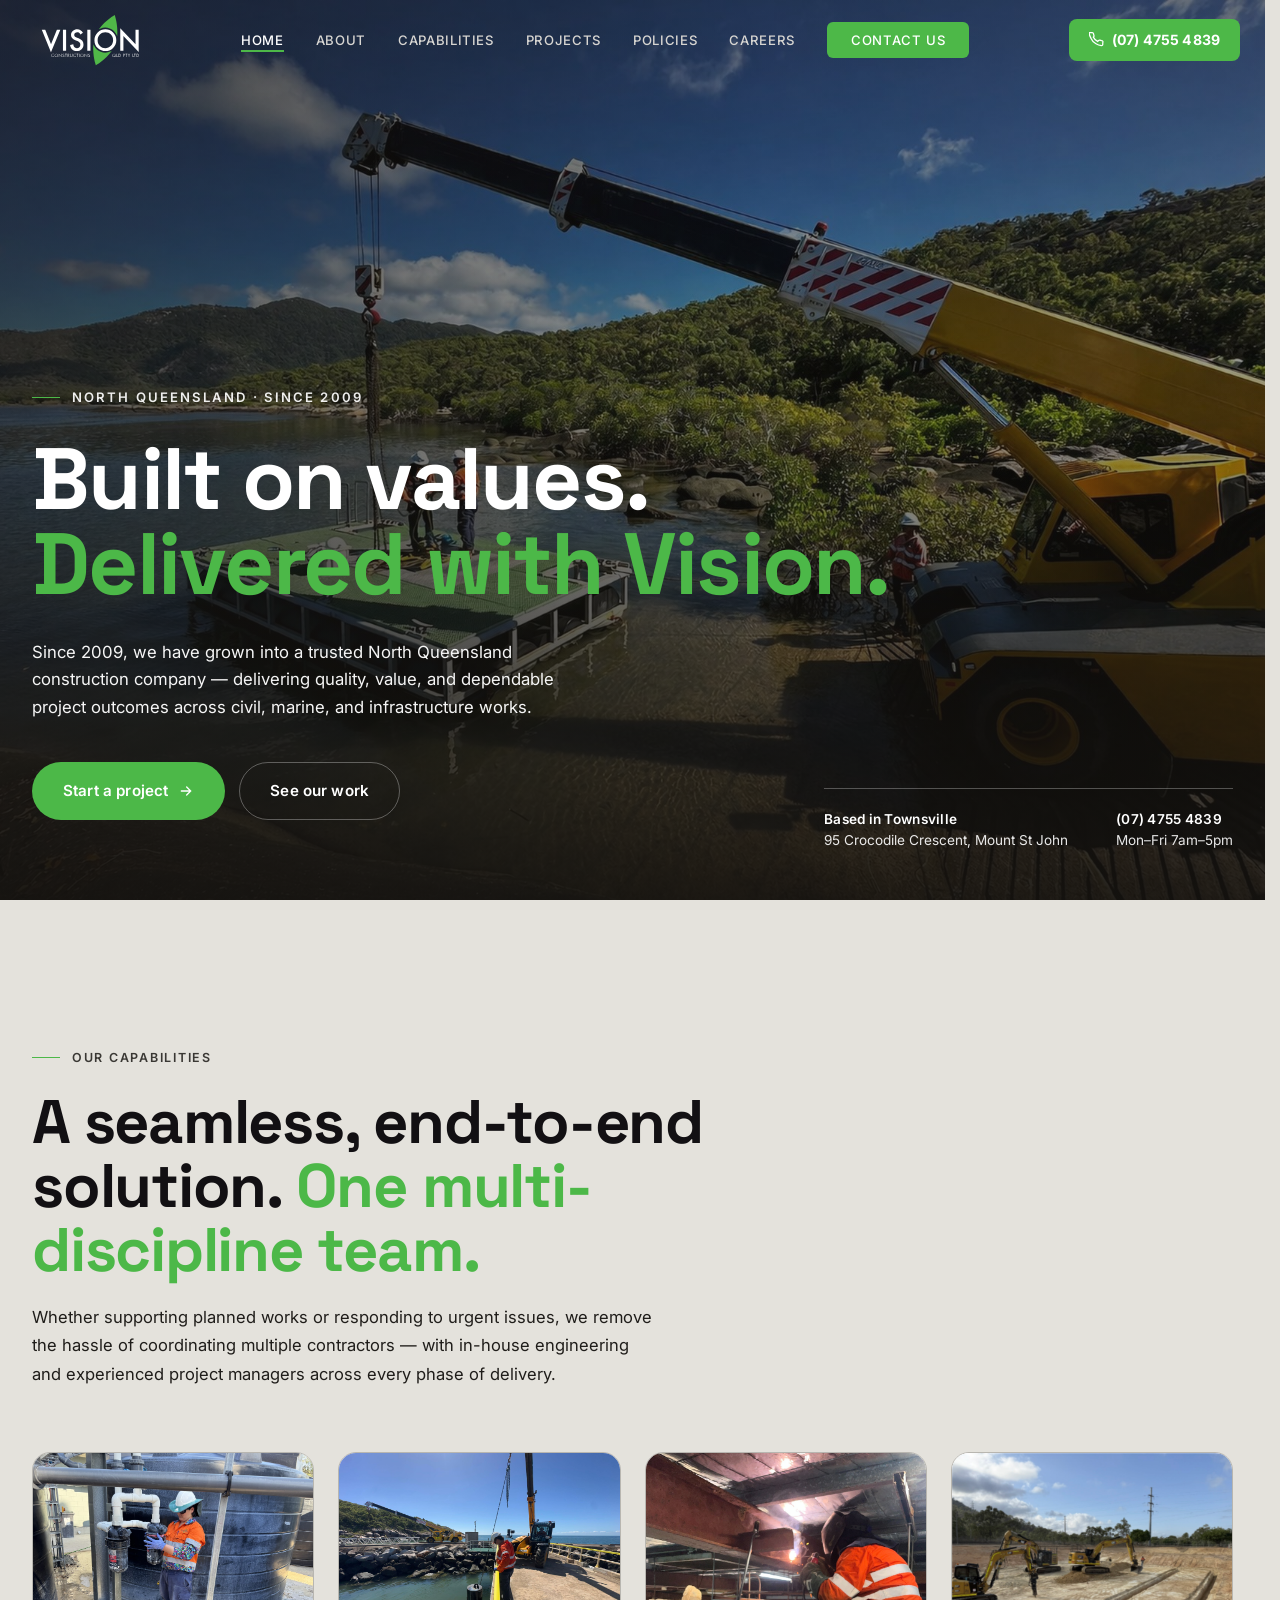
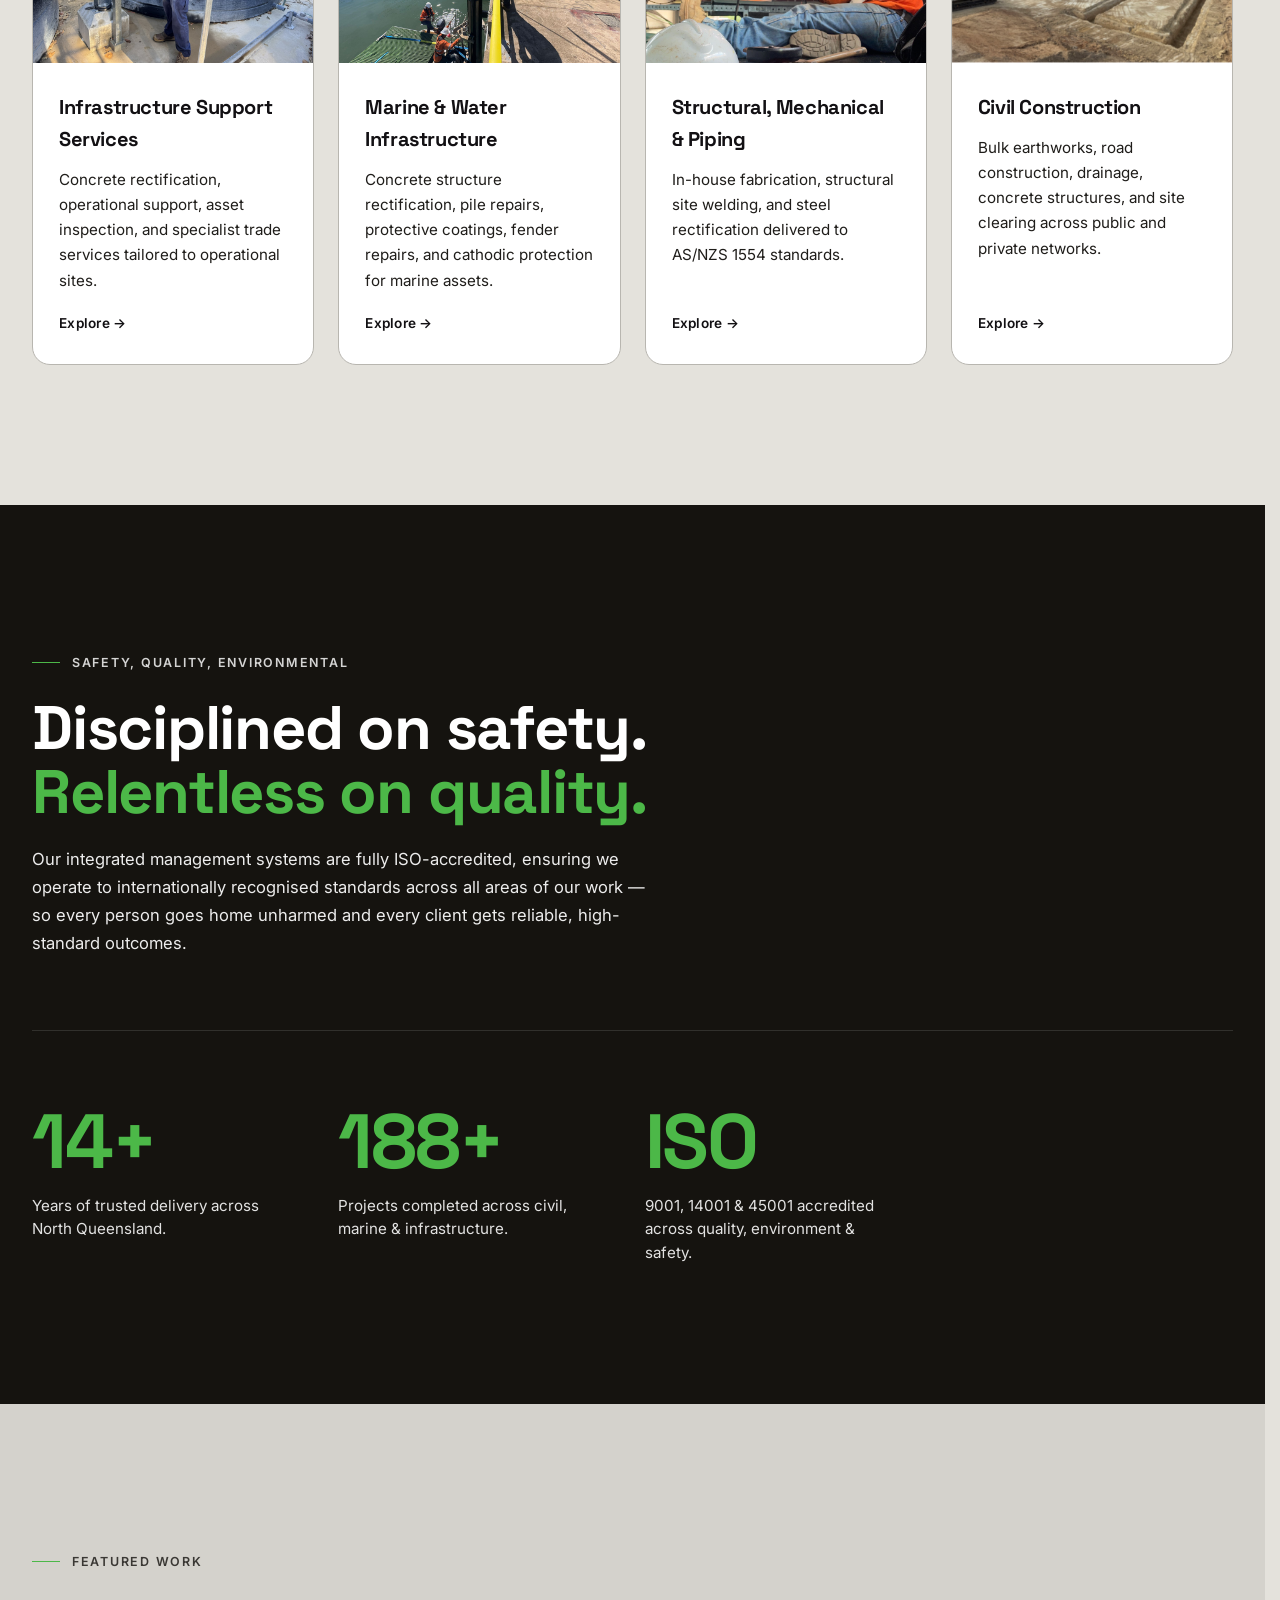
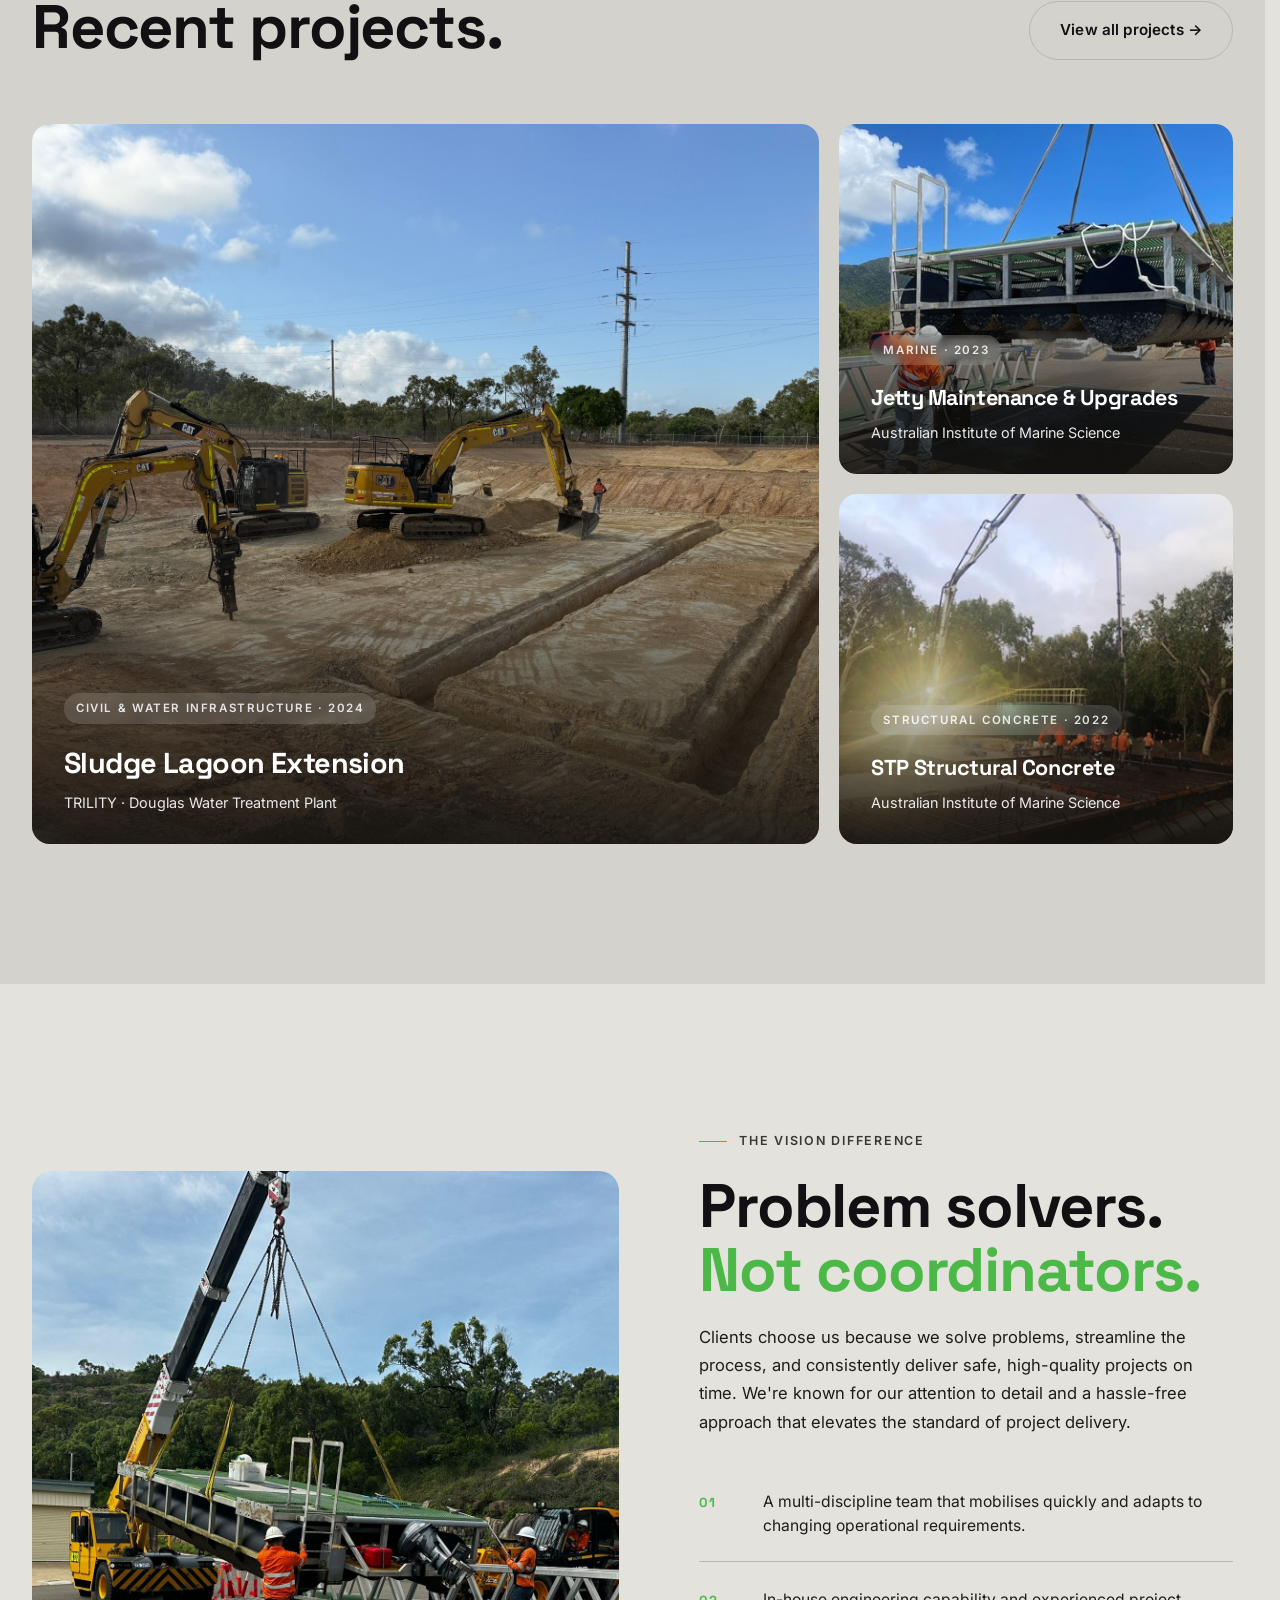
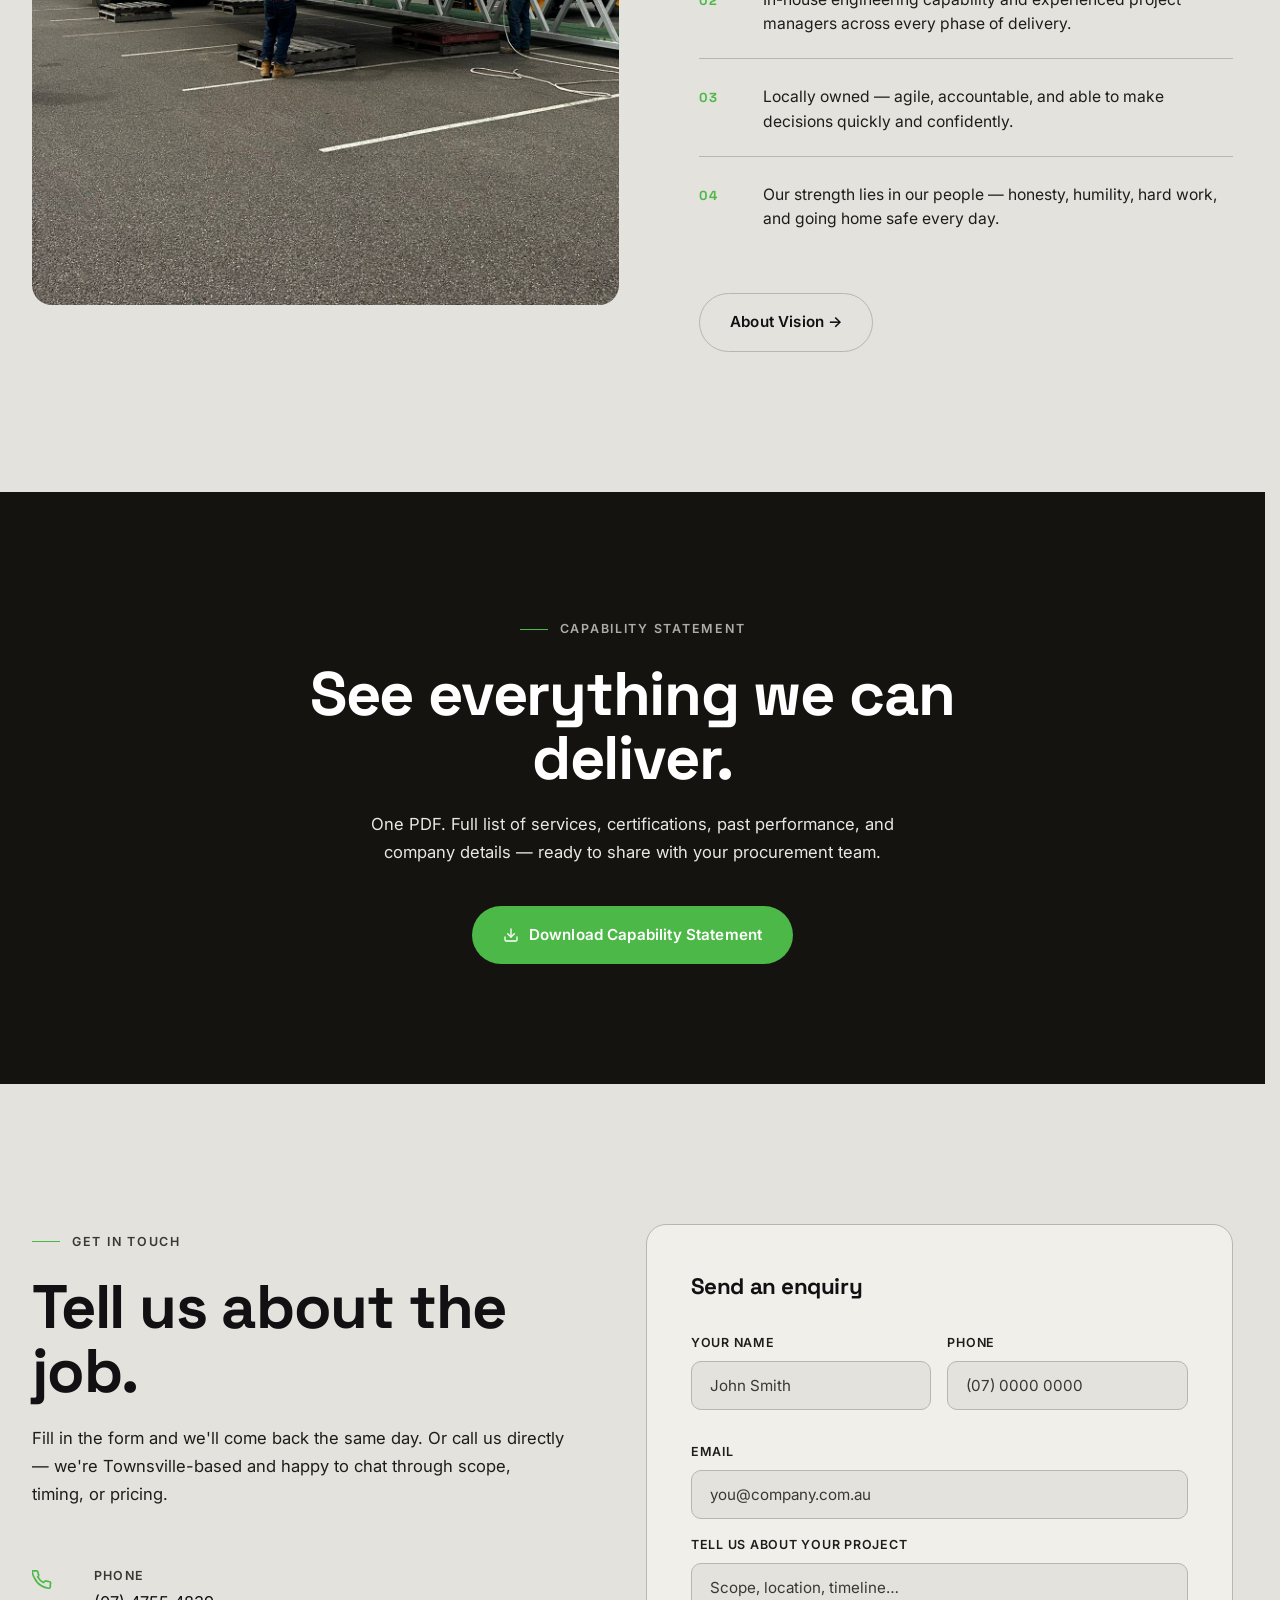
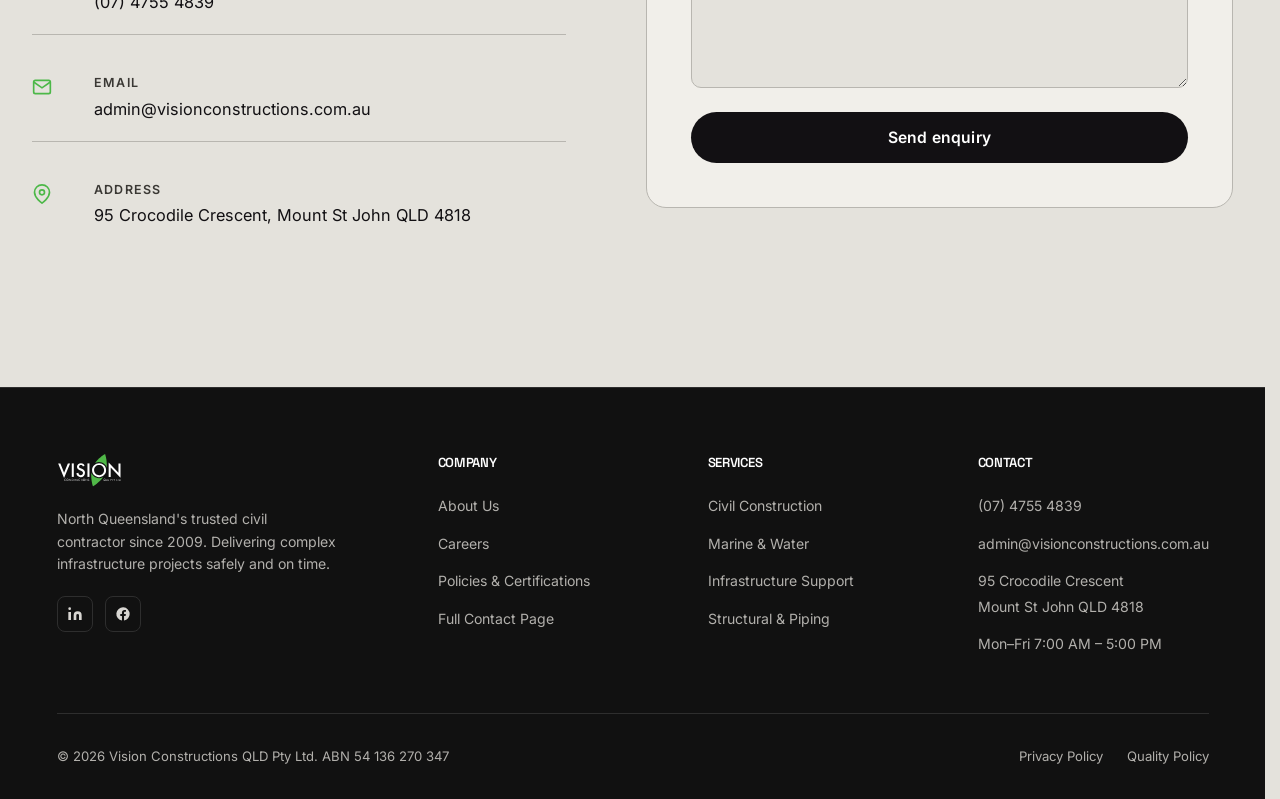
==== index.html @ 95960ba5 "Keep nav dark + white text on v2 pages when scrolled Scrolled v2 nav was turning light stone with da" ====
<!DOCTYPE html>
<html lang="en">
<head>
  <meta charset="UTF-8">
  <meta name="viewport" content="width=device-width, initial-scale=1.0">
  <title>Vision Constructions QLD — Civil, Marine &amp; Infrastructure Contractors, Townsville</title>
  <meta name="description" content="North Queensland's trusted civil contractor since 2009. Civil construction, marine works, and infrastructure support delivered safely and on time. Call (07) 4755 4839.">

  <meta property="og:title" content="Vision Constructions QLD Pty Ltd">
  <meta property="og:description" content="Civil construction, marine works, and infrastructure support delivered safely and on time across North Queensland since 2009.">
  <meta property="og:type" content="website">
  <meta property="og:locale" content="en_AU">

  <script type="application/ld+json">
  {
    "@context": "https://schema.org",
    "@type": "GeneralContractor",
    "name": "Vision Constructions QLD Pty Ltd",
    "telephone": "+61747554839",
    "email": "admin@visionconstructions.com.au",
    "address": {
      "@type": "PostalAddress",
      "streetAddress": "95 Crocodile Crescent",
      "addressLocality": "Mount St John",
      "addressRegion": "QLD",
      "postalCode": "4818",
      "addressCountry": "AU"
    },
    "areaServed": "North Queensland",
    "foundingDate": "2009"
  }
  </script>

  <link rel="preconnect" href="https://fonts.googleapis.com">
  <link href="https://fonts.googleapis.com/css2?family=Inter:wght@400;500;600;700;800;900&family=Space+Grotesk:wght@500;600;700&display=swap" rel="stylesheet">
  <link rel="stylesheet" href="styles.css?v=20260423e">
</head>
<body class="v2">

<!-- ── NAVIGATION ──────────────────────────── -->
<nav class="nav">
  <div class="nav-inner">
    <a href="index.html" class="nav-logo">
      <img src="images/logo.svg" alt="Vision Constructions" class="nav-logo-light" width="140" height="42">
      <img src="images/logo-dark.svg" alt="Vision Constructions" class="nav-logo-dark" width="140" height="42">
    </a>
    <ul class="nav-links">
      <li><a href="index.html">Home</a></li>
      <li><a href="about.html">About</a></li>
      <li><a href="capabilities.html">Capabilities</a></li>
      <li><a href="projects.html">Projects</a></li>
      <li><a href="policies.html">Policies</a></li>
      <li><a href="careers.html">Careers</a></li>
      <li><a href="contact.html" class="nav-cta">Contact Us</a></li>
    </ul>
    <a href="tel:0747554839" class="nav-phone">
      <svg viewBox="0 0 24 24" fill="none" stroke="currentColor" stroke-width="2"><path d="M22 16.92v3a2 2 0 01-2.18 2 19.79 19.79 0 01-8.63-3.07A19.5 19.5 0 013.07 9.81 19.79 19.79 0 01.21 1.17 2 2 0 012.18 1h3a2 2 0 012 1.72c.127.96.361 1.903.7 2.81a2 2 0 01-.45 2.11L6.91 8.16a16 16 0 006.91 6.91l1.52-1.52a2 2 0 012.11-.45c.907.339 1.85.573 2.81.7A2 2 0 0122 16.92z"/></svg>
      <span>(07) 4755 4839</span>
    </a>
    <button class="nav-toggle" aria-label="Menu">
      <span></span><span></span><span></span>
    </button>
  </div>
</nav>

<!-- ── HERO ────────────────────────────────── -->
<section class="v2-hero">
  <div class="v2-hero-media">
    <img src="images/hero-crane-pontoon.jpg" alt="Vision Constructions crane lifting a service pontoon into water at a remote North Queensland coastal site">
  </div>
  <div class="v2-hero-scrim"></div>
  <div class="v2-container">
    <span class="v2-hero-eyebrow">North Queensland · Since 2009</span>
    <h1 class="v2-hero-title">
      Built on values.<br>
      <em>Delivered with Vision.</em>
    </h1>
    <p class="v2-hero-lede">Since 2009, we have grown into a trusted North Queensland construction company — delivering quality, value, and dependable project outcomes across civil, marine, and infrastructure works.</p>
    <div class="v2-hero-cta">
      <a class="btn-pill btn-pill-green" href="#contact">
        Start a project
        <svg viewBox="0 0 24 24" fill="none" stroke="currentColor" stroke-width="2" stroke-linecap="round"><path d="M5 12h14M13 6l6 6-6 6"/></svg>
      </a>
      <a class="btn-pill btn-pill-ghost-light" href="projects.html">See our work</a>
    </div>
  </div>
  <div class="v2-hero-meta">
    <div><strong>Based in Townsville</strong><br>95 Crocodile Crescent, Mount St John</div>
    <div><strong>(07) 4755 4839</strong><br>Mon–Fri 7am–5pm</div>
  </div>
</section>

<!-- ── TRUST STRIP ─────────────────────────── -->
<!-- ── CAPABILITIES ────────────────────────── -->
<section class="v2-caps">
  <div class="v2-container">
    <header class="v2-heading reveal">
      <span class="v2-kicker">Our Capabilities</span>
      <h2 class="v2-h2">A seamless, end-to-end solution. <em>One multi-discipline team.</em></h2>
      <p class="v2-lead">Whether supporting planned works or responding to urgent issues, we remove the hassle of coordinating multiple contractors — with in-house engineering and experienced project managers across every phase of delivery.</p>
    </header>
    <div class="v2-caps-grid">

      <a href="capabilities.html#support" class="v2-cap reveal">
        <div class="v2-cap-media"><img src="images/support-filter-servicing.jpg" alt="Vision crew member servicing water tank filters"></div>
        <div class="v2-cap-body">
          <h3>Infrastructure Support Services</h3>
          <p>Concrete rectification, operational support, asset inspection, and specialist trade services tailored to operational sites.</p>
          <span class="v2-cap-link">Explore →</span>
        </div>
      </a>

      <a href="capabilities.html#marine" class="v2-cap reveal">
        <div class="v2-cap-media"><img src="images/jetty-guide-piles-crew.jpg" alt="Marine &amp; Water Infrastructure"></div>
        <div class="v2-cap-body">
          <h3>Marine &amp; Water Infrastructure</h3>
          <p>Concrete structure rectification, pile repairs, protective coatings, fender repairs, and cathodic protection for marine assets.</p>
          <span class="v2-cap-link">Explore →</span>
        </div>
      </a>

      <a href="capabilities.html#smp" class="v2-cap reveal">
        <div class="v2-cap-media"><img src="images/smp-welder-steel-mods.jpg" alt="Vision welder performing structural steel modifications with Vision-branded hard hat in foreground"></div>
        <div class="v2-cap-body">
          <h3>Structural, Mechanical &amp; Piping</h3>
          <p>In-house fabrication, structural site welding, and steel rectification delivered to AS/NZS 1554 standards.</p>
          <span class="v2-cap-link">Explore →</span>
        </div>
      </a>

      <a href="capabilities.html#civil" class="v2-cap reveal">
        <div class="v2-cap-media"><img src="images/project-excavators.jpg" alt="Civil Construction"></div>
        <div class="v2-cap-body">
          <h3>Civil Construction</h3>
          <p>Bulk earthworks, road construction, drainage, concrete structures, and site clearing across public and private networks.</p>
          <span class="v2-cap-link">Explore →</span>
        </div>
      </a>

    </div>
  </div>
</section>

<!-- ── PROOF ───────────────────────────────── -->
<section class="v2-proof">
  <div class="v2-container">
    <header class="v2-heading reveal">
      <span class="v2-kicker">Safety, Quality, Environmental</span>
      <h2 class="v2-h2">Disciplined on safety. <em>Relentless on quality.</em></h2>
      <p class="v2-lead">Our integrated management systems are fully ISO-accredited, ensuring we operate to internationally recognised standards across all areas of our work — so every person goes home unharmed and every client gets reliable, high-standard outcomes.</p>
    </header>
    <div class="v2-proof-grid reveal">
      <div class="v2-proof-item">
        <strong data-count="15"><span class="v2-count">15</span><span>+</span></strong>
        <p>Years of trusted delivery across North Queensland.</p>
      </div>
      <div class="v2-proof-item">
        <strong data-count="200"><span class="v2-count">200</span><span>+</span></strong>
        <p>Projects completed across civil, marine &amp; infrastructure.</p>
      </div>
      <div class="v2-proof-item">
        <strong>ISO</strong>
        <p>9001, 14001 &amp; 45001 accredited across quality, environment &amp; safety.</p>
      </div>
    </div>
  </div>
</section>

<!-- ── FEATURED PROJECTS ───────────────────── -->
<section class="v2-projects">
  <div class="v2-container">
    <header class="v2-heading v2-heading-row reveal">
      <div>
        <span class="v2-kicker">Featured work</span>
        <h2 class="v2-h2">Recent projects.</h2>
      </div>
      <a class="btn-pill btn-pill-ghost" href="projects.html">View all projects →</a>
    </header>
    <div class="v2-projects-grid">

      <a href="projects.html" class="v2-project v2-project-featured reveal">
        <img src="images/sludge-lagoon-excavation.jpg" alt="Douglas WTP Sludge Lagoon Extension">
        <div class="v2-project-body">
          <span class="v2-project-tag">Civil &amp; Water Infrastructure · 2024</span>
          <h3>Sludge Lagoon Extension</h3>
          <p>TRILITY · Douglas Water Treatment Plant</p>
        </div>
      </a>

      <a href="projects.html" class="v2-project reveal">
        <img src="images/aims-pontoon-service.jpg" alt="AIMS Jetty Maintenance and Upgrades">
        <div class="v2-project-body">
          <span class="v2-project-tag">Marine · 2023</span>
          <h3>Jetty Maintenance &amp; Upgrades</h3>
          <p>Australian Institute of Marine Science</p>
        </div>
      </a>

      <a href="projects.html" class="v2-project reveal">
        <img src="images/stp-concrete-pour.jpg" alt="AIMS STP Structural Concrete Works">
        <div class="v2-project-body">
          <span class="v2-project-tag">Structural Concrete · 2022</span>
          <h3>STP Structural Concrete</h3>
          <p>Australian Institute of Marine Science</p>
        </div>
      </a>

    </div>
  </div>
</section>

<!-- ── WHY VISION ──────────────────────────── -->
<section class="v2-why">
  <div class="v2-container">
    <div class="v2-why-grid">
      <div class="v2-why-media reveal">
        <img src="images/aims-pontoon-install.jpg" alt="Vision Constructions crew on marine install">
      </div>
      <div class="v2-why-body reveal">
        <span class="v2-kicker">The Vision Difference</span>
        <h2 class="v2-h2">Problem solvers. <em>Not coordinators.</em></h2>
        <p class="v2-lead">Clients choose us because we solve problems, streamline the process, and consistently deliver safe, high-quality projects on time. We're known for our attention to detail and a hassle-free approach that elevates the standard of project delivery.</p>
        <ul class="v2-why-list">
          <li><span>01</span> A multi-discipline team that mobilises quickly and adapts to changing operational requirements.</li>
          <li><span>02</span> In-house engineering capability and experienced project managers across every phase of delivery.</li>
          <li><span>03</span> Locally owned — agile, accountable, and able to make decisions quickly and confidently.</li>
          <li><span>04</span> Our strength lies in our people — honesty, humility, hard work, and going home safe every day.</li>
        </ul>
        <a class="btn-pill btn-pill-ghost" href="about.html">About Vision →</a>
      </div>
    </div>
  </div>
</section>

<!-- ── CAPABILITY STATEMENT CTA ────────────── -->
<section class="v2-cta-band">
  <div class="v2-container">
    <div class="v2-cta-inner reveal">
      <span class="v2-kicker v2-kicker-light">Capability statement</span>
      <h2 class="v2-h2">See everything we can deliver.</h2>
      <p>One PDF. Full list of services, certifications, past performance, and company details — ready to share with your procurement team.</p>
      <a class="btn-pill btn-pill-green" href="assets/Vision Capability Statement.pdf" download>
        <svg viewBox="0 0 24 24" fill="none" stroke="currentColor" stroke-width="2" stroke-linecap="round"><path d="M21 15v4a2 2 0 01-2 2H5a2 2 0 01-2-2v-4"/><polyline points="7 10 12 15 17 10"/><line x1="12" y1="15" x2="12" y2="3"/></svg>
        Download Capability Statement
      </a>
    </div>
  </div>
</section>

<!-- ── CONTACT ─────────────────────────────── -->
<section class="v2-contact" id="contact">
  <div class="v2-container">
    <div class="v2-contact-grid">

      <div class="reveal">
        <span class="v2-kicker">Get in touch</span>
        <h2 class="v2-h2">Tell us about the job.</h2>
        <p class="v2-lead">Fill in the form and we'll come back the same day. Or call us directly — we're Townsville-based and happy to chat through scope, timing, or pricing.</p>
        <div class="v2-contact-details">
          <div class="v2-contact-detail">
            <svg viewBox="0 0 24 24" fill="none" stroke="currentColor" stroke-width="2"><path d="M22 16.92v3a2 2 0 01-2.18 2 19.79 19.79 0 01-8.63-3.07A19.5 19.5 0 013.07 9.81 19.79 19.79 0 01.21 1.17 2 2 0 012.18 1h3a2 2 0 012 1.72c.127.96.361 1.903.7 2.81a2 2 0 01-.45 2.11L6.91 8.16a16 16 0 006.91 6.91l1.52-1.52a2 2 0 012.11-.45c.907.339 1.85.573 2.81.7A2 2 0 0122 16.92z"/></svg>
            <div>
              <strong>Phone</strong>
              <a href="tel:0747554839">(07) 4755 4839</a>
            </div>
          </div>
          <div class="v2-contact-detail">
            <svg viewBox="0 0 24 24" fill="none" stroke="currentColor" stroke-width="2"><path d="M4 4h16c1.1 0 2 .9 2 2v12c0 1.1-.9 2-2 2H4c-1.1 0-2-.9-2-2V6c0-1.1.9-2 2-2z"/><polyline points="22,6 12,13 2,6"/></svg>
            <div>
              <strong>Email</strong>
              <a href="mailto:admin@visionconstructions.com.au">admin@visionconstructions.com.au</a>
            </div>
          </div>
          <div class="v2-contact-detail">
            <svg viewBox="0 0 24 24" fill="none" stroke="currentColor" stroke-width="2"><path d="M21 10c0 7-9 13-9 13s-9-6-9-13a9 9 0 0118 0z"/><circle cx="12" cy="10" r="3"/></svg>
            <div>
              <strong>Address</strong>
              <span>95 Crocodile Crescent, Mount St John QLD 4818</span>
            </div>
          </div>
        </div>
      </div>

      <form class="v2-form reveal" id="contactForm" action="https://formspree.io/f/mbdqkanq" method="POST">
        <input type="hidden" name="_subject" value="New homepage enquiry — visionconstructions.com.au">
        <h3>Send an enquiry</h3>
        <div class="v2-form-row">
          <div class="v2-form-group">
            <label for="cName">Your Name</label>
            <input type="text" id="cName" name="name" placeholder="John Smith" required autocomplete="name">
          </div>
          <div class="v2-form-group">
            <label for="cPhone">Phone</label>
            <input type="tel" id="cPhone" name="phone" placeholder="(07) 0000 0000" required autocomplete="tel">
          </div>
        </div>
        <div class="v2-form-group">
          <label for="cEmail">Email</label>
          <input type="email" id="cEmail" name="email" placeholder="you@company.com.au" required autocomplete="email">
        </div>
        <div class="v2-form-group">
          <label for="cMessage">Tell us about your project</label>
          <textarea id="cMessage" name="message" placeholder="Scope, location, timeline…" rows="5" required></textarea>
        </div>
        <button type="submit" class="v2-form-submit">Send enquiry</button>
      </form>

    </div>
  </div>
</section>

<!-- ── FOOTER ──────────────────────────────── -->
<footer class="footer">
  <div class="container">
    <div class="footer-grid">
      <div class="footer-brand">
        <img src="images/logo.svg" alt="Vision Constructions">
        <p>North Queensland's trusted civil contractor since 2009. Delivering complex infrastructure projects safely and on time.</p>
        <div class="footer-social">
          <a href="https://www.linkedin.com/company/vision-constructions-qld-pty-ltd/" target="_blank" rel="noopener" aria-label="LinkedIn">
            <svg viewBox="0 0 24 24" fill="currentColor"><path d="M16 8a6 6 0 016 6v7h-4v-7a2 2 0 00-2-2 2 2 0 00-2 2v7h-4v-7a6 6 0 016-6zM2 9h4v12H2z"/><circle cx="4" cy="4" r="2"/></svg>
          </a>
          <a href="https://www.facebook.com/p/Vision-Constructions-Queensland-Pty-Ltd-100090732505357/" target="_blank" rel="noopener" aria-label="Facebook">
            <svg viewBox="0 0 24 24" fill="currentColor"><path d="M22 12a10 10 0 10-11.56 9.88v-6.99H7.9V12h2.54V9.8c0-2.51 1.49-3.89 3.77-3.89 1.09 0 2.24.19 2.24.19v2.46h-1.26c-1.24 0-1.63.77-1.63 1.56V12h2.77l-.44 2.89h-2.33v6.99A10 10 0 0022 12z"/></svg>
          </a>
        </div>
      </div>
      <div class="footer-col">
        <h5>Company</h5>
        <ul>
          <li><a href="about.html">About Us</a></li>
          <li><a href="careers.html">Careers</a></li>
          <li><a href="policies.html">Policies &amp; Certifications</a></li>
          <li><a href="contact.html">Full Contact Page</a></li>
        </ul>
      </div>
      <div class="footer-col">
        <h5>Services</h5>
        <ul>
          <li><a href="capabilities.html#civil">Civil Construction</a></li>
          <li><a href="capabilities.html#marine">Marine &amp; Water</a></li>
          <li><a href="capabilities.html#support">Infrastructure Support</a></li>
          <li><a href="capabilities.html#smp">Structural &amp; Piping</a></li>
        </ul>
      </div>
      <div class="footer-col">
        <h5>Contact</h5>
        <ul>
          <li><a href="tel:0747554839">(07) 4755 4839</a></li>
          <li><a href="mailto:admin@visionconstructions.com.au">admin@visionconstructions.com.au</a></li>
          <li><span style="color:var(--grey-600); font-size:0.88rem;">95 Crocodile Crescent<br>Mount St John QLD 4818</span></li>
          <li><span style="color:var(--grey-600); font-size:0.88rem;">Mon–Fri 7:00 AM – 5:00 PM</span></li>
        </ul>
      </div>
    </div>
    <div class="footer-bottom">
      <p>&copy; 2026 Vision Constructions QLD Pty Ltd. ABN 54 136 270 347</p>
      <div class="footer-bottom-links">
        <a href="policies.html">Privacy Policy</a>
        <a href="policies.html">Quality Policy</a>
      </div>
    </div>
  </div>
</footer>

<script src="main.js?v=20260423e"></script>
</body>
</html>
---- styles.css ----
/* ========================================
   VISION CONSTRUCTIONS — SHARED STYLES
   ======================================== */

/* RESET & BASE */
*, *::before, *::after { margin: 0; padding: 0; box-sizing: border-box; }

:root {
  --green: #4DB848;
  --green-dark: #3D9A3A;
  --green-light: #5CCB55;
  --charcoal: #1C1C1C;
  --dark: #111111;
  --dark-mid: #212121;
  --dark-card: #242424;
  --dark-border: #2E2E2E;
  --grey-800: #333333;
  --grey-600: #B2B0AC;
  --grey-400: #D8D6D2;
  --grey-200: #ECEAE5;
  --white: #FFFFFF;
  --off-white: #F0F0F0;
  --font: 'Inter', -apple-system, BlinkMacSystemFont, 'Segoe UI', sans-serif;
  --font-display: 'Space Grotesk', 'Inter', -apple-system, BlinkMacSystemFont, sans-serif;
}

h1, h2, h3, h4, h5, .hero h1, .section-title, .stat-number, .footer-col h5 {
  font-family: var(--font-display);
}

html {
  scroll-behavior: smooth;
  scroll-padding-top: 80px;
  scrollbar-gutter: stable;
  overflow-x: hidden;
}

body {
  font-family: var(--font);
  background: var(--dark);
  color: var(--grey-200);
  line-height: 1.6;
  -webkit-font-smoothing: antialiased;
  min-height: 100%;
}

img { max-width: 100%; height: auto; display: block; }
a { text-decoration: none; color: inherit; }
button { border: none; cursor: pointer; font-family: inherit; }

.container { max-width: 1200px; margin: 0 auto; padding: 0 24px; }

/* ========================================
   NAVIGATION
   ======================================== */
.nav {
  position: fixed !important;
  top: 0 !important;
  left: 0;
  right: 0;
  z-index: 1000;
  padding: 0 24px;
  transition: background 0.4s ease, box-shadow 0.4s ease;
}
.nav.scrolled {
  background: rgba(17, 17, 17, 0.98);
  box-shadow: 0 1px 0 rgba(77, 184, 72, 0.1);
}
.nav-inner {
  max-width: 1200px; margin: 0 auto;
  display: flex; align-items: center; justify-content: space-between; height: 80px;
}
.nav-logo { position: relative; display: inline-block; }
.nav-logo img { height: 56px; width: auto; }
.nav-logo img.nav-logo-light { display: block; }
.nav-logo img.nav-logo-dark { display: none; }
body.light-theme .nav.scrolled .nav-logo img.nav-logo-light { display: none; }
body.light-theme .nav.scrolled .nav-logo img.nav-logo-dark { display: block; }
.nav-links { display: flex; align-items: center; gap: 32px; list-style: none; }
.nav-links a {
  font-size: 0.82rem; font-weight: 500; letter-spacing: 0.05em;
  text-transform: uppercase; color: var(--grey-400);
  transition: color 0.3s ease; position: relative;
}
.nav-links a::after {
  content: ''; position: absolute; bottom: -4px; left: 0;
  width: 0; height: 2px; background: var(--green); transition: width 0.3s ease;
}
.nav-links a:hover { color: var(--white); }
.nav-links a:hover::after { width: 100%; }
.nav-links a.active { color: var(--white); }
.nav-links a.active::after { width: 100%; }

/* Dropdown */
.nav-dropdown { position: relative; }
.nav-dropdown > a::after { display: none; }
.nav-dropdown > a { display: flex; align-items: center; gap: 4px; }
.nav-dropdown-arrow { width: 12px; height: 12px; transition: transform 0.3s ease; }
.nav-dropdown:hover .nav-dropdown-arrow { transform: rotate(180deg); }
.nav-dropdown-menu {
  position: absolute; top: calc(100% + 12px); left: -16px;
  background: var(--charcoal); border: 1px solid var(--dark-border);
  border-radius: 12px; padding: 8px 0; min-width: 220px;
  opacity: 0; visibility: hidden; transform: translateY(8px);
  transition: all 0.3s ease; box-shadow: 0 20px 60px rgba(0,0,0,0.4);
}
.nav-dropdown:hover .nav-dropdown-menu { opacity: 1; visibility: visible; transform: translateY(0); }
.nav-dropdown-menu a {
  display: block; padding: 10px 20px; font-size: 0.82rem;
  text-transform: none; letter-spacing: 0; color: var(--grey-400);
}
.nav-dropdown-menu a::after { display: none; }
.nav-dropdown-menu a:hover { color: var(--white); background: rgba(255,255,255,0.03); }

.nav-cta {
  background: var(--green); color: var(--white) !important;
  padding: 10px 24px; border-radius: 6px; font-weight: 600;
  transition: background 0.3s ease, transform 0.2s ease !important;
}
.nav-cta::after { display: none !important; }
.nav-cta:hover { background: var(--green-dark) !important; transform: translateY(-1px); }

/* Mobile menu */
.nav-toggle { display: none; flex-direction: column; gap: 5px; background: none; padding: 8px; }
.nav-toggle span { width: 24px; height: 2px; background: var(--white); transition: all 0.3s ease; display: block; }
.nav-toggle.active span:nth-child(1) { transform: rotate(45deg) translate(5px, 5px); }
.nav-toggle.active span:nth-child(2) { opacity: 0; }
.nav-toggle.active span:nth-child(3) { transform: rotate(-45deg) translate(5px, -5px); }

/* ========================================
   BUTTONS
   ======================================== */
.btn {
  display: inline-flex; align-items: center; gap: 8px;
  padding: 14px 32px; border-radius: 8px; font-size: 0.95rem;
  font-weight: 600; transition: all 0.3s ease;
}
.btn-primary { background: var(--green); color: var(--white); }
.btn-primary:hover { background: var(--green-dark); transform: translateY(-2px); box-shadow: 0 8px 30px rgba(77, 184, 72, 0.3); }
.btn-outline { background: transparent; color: var(--white); border: 1px solid var(--dark-border); }
.btn-outline:hover { border-color: var(--grey-600); background: rgba(255,255,255,0.03); transform: translateY(-2px); }
.btn svg { width: 18px; height: 18px; }

/* ========================================
   HERO (home)
   ======================================== */
.hero { position: relative; min-height: 100vh; display: flex; align-items: center; overflow: hidden; }
.hero-bg { position: absolute; inset: 0; }
.hero-bg img, .hero-bg video { width: 100%; height: 100%; object-fit: cover; object-position: center; filter: brightness(0.7); }
.hero-gradient {
  position: absolute; inset: 0;
  background: linear-gradient(to right, rgba(17,17,17,0.85) 40%, rgba(17,17,17,0.3) 100%),
              linear-gradient(to top, var(--dark) 0%, transparent 35%);
}
.hero-content { position: relative; z-index: 2; max-width: 680px; padding-top: 80px; }
.hero-eyebrow {
  display: inline-flex; align-items: center; gap: 10px;
  font-size: 0.8rem; font-weight: 600; letter-spacing: 0.12em; text-transform: uppercase;
  color: var(--green); margin-bottom: 24px;
  animation: fadeUp 0.8s 0s ease both;
}
.hero-eyebrow::before {
  content: ''; display: block; width: 32px; height: 2px; background: var(--green);
}
@keyframes pulse-dot { 0%, 100% { opacity: 1; } 50% { opacity: 0.3; } }
.hero-logo {
  width: clamp(320px, 55vw, 720px); height: auto; margin-bottom: 36px;
  animation: fadeUp 0.8s 0s ease both;
  filter: drop-shadow(0 6px 32px rgba(0,0,0,0.4));
}
.hero-tagline {
  font-family: var(--font-display);
  font-size: clamp(1.25rem, 2vw, 1.6rem);
  font-weight: 500;
  letter-spacing: 0.02em;
  color: rgba(255,255,255,0.82);
  margin-bottom: 48px;
  animation: fadeUp 0.8s 0.15s ease both;
}
.hero-tagline::after {
  content: ''; display: block; width: 60px; height: 2px;
  background: var(--green); margin-top: 20px;
}
.hero h1 { font-size: clamp(3rem, 6.5vw, 5.5rem); font-weight: 900; line-height: 1.0; color: var(--white); margin-bottom: 28px; letter-spacing: -0.02em; animation: fadeUp 0.8s 0.15s ease both; }
.hero h1 .accent { color: var(--green); }
.hero p { font-size: 1.1rem; line-height: 1.75; color: rgba(255,255,255,0.65); max-width: 500px; margin-bottom: 40px; animation: fadeUp 0.8s 0.2s ease both; }
.hero-actions { display: flex; align-items: center; gap: 24px; flex-wrap: wrap; animation: fadeUp 0.8s 0.3s ease both; margin-bottom: 48px; }
.hero-phone {
  display: flex; align-items: center; gap: 8px;
  color: var(--white); text-decoration: none; font-size: 1rem; font-weight: 600;
  transition: color 0.2s;
}
.hero-phone svg { width: 18px; height: 18px; color: var(--green); }
.hero-phone:hover { color: var(--green); }
.hero-tags {
  display: flex; gap: 12px; flex-wrap: wrap;
  animation: fadeUp 0.8s 0.4s ease both;
}
.hero-tags span {
  font-size: 0.72rem; font-weight: 600; letter-spacing: 0.06em; text-transform: uppercase;
  color: rgba(255,255,255,0.4); padding: 6px 12px;
  border: 1px solid rgba(255,255,255,0.12); border-radius: 4px;
}
.hero-scroll {
  position: absolute; bottom: 40px; left: 50%; transform: translateX(-50%);
  display: flex; flex-direction: column; align-items: center; gap: 8px; z-index: 2;
}
.hero-scroll-line {
  width: 1px; height: 48px;
  background: linear-gradient(to bottom, rgba(255,255,255,0.4), transparent);
  animation: scrollLine 2s ease-in-out infinite;
}
@keyframes scrollLine { 0% { transform: scaleY(0); transform-origin: top; } 50% { transform: scaleY(1); transform-origin: top; } 51% { transform-origin: bottom; } 100% { transform: scaleY(0); transform-origin: bottom; } }
@keyframes fadeUp { from { opacity: 0; transform: translateY(24px); } to { opacity: 1; transform: translateY(0); } }


/* ========================================
   PAGE HERO (inner pages)
   ======================================== */
.page-hero {
  padding: 160px 0 80px;
  background: var(--dark-mid);
  position: relative; overflow: hidden;
}
.page-hero::before {
  content: ''; position: absolute; top: -100px; right: -100px;
  width: 400px; height: 400px; border-radius: 50%;
  background: radial-gradient(circle, rgba(77, 184, 72, 0.05) 0%, transparent 70%);
  pointer-events: none;
}
.page-hero .section-label { animation: fadeUp 0.6s ease both; }
.page-hero .section-title { animation: fadeUp 0.6s 0.1s ease both; }
.page-hero .section-desc { animation: fadeUp 0.6s 0.2s ease both; max-width: 640px; }
.page-hero .breadcrumb { font-size: 0.82rem; color: var(--grey-600); margin-bottom: 24px; animation: fadeUp 0.6s ease both; }
.page-hero .breadcrumb a { color: var(--grey-400); transition: color 0.2s; }
.page-hero .breadcrumb a:hover { color: var(--green); }
.page-hero .breadcrumb span { margin: 0 8px; }

/* ========================================
   SECTION STYLES
   ======================================== */
section { padding: 120px 0; }
.section-label {
  display: inline-flex; align-items: center; gap: 12px;
  font-size: 0.78rem; font-weight: 600; letter-spacing: 0.12em;
  text-transform: uppercase; color: var(--grey-400); margin-bottom: 20px;
}
.section-label::before { content: ''; width: 32px; height: 1px; background: var(--green); }
.section-title { font-size: clamp(2rem, 4vw, 3rem); font-weight: 800; color: var(--white); line-height: 1.15; margin-bottom: 20px; }
.section-desc { font-size: 1.05rem; color: var(--grey-400); max-width: 560px; line-height: 1.7; }

/* ========================================
   ABOUT SECTION
   ======================================== */
.about { background: var(--dark); }
.about-grid { display: grid; grid-template-columns: 1fr 1fr; gap: 80px; align-items: center; }
.about-image { position: relative; border-radius: 16px; overflow: hidden; aspect-ratio: 4/3; }
.about-image img { width: 100%; height: 100%; object-fit: cover; }
.about-text .section-desc { margin-bottom: 32px; }
.about-features { display: grid; grid-template-columns: 1fr 1fr; gap: 20px; margin-top: 36px; }
.about-feature { display: flex; align-items: flex-start; gap: 14px; }
.about-feature-icon {
  flex-shrink: 0; width: 40px; height: 40px; border-radius: 10px;
  background: rgba(77, 184, 72, 0.1); display: flex; align-items: center; justify-content: center;
}
.about-feature-icon svg { width: 20px; height: 20px; color: var(--green); }
.about-feature h4 { font-size: 0.9rem; font-weight: 600; color: var(--white); margin-bottom: 4px; }
.about-feature p { font-size: 0.82rem; color: var(--grey-600); line-height: 1.5; }

/* ========================================
   SERVICE CARDS
   ======================================== */
.services { background: var(--charcoal); }
.services-header { text-align: center; margin-bottom: 64px; }
.services-header .section-label { justify-content: center; }
.services-header .section-desc { margin: 0 auto; }
.services-grid { display: grid; grid-template-columns: repeat(2, 1fr); gap: 24px; }
.service-card {
  background: var(--dark); border: 1px solid var(--dark-border); border-radius: 16px;
  padding: 40px 32px; transition: all 0.4s ease; position: relative; overflow: hidden;
  display: flex; flex-direction: column;
}
.service-card::before {
  content: ''; position: absolute; top: 0; left: 0; right: 0; height: 3px;
  background: var(--green); transform: scaleX(0); transition: transform 0.4s ease;
}
.service-card:hover { border-color: rgba(77, 184, 72, 0.2); transform: translateY(-4px); box-shadow: 0 20px 60px rgba(0, 0, 0, 0.3); }
.service-card:hover::before { transform: scaleX(1); }
.service-icon {
  width: 56px; height: 56px; border-radius: 14px;
  background: rgba(77, 184, 72, 0.1); display: flex; align-items: center;
  justify-content: center; margin-bottom: 28px; transition: background 0.3s ease;
}
.service-card:hover .service-icon { background: rgba(77, 184, 72, 0.18); }
.service-icon svg { width: 28px; height: 28px; color: var(--green); }
.service-card h3 { font-size: 1.25rem; font-weight: 700; color: var(--white); margin-bottom: 14px; }
.service-card p { font-size: 0.92rem; color: var(--grey-400); line-height: 1.7; margin-bottom: 24px; }
.service-list { list-style: none; display: flex; flex-direction: column; gap: 10px; }
.service-list li { display: flex; align-items: center; gap: 10px; font-size: 0.85rem; color: var(--grey-400); }
.service-list li::before { content: ''; width: 5px; height: 5px; border-radius: 50%; background: var(--grey-600); flex-shrink: 0; }

/* ========================================
   PROJECT CARDS
   ======================================== */
.projects { background: var(--dark); }
.projects-header { display: flex; justify-content: space-between; align-items: flex-end; margin-bottom: 56px; }
.projects-grid { display: grid; grid-template-columns: repeat(3, 1fr); gap: 20px; }
.project-card { position: relative; border-radius: 14px; overflow: hidden; aspect-ratio: 4/3; cursor: pointer; }
.project-card img { width: 100%; height: 100%; object-fit: cover; transition: transform 0.6s ease; }
.project-card:hover img { transform: scale(1.08); }
.project-overlay {
  position: absolute; inset: 0;
  background: linear-gradient(to top, rgba(17,17,17,0.95) 0%, rgba(17,17,17,0.2) 50%, transparent 100%);
  display: flex; flex-direction: column; justify-content: flex-end; padding: 28px;
  opacity: 0; transition: opacity 0.4s ease;
}
.project-card:hover .project-overlay { opacity: 1; }
.project-overlay span { font-size: 0.72rem; font-weight: 600; letter-spacing: 0.08em; text-transform: uppercase; color: var(--grey-200); margin-bottom: 6px; }
.project-overlay h4 { font-size: 1.1rem; font-weight: 700; color: var(--white); }
.project-card.featured { grid-column: span 2; grid-row: span 2; aspect-ratio: auto; }

/* ========================================
   VALUES / WHY US
   ======================================== */
.why-us { background: var(--charcoal); position: relative; overflow: hidden; }
.why-us::before {
  content: ''; position: absolute; top: -200px; right: -200px;
  width: 500px; height: 500px; border-radius: 50%;
  background: radial-gradient(circle, rgba(77, 184, 72, 0.04) 0%, transparent 70%);
  pointer-events: none;
}
.why-us-header { text-align: center; margin-bottom: 64px; }
.why-us-header .section-label { justify-content: center; }
.why-us-header .section-desc { margin: 0 auto; }
.values-grid { display: grid; grid-template-columns: repeat(4, 1fr); gap: 24px; }
.value-card {
  text-align: center; padding: 40px 24px; border-radius: 14px;
  border: 1px solid var(--dark-border); background: var(--dark); transition: all 0.3s ease;
}
.value-card:hover { border-color: rgba(77, 184, 72, 0.15); transform: translateY(-4px); }
.value-number { font-size: 3rem; font-weight: 800; color: var(--green); line-height: 1; margin-bottom: 20px; }
.value-card h4 { font-size: 1.05rem; font-weight: 700; color: var(--white); margin-bottom: 12px; }
.value-card p { font-size: 0.88rem; color: var(--grey-600); line-height: 1.6; }

/* ========================================
   CTA SECTION
   ======================================== */
.cta-section { background: var(--dark); padding: 100px 0; }
.cta-box {
  background: linear-gradient(135deg, rgba(77, 184, 72, 0.1) 0%, rgba(77, 184, 72, 0.03) 100%);
  border: 1px solid rgba(77, 184, 72, 0.15); border-radius: 24px;
  padding: 80px; text-align: center; position: relative; overflow: hidden;
}
.cta-box::before {
  content: ''; position: absolute; top: -50%; left: -50%; width: 200%; height: 200%;
  background: radial-gradient(circle at 30% 40%, rgba(77, 184, 72, 0.06) 0%, transparent 60%);
  pointer-events: none;
}
.cta-box .section-title { position: relative; margin-bottom: 16px; }
.cta-box p { position: relative; font-size: 1.1rem; color: var(--grey-400); max-width: 500px; margin: 0 auto 40px; line-height: 1.7; }
.cta-box .hero-actions { justify-content: center; position: relative; }

/* ========================================
   CONTACT
   ======================================== */
.contact { background: var(--dark-mid); }
.contact-grid { display: grid; grid-template-columns: 1fr 1.1fr; gap: 80px; }
.contact-info h3 { font-size: 1.4rem; font-weight: 700; color: var(--white); margin-bottom: 24px; margin-top: 40px; }
.contact-info h3:first-of-type { margin-top: 0; }
.contact-details { display: flex; flex-direction: column; gap: 20px; margin-top: 32px; }
.contact-item { display: flex; align-items: flex-start; gap: 16px; }
.contact-item-icon {
  width: 44px; height: 44px; border-radius: 12px;
  background: rgba(77, 184, 72, 0.1); display: flex; align-items: center;
  justify-content: center; flex-shrink: 0;
}
.contact-item-icon svg { width: 20px; height: 20px; color: var(--green); }
.contact-item-text strong { display: block; font-size: 0.85rem; font-weight: 600; color: var(--white); margin-bottom: 2px; }
.contact-item-text span, .contact-item-text a { font-size: 0.92rem; color: var(--grey-400); transition: color 0.2s; }
.contact-item-text a:hover { color: var(--green); }

/* Contact form */
.contact-form {
  background: var(--charcoal); border: 1px solid var(--dark-border);
  border-radius: 20px; padding: 48px;
}
.contact-form h3 { font-size: 1.3rem; font-weight: 700; color: var(--white); margin-bottom: 32px; }
.form-row { display: grid; grid-template-columns: 1fr 1fr; gap: 16px; margin-bottom: 16px; }
.form-group { margin-bottom: 16px; }
.form-group label {
  display: block; font-size: 0.82rem; font-weight: 500; color: var(--grey-400);
  margin-bottom: 8px; text-transform: uppercase; letter-spacing: 0.05em;
}
.form-group input, .form-group textarea, .form-group select {
  width: 100%; padding: 14px 18px; background: var(--charcoal);
  border: 1px solid var(--dark-border); border-radius: 10px;
  color: var(--white); font-family: var(--font); font-size: 0.95rem;
  transition: border-color 0.3s ease; outline: none;
}
.form-group input::placeholder, .form-group textarea::placeholder { color: var(--grey-600); }
.form-group input:focus, .form-group textarea:focus, .form-group select:focus { border-color: var(--green); }
.form-group textarea { resize: vertical; min-height: 120px; }
.form-group select {
  appearance: none; cursor: pointer;
  background-image: url("data:image/svg+xml,%3Csvg xmlns='http://www.w3.org/2000/svg' width='16' height='16' fill='%23999' viewBox='0 0 16 16'%3E%3Cpath d='M4 6l4 4 4-4'/%3E%3C/svg%3E");
  background-repeat: no-repeat; background-position: right 16px center;
}
.form-group select option { background: var(--charcoal); color: var(--white); }
.form-submit {
  width: 100%; padding: 16px; background: var(--green); color: var(--white);
  border: none; border-radius: 10px; font-size: 1rem; font-weight: 600;
  cursor: pointer; transition: all 0.3s ease; margin-top: 8px;
}
.form-submit:hover { background: var(--green-dark); transform: translateY(-1px); box-shadow: 0 8px 30px rgba(77, 184, 72, 0.25); }

/* ========================================
   FOOTER
   ======================================== */
.footer { background: var(--dark); border-top: 1px solid var(--dark-border); padding: 64px 0 32px; }
.footer-grid { display: grid; grid-template-columns: 1.5fr 1fr 1fr 1fr; gap: 48px; margin-bottom: 56px; }
.footer-brand img { height: 36px; width: auto; margin-bottom: 20px; }
.footer-brand p { font-size: 0.88rem; color: var(--grey-600); line-height: 1.6; max-width: 280px; }
.footer-social { display: flex; gap: 12px; margin-top: 20px; }
.footer-social a {
  width: 36px; height: 36px; border-radius: 8px; border: 1px solid var(--dark-border);
  display: flex; align-items: center; justify-content: center; transition: all 0.3s ease;
}
.footer-social a:hover { border-color: var(--green); background: rgba(77, 184, 72, 0.1); }
.footer-social svg { width: 16px; height: 16px; color: var(--grey-400); }
.footer-social a:hover svg { color: var(--green); }
.footer-col h5 { font-size: 0.82rem; font-weight: 600; text-transform: uppercase; letter-spacing: 0.08em; color: var(--white); margin-bottom: 20px; }
.footer-col ul { list-style: none; display: flex; flex-direction: column; gap: 12px; }
.footer-col a { font-size: 0.88rem; color: var(--grey-600); transition: color 0.2s; }
.footer-col a:hover { color: var(--green); }
.footer-bottom { padding-top: 32px; border-top: 1px solid var(--dark-border); display: flex; justify-content: space-between; align-items: center; }
.footer-bottom p { font-size: 0.82rem; color: var(--grey-600); }
.footer-bottom-links { display: flex; gap: 24px; }
.footer-bottom-links a { font-size: 0.82rem; color: var(--grey-600); transition: color 0.2s; }
.footer-bottom-links a:hover { color: var(--grey-400); }

/* ========================================
   CONTENT BLOCKS (inner pages)
   ======================================== */
.content-section { background: var(--dark); }
.content-section.alt { background: var(--dark-mid); }

/* Timeline */
.timeline { position: relative; padding-left: 32px; }
.timeline::before { content: ''; position: absolute; left: 0; top: 0; bottom: 0; width: 2px; background: var(--dark-border); }
.timeline-item { position: relative; padding-bottom: 48px; }
.timeline-item:last-child { padding-bottom: 0; }
.timeline-item::before {
  content: ''; position: absolute; left: -37px; top: 4px;
  width: 12px; height: 12px; border-radius: 50%; background: var(--green);
  border: 3px solid var(--dark);
}
.timeline-item h4 { font-size: 1rem; font-weight: 700; color: var(--white); margin-bottom: 4px; }
.timeline-item .timeline-year { font-size: 0.82rem; color: var(--green); font-weight: 600; margin-bottom: 8px; }
.timeline-item p { font-size: 0.92rem; color: var(--grey-400); line-height: 1.6; }

/* Info cards grid */
.info-grid { display: grid; grid-template-columns: repeat(2, 1fr); gap: 24px; }
.info-card {
  background: var(--dark); border: 1px solid var(--dark-border); border-radius: 16px;
  padding: 36px; transition: all 0.3s ease;
}
.info-card:hover { border-color: rgba(77, 184, 72, 0.15); }
.info-card h4 { font-size: 1.1rem; font-weight: 700; color: var(--white); margin-bottom: 12px; display: flex; align-items: center; gap: 12px; }
.info-card h4 svg { width: 24px; height: 24px; color: var(--green); flex-shrink: 0; }
.info-card p { font-size: 0.92rem; color: var(--grey-400); line-height: 1.7; }
.info-card ul { list-style: none; margin-top: 12px; display: flex; flex-direction: column; gap: 8px; }
.info-card ul li { font-size: 0.88rem; color: var(--grey-400); display: flex; align-items: flex-start; gap: 10px; }
.info-card ul li::before { content: ''; width: 5px; height: 5px; border-radius: 50%; background: var(--grey-600); flex-shrink: 0; margin-top: 8px; }
.info-card-icon { width: 48px; height: 48px; border-radius: 12px; background: rgba(77,184,72,0.1); display: flex; align-items: center; justify-content: center; margin-bottom: 16px; }
.info-card-icon svg { width: 24px; height: 24px; color: var(--green); }
.info-card h3 { font-size: 1.1rem; font-weight: 700; color: var(--white); margin-bottom: 12px; }

/* About grid (inner page) */
.about-grid { display: grid; grid-template-columns: 1fr 1fr; gap: 80px; align-items: center; }
.about-image img { width: 100%; height: 100%; object-fit: cover; border-radius: 16px; }
.about-text p { margin-bottom: 0; }

/* Project detail cards */
.project-detail-grid { display: grid; grid-template-columns: repeat(2, 1fr); gap: 24px; }
.project-detail-card {
  background: var(--dark); border: 1px solid var(--dark-border); border-radius: 16px;
  overflow: hidden; transition: all 0.3s ease;
}
.project-detail-card:hover { border-color: rgba(77, 184, 72, 0.2); transform: translateY(-2px); }
.project-detail-card .card-image { aspect-ratio: 16/9; overflow: hidden; }
.project-detail-card .card-image img { width: 100%; height: 100%; object-fit: cover; transition: transform 0.4s ease; }
.project-detail-card:hover .card-image img { transform: scale(1.05); }
.project-detail-card .card-body { padding: 28px; }
.project-detail-card .card-tag {
  display: inline-block; font-size: 0.72rem; font-weight: 600;
  letter-spacing: 0.08em; text-transform: uppercase; color: var(--green);
  background: rgba(77, 184, 72, 0.1); padding: 4px 12px; border-radius: 100px; margin-bottom: 12px;
}
.project-detail-card h3 { font-size: 1.15rem; font-weight: 700; color: var(--white); margin-bottom: 10px; }
.project-detail-card p { font-size: 0.88rem; color: var(--grey-400); line-height: 1.6; }
.project-detail-card .card-meta { margin-top: 16px; display: flex; gap: 24px; flex-wrap: wrap; }
.project-detail-card .card-meta span { font-size: 0.78rem; color: var(--grey-600); }
.project-detail-card .card-meta strong { color: var(--grey-400); }

.job-tags { display: flex; gap: 8px; flex-wrap: wrap; }
.job-tag {
  font-size: 0.72rem; font-weight: 600; padding: 4px 12px; border-radius: 100px;
  background: rgba(77, 184, 72, 0.1); color: var(--green); letter-spacing: 0.03em;
}
.job-tag.location { background: rgba(255,255,255,0.05); color: var(--grey-400); }

/* Vacancies grid */
.vacancies-grid {
  display: grid; grid-template-columns: 1fr 1fr; gap: 24px;
}
.job-card {
  background: var(--dark); border: 1px solid var(--dark-border); border-radius: 16px;
  padding: 32px; transition: all 0.3s ease;
  display: flex; flex-direction: column; gap: 16px;
  position: relative; overflow: hidden;
}
.job-card::before {
  content: ''; position: absolute; top: 0; left: 0; right: 0; height: 3px;
  background: var(--green); transform: scaleX(0); transition: transform 0.3s ease;
}
.job-card:hover { border-color: rgba(77,184,72,0.25); transform: translateY(-3px); box-shadow: 0 16px 40px rgba(0,0,0,0.2); }
.job-card:hover::before { transform: scaleX(1); }
.job-card-top { display: flex; flex-direction: column; gap: 12px; }
.job-card h3 { font-size: 1.15rem; font-weight: 700; color: var(--white); margin-top: 8px; }
.job-card p { font-size: 0.9rem; color: var(--grey-400); line-height: 1.65; }
.job-requirements {
  list-style: none; display: flex; flex-direction: column; gap: 8px;
  padding: 16px; background: rgba(77,184,72,0.04); border: 1px solid rgba(77,184,72,0.1); border-radius: 10px;
}
.job-requirements li {
  font-size: 0.85rem; color: var(--grey-400); display: flex; align-items: flex-start; gap: 10px;
}
.job-requirements li::before {
  content: ''; width: 5px; height: 5px; border-radius: 50%;
  background: var(--grey-600); flex-shrink: 0; margin-top: 7px;
}
@media (max-width: 768px) { .vacancies-grid { grid-template-columns: 1fr; } }

/* Careers roles list */
.roles-list {
  list-style: none; display: flex; flex-direction: column; gap: 0; margin-top: 8px;
}
.roles-list li {
  font-size: 0.95rem; color: var(--grey-400); padding: 14px 0;
  border-bottom: 1px solid var(--dark-border);
  display: flex; align-items: center; gap: 12px;
}
.roles-list li:first-child { border-top: 1px solid var(--dark-border); }
.roles-list li::before {
  content: ''; width: 6px; height: 6px; border-radius: 50%;
  background: var(--grey-600); flex-shrink: 0;
}
@media (max-width: 768px) { .careers-intro-grid { grid-template-columns: 1fr !important; gap: 48px !important; } }

/* Why us (careers page) */
.why-us { background: var(--charcoal); }
.why-us-header { text-align: center; margin-bottom: 64px; }
.why-us-header .section-label { justify-content: center; }
.why-us-header .section-desc { margin: 0 auto; }

/* Capabilities page extras */
.cap-nav { display: flex; gap: 12px; flex-wrap: wrap; margin-top: 32px; }
.cap-nav a {
  padding: 10px 20px; border-radius: 8px; font-size: 0.85rem; font-weight: 600;
  border: 1px solid var(--dark-border); color: var(--grey-400); transition: all 0.3s ease;
}
.cap-nav a:hover { border-color: var(--green); color: var(--white); background: rgba(77,184,72,0.08); }

/* ── Capability sections ──────────────────── */
.cap-section { padding: 100px 0; }
.cap-grid {
  display: grid; grid-template-columns: 1fr 1fr; gap: 72px; align-items: center;
}
.cap-grid-reverse { direction: rtl; }
.cap-grid-reverse > * { direction: ltr; }
.cap-image {
  border-radius: 8px; overflow: hidden; aspect-ratio: 4/3;
}
.cap-image img {
  width: 100%; height: 100%; object-fit: cover; display: block;
}
.cap-desc {
  font-size: 1rem; color: var(--grey-400); line-height: 1.75; margin-bottom: 28px;
}
.cap-list {
  list-style: none; display: flex; flex-direction: column; gap: 12px;
  margin-bottom: 28px; padding: 0;
}
.cap-list li {
  font-size: 0.92rem; color: var(--grey-400); display: flex; align-items: center; gap: 12px;
  padding: 10px 0; border-bottom: 1px solid var(--dark-border);
}
.cap-list li:last-child { border-bottom: none; }
.cap-list li::before {
  content: ''; width: 6px; height: 6px; border-radius: 50%;
  background: var(--grey-600); flex-shrink: 0;
}
.cap-clients {
  font-size: 0.82rem; color: var(--grey-600); line-height: 1.6;
}
.cap-clients span {
  font-weight: 700; color: var(--grey-400);
}

/* ========================================
   SCROLL ANIMATIONS
   ======================================== */
.reveal { opacity: 0; transform: translateY(32px); transition: opacity 0.7s ease, transform 0.7s ease; }
.reveal.visible { opacity: 1; transform: translateY(0); }
.reveal-delay-1 { transition-delay: 0.1s; }
.reveal-delay-2 { transition-delay: 0.2s; }
.reveal-delay-3 { transition-delay: 0.3s; }
.reveal-delay-4 { transition-delay: 0.35s; }

/* ========================================
   RESPONSIVE
   ======================================== */
@media (max-width: 1024px) {
  .about-grid { gap: 48px; }
  .services-grid { grid-template-columns: 1fr; }
  .values-grid { grid-template-columns: repeat(2, 1fr); }
  .projects-grid { grid-template-columns: 1fr 1fr; }
  .project-card.featured { grid-column: span 2; grid-row: span 1; aspect-ratio: 16/9; }
  .footer-grid { grid-template-columns: 1fr 1fr; gap: 40px; }
  .project-detail-grid { grid-template-columns: 1fr; max-width: 600px; }
  .cap-grid { grid-template-columns: 1fr; gap: 40px; }
  .cap-grid-reverse { direction: ltr; }
}

@media (max-width: 768px) {
  section { padding: 80px 0; }
  .nav-links {
    display: none; position: fixed; top: 0; left: 0; right: 0; bottom: 0;
    background: #111111;
    flex-direction: column; justify-content: center; align-items: center; gap: 24px;
    z-index: 1100;
    overflow-y: auto;
    -webkit-overflow-scrolling: touch;
  }
  .nav-links.open { display: flex; }
  .nav-links.open a,
  body.v2 .nav.scrolled .nav-links.open a,
  body.light-theme .nav.scrolled .nav-links.open a { color: #ffffff; }
  .nav-links.open a.nav-cta { color: #ffffff !important; }
  body.nav-open { overflow: hidden; }
  .nav-links a { font-size: 1.1rem; }
  .nav-dropdown-menu { position: static; opacity: 1; visibility: visible; transform: none; background: none; border: none; box-shadow: none; padding: 0; min-width: 0; text-align: center; }
  .nav-dropdown-menu a { padding: 6px 0; font-size: 0.95rem; }
  .nav-dropdown-arrow { display: none; }
  .nav-toggle { display: flex; position: relative; z-index: 1101; }
  .hero h1 { font-size: clamp(2.2rem, 8vw, 3.4rem); }
  .about-grid { grid-template-columns: 1fr; gap: 40px; }
  .about-features { grid-template-columns: 1fr; }
  .contact-grid { grid-template-columns: 1fr; gap: 48px; }
  .projects-header { flex-direction: column; align-items: flex-start; gap: 20px; }
  .projects-grid { grid-template-columns: 1fr; }
  .project-card.featured { grid-column: span 1; }
  .project-overlay { opacity: 1; }
  .cta-box { padding: 48px 28px; }
  .form-row { grid-template-columns: 1fr; }
  .contact-form { padding: 32px 24px; }
  .values-grid { grid-template-columns: 1fr; }
  .footer-grid { grid-template-columns: 1fr; gap: 32px; }
  .footer-bottom { flex-direction: column; gap: 16px; text-align: center; }
  .info-grid { grid-template-columns: 1fr; }
  .project-detail-grid { grid-template-columns: 1fr; }
  .page-hero { padding: 130px 0 60px; }
}


/* ========================================
   NAV — PHONE CTA BUTTON (header)
   ======================================== */
.nav-phone {
  display: flex; align-items: center; gap: 8px;
  background: var(--green); color: var(--white) !important;
  padding: 10px 20px; border-radius: 8px; font-size: 0.88rem;
  font-weight: 700; letter-spacing: 0.01em; white-space: nowrap;
  transition: background 0.3s ease, transform 0.2s ease; flex-shrink: 0;
}
.nav-phone svg { width: 15px; height: 15px; flex-shrink: 0; }
.nav-phone:hover { background: var(--green-dark) !important; transform: translateY(-1px); }
.nav-phone::after { display: none !important; }



/* ========================================
   ABOUT STRIP (compact)
   ======================================== */
.about-strip { background: var(--dark-mid); padding: 100px 0; }


/* ========================================
   RESPONSIVE — ADDITIONAL
   ======================================== */
@media (max-width: 1024px) {
  .services-photo-grid { grid-template-columns: repeat(2, 1fr); }
  .about-home-grid { gap: 48px; }
}

@media (max-width: 768px) {
  .services-photo-grid { grid-template-columns: 1fr; }
  .service-photo-card { aspect-ratio: 16/9; }
  .stats-row { grid-template-columns: repeat(2, 1fr); gap: 32px; }
  .about-home-grid { grid-template-columns: 1fr; gap: 40px; }
  .nav-phone span { display: none; }
  .nav-phone { padding: 10px 12px; }
  .services-grid { grid-template-columns: 1fr; }
}

/* ========================================
   SERVICES — PHOTO CARDS (homepage)
   ======================================== */
.services-photo { padding: 0; }
.services-photo-grid {
  display: grid; grid-template-columns: repeat(4, 1fr); gap: 4px;
}
.service-photo-card {
  position: relative; aspect-ratio: 3/4; overflow: hidden; cursor: pointer;
}
.service-photo-card img {
  width: 100%; height: 100%; object-fit: cover;
  transition: transform 0.6s ease, filter 0.4s ease;
  filter: brightness(0.7);
}
.service-photo-card:hover img { transform: scale(1.08); filter: brightness(0.5); }
.service-photo-overlay {
  position: absolute; inset: 0;
  display: flex; flex-direction: column; justify-content: flex-end;
  padding: 32px 28px;
  background: linear-gradient(to top, rgba(0,0,0,0.7) 0%, rgba(0,0,0,0.1) 50%, transparent 100%);
}
.service-photo-label {
  font-size: 0.68rem; font-weight: 600; letter-spacing: 0.1em;
  text-transform: uppercase; color: var(--green); margin-bottom: 10px;
}
.service-photo-overlay h3 {
  font-size: 1.3rem; font-weight: 800; color: var(--white); line-height: 1.2; margin-bottom: 14px;
}
.service-photo-line {
  width: 40px; height: 2px; background: var(--green);
  transition: width 0.4s ease;
}
.service-photo-card:hover .service-photo-line { width: 64px; }

/* ========================================
   STATS BAR (homepage)
   ======================================== */
.stats-bar { background: var(--dark-mid); padding: 64px 0; border-top: 1px solid var(--dark-border); border-bottom: 1px solid var(--dark-border); }
.stats-row {
  display: grid; grid-template-columns: repeat(4, 1fr); gap: 24px; text-align: center;
}
.stat-item { padding: 16px 0; }
.stat-number {
  font-size: clamp(2.5rem, 4vw, 3.5rem); font-weight: 900; color: var(--green); line-height: 1; margin-bottom: 8px;
}
.stat-number span { color: var(--green); }
.stat-label {
  font-size: 0.82rem; font-weight: 500; color: var(--grey-400);
  text-transform: uppercase; letter-spacing: 0.06em;
}

/* ========================================
   ABOUT — HOMEPAGE (photo + text)
   ======================================== */
.about-home-grid {
  display: grid; grid-template-columns: 1fr 1fr; gap: 72px; align-items: center;
}
.about-home-image {
  border-radius: 12px; overflow: hidden; aspect-ratio: 4/3;
}
.about-home-image img { width: 100%; height: 100%; object-fit: cover; }
.about-home-content .section-desc { margin-bottom: 28px; }
.about-home-points {
  list-style: none; display: flex; flex-direction: column; gap: 14px; padding: 0;
}
.about-home-points li {
  font-size: 0.95rem; color: var(--grey-400); display: flex; align-items: center; gap: 14px;
  padding: 12px 0; border-bottom: 1px solid var(--dark-border);
}
.about-home-points li:last-child { border-bottom: none; }
.about-home-points li::before {
  content: ''; width: 8px; height: 8px; border-radius: 50%;
  background: var(--grey-600); flex-shrink: 0;
}

/* ========================================
   CLIENTS STRIP (homepage)
   ======================================== */
.clients-strip {
  background: var(--dark); padding: 64px 0;
  border-bottom: 1px solid var(--dark-border);
}
.clients-label {
  text-align: center; font-size: 0.78rem; font-weight: 500;
  letter-spacing: 0.14em; text-transform: uppercase;
  color: var(--grey-600); margin-bottom: 36px;
}
.clients-grid {
  display: flex; flex-wrap: wrap; justify-content: center; align-items: center;
  gap: 40px 72px;
}
.client-logo {
  height: 56px; width: auto; max-width: 180px;
  object-fit: contain;
  transition: transform 0.3s ease, opacity 0.3s ease;
  opacity: 0.92;
}
.client-logo:hover { transform: translateY(-2px); opacity: 1; }

@media (max-width: 768px) {
  .clients-grid { gap: 28px 40px; }
  .client-logo { height: 40px; max-width: 130px; }
}

/* ========================================
   CAPABILITY STATEMENT DOWNLOAD
   ======================================== */
.cap-download { background: var(--dark); padding: 100px 0; }
.cap-download-box {
  display: flex; align-items: center; justify-content: space-between; gap: 48px;
  background: linear-gradient(135deg, rgba(77, 184, 72, 0.08) 0%, rgba(77, 184, 72, 0.02) 100%);
  border: 1px solid rgba(77, 184, 72, 0.15); border-radius: 20px;
  padding: 56px 64px; position: relative; overflow: hidden;
}
.cap-download-box::before {
  content: ''; position: absolute; top: -50%; right: -20%;
  width: 400px; height: 400px; border-radius: 50%;
  background: radial-gradient(circle, rgba(77, 184, 72, 0.06) 0%, transparent 70%);
  pointer-events: none;
}
.cap-download-content { position: relative; flex: 1; }
.cap-download-content .section-desc { margin-bottom: 0; }
.cap-download-box .btn { position: relative; flex-shrink: 0; white-space: nowrap; }
.cap-download-preview {
  flex-shrink: 0; position: relative; width: 220px;
}
.cap-download-preview img {
  width: 100%; border-radius: 8px;
  box-shadow: 0 16px 48px rgba(0, 0, 0, 0.4), 0 0 0 1px rgba(255,255,255,0.06);
  transition: transform 0.4s ease;
}
.cap-download-preview img:hover { transform: translateY(-4px) scale(1.02); }

@media (max-width: 768px) {
  .cap-download-box { flex-direction: column; padding: 40px 28px; text-align: center; }
  .cap-download-content .section-label { justify-content: center; }
  .cap-download-preview { width: 180px; }
}

/* ========================================
   TEAM CARDS
   ======================================== */
.team-grid {
  display: grid; grid-template-columns: repeat(5, 1fr); gap: 16px; margin-top: 56px;
}
.team-card {
  background: var(--dark-card); border: 1px solid var(--dark-border);
  border-radius: 12px; text-align: center;
  position: relative; overflow: hidden;
  transition: border-color 0.3s ease, transform 0.3s ease, box-shadow 0.3s ease;
}
.team-card:hover { border-color: rgba(77,184,72,0.35); transform: translateY(-4px); box-shadow: 0 16px 40px rgba(0,0,0,0.3); }
.team-photo {
  width: 100%; aspect-ratio: 4/5; overflow: hidden; background: var(--grey-800);
  position: relative;
}
.team-photo img {
  width: 100%; height: 100%; object-fit: cover; object-position: center top;
  display: block;
}
.team-photo-duo {
  display: grid; grid-template-columns: 1fr 1fr; gap: 2px;
}
.team-photo-duo img {
  width: 100%; height: 100%; object-fit: cover; object-position: center top;
}
.team-initials {
  width: 100%; height: 100%; display: flex; align-items: center; justify-content: center;
  font-size: 2rem; font-weight: 800; color: var(--green);
  background: rgba(77,184,72,0.08);
}
.team-info {
  padding: 20px 16px 22px;
  border-top: 1px solid var(--dark-border);
}
.team-card h4 { font-size: 0.95rem; font-weight: 700; color: var(--white); margin-bottom: 6px; line-height: 1.3; }
.team-card p { font-size: 0.78rem; color: var(--grey-600); line-height: 1.5; }

@media (max-width: 1024px) { .team-grid { grid-template-columns: repeat(3, 1fr); } }
@media (max-width: 768px) { .team-grid { grid-template-columns: repeat(2, 1fr); } }

/* ── HISTORY SECTION ──────────────────────────── */
.history-grid {
  display: grid;
  grid-template-columns: 1fr 1.4fr;
  gap: 72px;
  align-items: start;
}
.history-photo {
  position: sticky;
  top: 100px;
}
.history-photo img {
  width: 100%;
  aspect-ratio: 3/4;
  object-fit: cover;
  border-radius: 4px;
  display: block;
}
.history-photo-caption {
  margin-top: 12px;
  font-size: 0.8rem;
  color: var(--grey-600);
  font-style: italic;
}
.milestones {
  display: flex;
  flex-direction: column;
  gap: 0;
}
.milestone {
  display: grid;
  grid-template-columns: 64px 1fr;
  gap: 24px;
  padding: 28px 0;
  border-bottom: 1px solid var(--dark-border);
  align-items: start;
}
.milestone:first-child { padding-top: 0; }
.milestone:last-child { border-bottom: none; }
.milestone-year {
  font-size: 0.9rem;
  font-weight: 700;
  color: var(--green);
  padding-top: 3px;
  letter-spacing: 0.04em;
}
.milestone-body h5 {
  font-size: 1rem;
  font-weight: 700;
  color: var(--white);
  margin-bottom: 6px;
}
.milestone-body p {
  font-size: 0.9rem;
  line-height: 1.65;
  color: var(--grey-400);
  margin: 0;
}
@media (max-width: 900px) {
  .history-grid { grid-template-columns: 1fr; gap: 40px; }
  .history-photo { position: static; }
  .history-photo img { aspect-ratio: 16/9; }
}

/* ========================================
   LIGHT THEME — scoped via body.light-theme
   Keeps hero + footer dark; flips everything in between to white/cream
   ======================================== */
body.light-theme {
  --light-bg: #F4F0E8;       /* warm cream base */
  --light-alt: #EAE4D6;      /* slightly deeper stone for alternating sections */
  --light-card: #FBF8F2;     /* lighter card bg for contrast against base */
  --light-border: #D9D3C4;
  --ink: #1A1A1A;
  --ink-muted: #4F4F4F;
  --ink-soft: #77736A;
  background: var(--light-bg);
  color: var(--ink);
}

/* Shared section typography on light */
body.light-theme .section-title { color: var(--ink); }
body.light-theme .section-desc { color: var(--ink-muted); }
body.light-theme .section-label { color: var(--ink-soft); }

/* Nav — when over hero (not scrolled), stays white. When scrolled, goes white bg with dark text */
body.light-theme .nav.scrolled { background: rgba(255, 255, 255, 0.96); box-shadow: 0 1px 0 rgba(0, 0, 0, 0.06); }
body.light-theme .nav.scrolled .nav-links a { color: var(--ink-muted); }
body.light-theme .nav.scrolled .nav-links a:hover,
body.light-theme .nav.scrolled .nav-links a.active { color: var(--ink); }
body.light-theme .nav.scrolled .nav-phone { color: var(--ink); }

/* Stats bar */
body.light-theme .stats-bar {
  background: var(--light-alt);
  border-top: 1px solid var(--light-border);
  border-bottom: 1px solid var(--light-border);
}
body.light-theme .stat-label { color: var(--ink-muted); }

/* Clients strip */
body.light-theme .clients-strip { background: var(--light-bg); }
body.light-theme .clients-label { color: var(--ink-soft); }
body.light-theme .client-name { color: var(--ink); }

/* About strip */
body.light-theme .about-strip { background: var(--light-bg); }
body.light-theme .about-home-points li { color: var(--ink-muted); border-bottom-color: var(--light-border); }

/* Capability download CTA */
body.light-theme .cap-download { background: var(--light-alt); }
body.light-theme .cap-download-box {
  background: var(--light-card); border: 1px solid var(--light-border);
}

/* Projects */
body.light-theme .projects { background: var(--light-bg); }

/* Contact */
body.light-theme .contact { background: var(--light-alt); }
body.light-theme .contact-item-text strong { color: var(--ink); }
body.light-theme .contact-item-text a,
body.light-theme .contact-item-text span { color: var(--ink-muted); }
body.light-theme .contact-form {
  background: var(--light-card); border: 1px solid var(--light-border);
}
body.light-theme .contact-form h3 { color: var(--ink); }
body.light-theme .form-group label { color: var(--ink-muted); }
body.light-theme .form-group input,
body.light-theme .form-group textarea,
body.light-theme .form-group select {
  background: var(--light-bg); border: 1px solid var(--light-border); color: var(--ink);
}
body.light-theme .form-group input::placeholder,
body.light-theme .form-group textarea::placeholder { color: var(--ink-soft); }

/* Dark punches inside a light theme — opt-in per section */
body.light-theme .dark-section { background: var(--dark); color: var(--grey-200); }
body.light-theme .dark-section .section-title { color: #fff; }
body.light-theme .dark-section .section-desc { color: var(--grey-400); }
body.light-theme .dark-section .section-label { color: var(--grey-400); }
body.light-theme .dark-section.about-strip .about-home-points li {
  color: var(--grey-400); border-bottom-color: var(--dark-border);
}

/* ========================================
   HOME V2 — full ground-up homepage rebuild
   Scoped so it only affects body.v2 (index.html)
   ======================================== */
body.v2 {
  --h-bg: #E4E2DC;       /* light warm stone — page background */
  --h-alt: #D4D2CC;      /* mid stone for alt/banded sections */
  --h-card: #F1EFEA;     /* off-white tinted card bg */
  --h-border: #B8B6B0;
  --h-dark: #15130F;
  --h-dark-soft: #1E1B16;
  --h-ink: #121013;
  --h-ink-muted: #1F1D1A;
  --h-ink-soft: #3A3834;
  --h-green: #4CB848;
  --h-green-dark: #3A9A37;
  background: var(--h-bg);
  color: var(--h-ink);
  font-family: var(--font);
}

body.v2 h1, body.v2 h2, body.v2 h3,
body.v2 h4, body.v2 h5 { font-family: var(--font-display); letter-spacing: -0.02em; }

/* ── NAV overrides for home-v2 ─────────── */
/* Nav stays dark with white text on v2 pages at all scroll positions */
body.v2 .nav.scrolled { background: rgba(17, 17, 17, 0.98); box-shadow: 0 1px 0 rgba(77, 184, 72, 0.1); }

/* ── v2 shared helpers ─────────────────── */
.v2-container { max-width: 1320px; margin: 0 auto; padding: 0 32px; }
.v2-kicker {
  display: inline-flex; align-items: center; gap: 12px;
  font-family: var(--font); font-size: 0.78rem; font-weight: 600; text-transform: uppercase;
  letter-spacing: 0.14em; color: var(--h-ink-soft); margin-bottom: 24px;
}
.v2-kicker::before { content: ''; width: 28px; height: 1px; background: var(--h-green); }
.v2-kicker-light { color: rgba(255,255,255,0.65); }
.v2-kicker-light::before { background: var(--h-green); }

.v2-h2 {
  font-size: clamp(2.2rem, 4.8vw, 4rem);
  font-weight: 700; line-height: 1.04; color: var(--h-ink); margin: 0;
}
.v2-h2 em { font-style: normal; color: var(--h-green); }
.v2-lead { font-size: clamp(1.02rem, 1.3vw, 1.18rem); line-height: 1.7; color: var(--h-ink-muted); max-width: 620px; margin-top: 20px; }

.v2-heading { max-width: 780px; margin-bottom: 64px; }
.v2-heading-row { display: flex; align-items: flex-end; justify-content: space-between; gap: 40px; max-width: none; }
.v2-heading-row > div { max-width: 700px; }

/* Buttons (pill style) */
.btn-pill {
  display: inline-flex; align-items: center; gap: 10px;
  padding: 16px 30px; border-radius: 999px;
  font-size: 0.95rem; font-weight: 600; letter-spacing: 0.01em;
  transition: transform 0.2s ease, background 0.25s ease, color 0.25s ease, box-shadow 0.3s ease;
  border: 1px solid transparent;
}
.btn-pill svg { width: 16px; height: 16px; }
.btn-pill-primary { background: var(--h-ink); color: #fff; }
.btn-pill-primary:hover { background: var(--h-green); transform: translateY(-2px); box-shadow: 0 12px 32px rgba(76,184,72,0.25); }
.btn-pill-green { background: var(--h-green); color: #fff; }
.btn-pill-green:hover { background: var(--h-green-dark); transform: translateY(-2px); box-shadow: 0 12px 32px rgba(76,184,72,0.3); }
.btn-pill-dark { background: var(--h-ink); color: #fff; }
.btn-pill-dark:hover { background: #000; transform: translateY(-2px); }
.btn-pill-ghost { background: transparent; color: var(--h-ink); border-color: var(--h-border); }
.btn-pill-ghost:hover { background: var(--h-ink); color: #fff; border-color: var(--h-ink); transform: translateY(-2px); }
.btn-pill-ghost-light { background: transparent; color: #fff; border-color: rgba(255,255,255,0.3); }
.btn-pill-ghost-light:hover { background: #fff; color: var(--h-ink); border-color: #fff; }

/* ── HERO ──────────────────────────────── */
.v2-hero {
  position: relative; min-height: 100vh; display: flex; align-items: flex-end;
  overflow: hidden; padding: 160px 0 80px; color: #fff;
}
.v2-hero-media { position: absolute; inset: 0; z-index: 0; }
.v2-hero-media img { width: 100%; height: 100%; object-fit: cover; object-position: center; }
.v2-hero-scrim {
  position: absolute; inset: 0; z-index: 1;
  background:
    linear-gradient(180deg, rgba(20,18,15,0.5) 0%, rgba(20,18,15,0.35) 45%, rgba(20,18,15,0.92) 100%),
    linear-gradient(90deg, rgba(20,18,15,0.55) 0%, rgba(20,18,15,0.1) 60%);
}
.v2-hero .v2-container { position: relative; z-index: 2; width: 100%; }
.v2-hero-eyebrow {
  display: inline-flex; align-items: center; gap: 12px;
  font-size: 0.82rem; font-weight: 600; letter-spacing: 0.16em; text-transform: uppercase;
  color: rgba(255,255,255,0.92); margin-bottom: 28px;
}
.v2-hero-eyebrow::before { content: ''; width: 28px; height: 1px; background: var(--h-green); }
.v2-hero-title {
  font-size: clamp(2.8rem, 6.8vw, 6rem);
  font-weight: 700; line-height: 0.98; letter-spacing: -0.03em; color: #fff; max-width: 980px;
  margin: 0;
}
.v2-hero-title em { font-style: normal; color: var(--h-green); display: block; }
.v2-hero-lede {
  font-size: clamp(1.05rem, 1.3vw, 1.22rem); line-height: 1.65;
  color: rgba(255,255,255,0.96); max-width: 560px; margin: 32px 0 40px;
}
.v2-hero-cta { display: flex; flex-wrap: wrap; gap: 14px; }
.v2-hero-meta {
  position: absolute; bottom: 48px; right: 32px; z-index: 2;
  display: flex; gap: 48px; font-size: 0.85rem; color: rgba(255,255,255,0.9);
  border-top: 1px solid rgba(255,255,255,0.28); padding-top: 20px;
}
.v2-hero-meta strong { color: #fff; font-weight: 600; letter-spacing: 0.02em; }
@media (max-width: 820px) {
  .v2-hero-meta { display: none; }
  .v2-hero { padding: 140px 0 72px; }
}

/* ── TRUST STRIP ───────────────────────── */
.v2-trust { background: var(--h-bg); padding: 88px 0; border-bottom: 1px solid var(--h-border); }
.v2-trust-label {
  text-align: center; font-size: 0.78rem; font-weight: 600; text-transform: uppercase;
  letter-spacing: 0.14em; color: var(--h-ink-soft); margin-bottom: 44px;
}
.v2-trust-logos {
  display: flex;
  flex-wrap: wrap;
  justify-content: center;
  gap: 20px;
  max-width: 1100px;
  margin: 0 auto;
}
.v2-trust-tile { flex: 0 0 calc(33.333% - 14px); }
.v2-trust-tile.reveal:nth-child(1) { transition-delay: 0ms; }
.v2-trust-tile.reveal:nth-child(2) { transition-delay: 90ms; }
.v2-trust-tile.reveal:nth-child(3) { transition-delay: 180ms; }
.v2-trust-tile.reveal:nth-child(4) { transition-delay: 270ms; }
.v2-trust-tile.reveal:nth-child(5) { transition-delay: 360ms; }
.v2-trust-tile.reveal:nth-child(6) { transition-delay: 450ms; }
.v2-trust-tile.reveal:nth-child(7) { transition-delay: 540ms; }
.v2-trust-tile.reveal:nth-child(8) { transition-delay: 630ms; }
.v2-trust-tile.reveal:nth-child(9) { transition-delay: 720ms; }
.v2-trust-tile {
  position: relative;
  overflow: hidden;
  background: #fff;
  border: 1px solid var(--h-border);
  border-radius: 14px;
  height: 120px;
  display: flex;
  align-items: center;
  justify-content: center;
  padding: 20px 28px;
  transition: transform 0.25s ease, box-shadow 0.25s ease, border-color 0.25s ease;
}
.v2-trust-tile:hover {
  transform: translateY(-3px);
  border-color: var(--h-ink);
  box-shadow: 0 12px 28px rgba(26,24,23,0.08);
}
.v2-trust-tile img {
  max-width: 100%; max-height: 100%; width: auto; height: auto; object-fit: contain;
}
@media (max-width: 900px) { .v2-trust-logos { gap: 16px; } .v2-trust-tile { flex: 0 0 calc(50% - 8px); } }
@media (max-width: 480px) { .v2-trust-tile { flex: 0 0 100%; height: 100px; padding: 20px 24px; } }

/* ── CAPABILITIES ──────────────────────── */
.v2-caps { background: var(--h-bg); padding: 140px 0; }
.v2-caps-grid { display: grid; grid-template-columns: repeat(4, 1fr); gap: 24px; }
.v2-cap {
  display: flex; flex-direction: column;
  background: #ffffff; border: 1px solid var(--h-border);
  border-radius: 18px; overflow: hidden;
  transition: transform 0.35s ease, box-shadow 0.35s ease, border-color 0.35s ease;
}
.v2-cap:hover { transform: translateY(-6px); box-shadow: 0 20px 50px rgba(26,24,23,0.08); border-color: var(--h-ink); }
.v2-cap-media { aspect-ratio: 4/3; overflow: hidden; }
.v2-cap-media img { width: 100%; height: 100%; object-fit: cover; transition: transform 0.6s ease; }
.v2-cap:hover .v2-cap-media img { transform: scale(1.06); }
.v2-cap-body { padding: 28px 26px 30px; flex: 1; display: flex; flex-direction: column; }
.v2-cap-body h3 { font-size: 1.25rem; font-weight: 700; color: var(--h-ink); margin: 0 0 12px; }
.v2-cap-body p { font-size: 0.95rem; line-height: 1.65; color: var(--h-ink-muted); margin: 0 0 20px; }
.v2-cap-link {
  margin-top: auto; font-size: 0.85rem; font-weight: 600; color: var(--h-ink);
  display: inline-flex; align-items: center; gap: 8px; letter-spacing: 0.02em;
  transition: gap 0.25s ease, color 0.25s ease;
}
.v2-cap-link:hover { color: var(--h-green); gap: 14px; }
@media (max-width: 1024px) { .v2-caps-grid { grid-template-columns: repeat(2, 1fr); } }
@media (max-width: 560px) { .v2-caps-grid { grid-template-columns: 1fr; } .v2-caps { padding: 96px 0; } }

/* ── PROOF (dark) ──────────────────────── */
.v2-proof { background: var(--h-dark); color: #fff; padding: 140px 0; }
.v2-proof .v2-kicker { color: rgba(255,255,255,0.82); }
.v2-proof .v2-h2 { color: #fff; }
.v2-proof .v2-lead { color: rgba(255,255,255,0.92); }
.v2-proof-grid {
  display: grid; grid-template-columns: repeat(4, 1fr); gap: 48px 24px;
  border-top: 1px solid rgba(255,255,255,0.12); padding-top: 72px; margin-top: 72px;
}
.v2-proof-item { }
.v2-proof-item strong {
  display: block; font-family: var(--font-display);
  font-size: clamp(3rem, 6vw, 5rem); font-weight: 700; line-height: 1; color: var(--h-green);
  letter-spacing: -0.03em; margin-bottom: 14px;
}
.v2-proof-item p { font-size: 0.95rem; color: rgba(255,255,255,0.88); line-height: 1.55; margin: 0; max-width: 240px; }
@media (max-width: 768px) { .v2-proof-grid { grid-template-columns: repeat(2, 1fr); gap: 48px 20px; } .v2-proof { padding: 96px 0; } }

/* ── FEATURED PROJECTS ─────────────────── */
.v2-projects { background: var(--h-alt); padding: 140px 0; }
.v2-projects-grid {
  display: grid; grid-template-columns: 2fr 1fr; grid-template-rows: repeat(2, 1fr);
  gap: 20px; min-height: 720px;
}
.v2-project {
  position: relative; overflow: hidden; border-radius: 18px; display: block; color: #fff;
  transition: transform 0.4s ease;
}
.v2-project img { position: absolute; inset: 0; width: 100%; height: 100%; object-fit: cover; transition: transform 0.8s ease; }
.v2-project::after {
  content: ''; position: absolute; inset: 0;
  background: linear-gradient(180deg, rgba(20,18,15,0) 40%, rgba(20,18,15,0.9) 100%);
}
.v2-project:hover img { transform: scale(1.06); }
.v2-project-body { position: absolute; inset: auto 0 0 0; z-index: 1; padding: 32px 32px 30px; color: #fff; }
.v2-project-body .v2-project-tag {
  display: inline-block; font-size: 0.72rem; font-weight: 600; letter-spacing: 0.14em;
  text-transform: uppercase; color: rgba(255,255,255,0.85); padding: 6px 12px;
  background: rgba(255,255,255,0.14); backdrop-filter: blur(4px); border-radius: 999px;
  margin-bottom: 16px;
}
.v2-project-body h3 { font-size: 1.35rem; font-weight: 700; color: #fff; margin: 0 0 6px; letter-spacing: -0.01em; }
.v2-project-body p { font-size: 0.9rem; color: rgba(255,255,255,0.9); line-height: 1.5; margin: 0; }
.v2-project-featured { grid-row: span 2; }
.v2-project-featured h3 { font-size: 1.8rem; }
@media (max-width: 900px) {
  .v2-projects-grid { grid-template-columns: 1fr; grid-template-rows: auto; min-height: 0; }
  .v2-project { min-height: 320px; }
  .v2-project-featured { grid-row: auto; min-height: 420px; }
  .v2-projects { padding: 96px 0; }
}

/* ── WHY VISION ────────────────────────── */
.v2-why { background: var(--h-bg); padding: 140px 0; }
.v2-why-grid { display: grid; grid-template-columns: 1.1fr 1fr; gap: 80px; align-items: center; }
.v2-why-media { border-radius: 20px; overflow: hidden; aspect-ratio: 4/5; }
.v2-why-media img { width: 100%; height: 100%; object-fit: cover; }
.v2-why-body { max-width: 540px; }
.v2-why-list { list-style: none; margin: 32px 0 40px; padding: 0; display: flex; flex-direction: column; gap: 4px; }
.v2-why-list li {
  display: grid; grid-template-columns: 44px 1fr; gap: 20px; align-items: flex-start;
  padding: 22px 0; border-bottom: 1px solid var(--h-border);
  font-size: 0.98rem; line-height: 1.55; color: var(--h-ink-muted);
}
.v2-why-list li:last-child { border-bottom: none; }
.v2-why-list li span {
  font-family: var(--font-display); font-size: 0.82rem; font-weight: 700;
  color: var(--h-green); letter-spacing: 0.1em; padding-top: 3px;
}
@media (max-width: 900px) {
  .v2-why-grid { grid-template-columns: 1fr; gap: 48px; }
  .v2-why-media { aspect-ratio: 16/10; max-width: 560px; }
  .v2-why { padding: 96px 0; }
}

/* ── CAPABILITY CTA BAND (dark) ────────── */
.v2-cta-band { background: var(--h-dark); color: #fff; padding: 120px 0; text-align: center; }
.v2-cta-inner { max-width: 760px; margin: 0 auto; }
.v2-cta-band .v2-h2 { color: #fff; }
.v2-cta-band p { font-size: clamp(1rem, 1.3vw, 1.15rem); color: rgba(255,255,255,0.9); margin: 20px auto 40px; max-width: 560px; line-height: 1.65; }

/* ── CONTACT ───────────────────────────── */
.v2-contact { background: var(--h-bg); padding: 140px 0; }
.v2-contact-grid { display: grid; grid-template-columns: 1fr 1.1fr; gap: 80px; align-items: flex-start; }
.v2-contact-details { margin-top: 40px; display: flex; flex-direction: column; gap: 20px; }
.v2-contact-detail {
  display: grid; grid-template-columns: 44px 1fr; gap: 18px;
  padding: 18px 0; border-bottom: 1px solid var(--h-border);
}
.v2-contact-detail:last-child { border-bottom: none; }
.v2-contact-detail svg { width: 20px; height: 20px; color: var(--h-green); margin-top: 4px; }
.v2-contact-detail strong { display: block; font-size: 0.78rem; font-weight: 600; text-transform: uppercase; letter-spacing: 0.1em; color: var(--h-ink-soft); margin-bottom: 4px; }
.v2-contact-detail a, .v2-contact-detail span { font-size: 1.02rem; line-height: 1.55; color: var(--h-ink); transition: color 0.2s; }
.v2-contact-detail a:hover { color: var(--h-green); }

.v2-form {
  background: var(--h-card); border: 1px solid var(--h-border); border-radius: 20px;
  padding: 44px;
}
.v2-form h3 { font-size: 1.4rem; font-weight: 700; color: var(--h-ink); margin: 0 0 28px; }
.v2-form-row { display: grid; grid-template-columns: 1fr 1fr; gap: 16px; margin-bottom: 16px; }
.v2-form-group { margin-bottom: 16px; }
.v2-form-group label {
  display: block; font-size: 0.78rem; font-weight: 600; color: var(--h-ink-muted);
  margin-bottom: 8px; text-transform: uppercase; letter-spacing: 0.06em;
}
.v2-form-group input, .v2-form-group textarea {
  width: 100%; padding: 14px 18px; background: var(--h-bg);
  border: 1px solid var(--h-border); border-radius: 10px;
  font-family: inherit; font-size: 0.95rem; color: var(--h-ink);
  transition: border-color 0.2s ease;
}
.v2-form-group input::placeholder, .v2-form-group textarea::placeholder { color: var(--h-ink-soft); }
.v2-form-group input:focus, .v2-form-group textarea:focus { outline: none; border-color: var(--h-green); }
.v2-form-group textarea { resize: vertical; min-height: 120px; }
.v2-form-submit {
  width: 100%; padding: 16px; background: var(--h-ink); color: #fff;
  border: none; border-radius: 999px; font-size: 0.98rem; font-weight: 600; letter-spacing: 0.01em;
  cursor: pointer; transition: background 0.25s ease, transform 0.2s ease;
}
.v2-form-submit:hover { background: var(--h-green); transform: translateY(-2px); }
@media (max-width: 900px) {
  .v2-contact-grid { grid-template-columns: 1fr; gap: 56px; }
  .v2-form { padding: 32px 24px; }
  .v2-form-row { grid-template-columns: 1fr; }
  .v2-contact { padding: 96px 0; }
}

/* Ensure reveal works on v2 pages */
body.v2 .reveal { opacity: 0; transform: translateY(24px); transition: opacity 0.8s ease, transform 0.8s ease; }
body.v2 .reveal.visible { opacity: 1; transform: translateY(0); }

/* ========================================
   V2 — SUBPAGE HERO + GENERIC SECTIONS
   Used on about/capabilities/projects/etc.
   ======================================== */
.v2-subhero {
  position: relative; min-height: 520px; display: flex; align-items: flex-end;
  overflow: hidden; padding: 180px 0 72px; color: #fff;
}
.v2-subhero-media { position: absolute; inset: 0; z-index: 0; }
.v2-subhero-media img { width: 100%; height: 100%; object-fit: cover; object-position: center; }
.v2-subhero-scrim {
  position: absolute; inset: 0; z-index: 1;
  background: linear-gradient(180deg, rgba(20,18,15,0.55) 0%, rgba(20,18,15,0.4) 50%, rgba(20,18,15,0.85) 100%);
}
.v2-subhero .v2-container { position: relative; z-index: 2; width: 100%; }
.v2-subhero-breadcrumb { font-size: 0.85rem; color: rgba(255,255,255,0.8); margin-bottom: 26px; letter-spacing: 0.02em; }
.v2-subhero-breadcrumb a { color: rgba(255,255,255,0.95); transition: color 0.2s; }
.v2-subhero-breadcrumb a:hover { color: var(--h-green); }
.v2-subhero-breadcrumb span { opacity: 0.5; margin: 0 10px; }
.v2-subhero-eyebrow {
  display: inline-flex; align-items: center; gap: 12px;
  font-size: 0.8rem; font-weight: 600; letter-spacing: 0.16em; text-transform: uppercase;
  color: rgba(255,255,255,0.92); margin-bottom: 22px;
}
.v2-subhero-eyebrow::before { content: ''; width: 28px; height: 1px; background: var(--h-green); }
.v2-subhero-title {
  font-size: clamp(2.4rem, 5.4vw, 4.8rem);
  font-weight: 700; line-height: 1.02; color: #fff; max-width: 880px; margin: 0;
  letter-spacing: -0.02em;
}
.v2-subhero-title em { font-style: normal; color: var(--h-green); }
.v2-subhero-lede {
  font-size: clamp(1.02rem, 1.2vw, 1.18rem); line-height: 1.65;
  color: rgba(255,255,255,0.95); max-width: 620px; margin-top: 24px;
}
@media (max-width: 820px) { .v2-subhero { padding: 140px 0 64px; min-height: 440px; } }

/* Generic content sections */
.v2-section { background: var(--h-bg); padding: 140px 0; }
.v2-section-alt { background: var(--h-alt); padding: 140px 0; }
.v2-section-dark { background: var(--h-dark); color: #fff; padding: 140px 0; }
.v2-section-dark .v2-h2 { color: #fff; }
.v2-section-dark .v2-lead { color: rgba(255,255,255,0.92); }
.v2-section-dark .v2-kicker { color: rgba(255,255,255,0.82); }
@media (max-width: 768px) { .v2-section, .v2-section-alt, .v2-section-dark { padding: 96px 0; } }

/* Two-column split (text + image) */
.v2-split { display: grid; grid-template-columns: 1fr 1fr; gap: 80px; align-items: center; }
.v2-split-media { border-radius: 20px; overflow: hidden; aspect-ratio: 4/5; }
.v2-split-media img { width: 100%; height: 100%; object-fit: cover; }
.v2-split-body { max-width: 560px; }
.v2-split-body p { font-size: 1rem; line-height: 1.7; color: var(--h-ink-muted); margin: 20px 0 0; }
.v2-split-body p:first-of-type { margin-top: 28px; }
.v2-split-reverse { grid-template-columns: 1fr 1.1fr; }
.v2-split-reverse .v2-split-media { order: 2; aspect-ratio: 4/5; }
@media (max-width: 900px) {
  .v2-split, .v2-split-reverse { grid-template-columns: 1fr; gap: 48px; }
  .v2-split-media { aspect-ratio: 16/10; max-width: 640px; }
}

/* Timeline */
.v2-timeline { display: grid; gap: 0; margin-top: 72px; }
.v2-timeline-item {
  display: grid; grid-template-columns: 200px 1fr; gap: 48px;
  padding: 40px 0; border-top: 1px solid var(--h-border);
  align-items: flex-start;
}
.v2-timeline-item:last-child { border-bottom: 1px solid var(--h-border); }
.v2-timeline-year {
  font-family: var(--font-display); font-size: 2.2rem; font-weight: 700;
  color: var(--h-green); letter-spacing: -0.02em; line-height: 1;
}
.v2-timeline-content h3 { font-size: 1.3rem; font-weight: 700; color: var(--h-ink); margin: 0 0 10px; }
.v2-timeline-content p { font-size: 1rem; line-height: 1.7; color: var(--h-ink-muted); margin: 0; max-width: 620px; }
@media (max-width: 768px) {
  .v2-timeline-item { grid-template-columns: 1fr; gap: 12px; padding: 32px 0; }
  .v2-timeline-year { font-size: 1.6rem; }
}

/* Values / feature grid (4-col, no images) */
.v2-features { display: grid; grid-template-columns: repeat(4, 1fr); gap: 28px; }
.v2-feature {
  background: var(--h-card); border: 1px solid var(--h-border);
  border-radius: 16px; padding: 32px 28px;
  transition: transform 0.3s ease, border-color 0.3s ease, box-shadow 0.3s ease;
}
.v2-feature:hover { transform: translateY(-4px); border-color: var(--h-ink); box-shadow: 0 16px 40px rgba(26,24,23,0.06); }
.v2-feature-icon {
  width: 52px; height: 52px; border-radius: 12px; background: var(--h-bg);
  display: flex; align-items: center; justify-content: center; margin-bottom: 22px;
}
.v2-feature-icon svg { width: 24px; height: 24px; color: var(--h-green); }
.v2-feature-icon-img {
  width: auto; max-width: 240px; height: 64px;
  object-fit: contain; object-position: left center;
  display: block; margin-bottom: 22px; align-self: flex-start;
  background: transparent; border-radius: 0;
}
.v2-feature-icon.v2-feature-badge {
  width: auto; height: auto;
  padding: 14px 22px;
  font-family: var(--font-display); font-weight: 700;
  font-size: 1.15rem; color: var(--h-green);
  letter-spacing: 0.01em; white-space: nowrap;
  align-self: flex-start;
}
.v2-feature h3 { font-size: 1.15rem; font-weight: 700; color: var(--h-ink); margin: 0 0 10px; }
.v2-feature p { font-size: 0.96rem; line-height: 1.65; color: var(--h-ink-muted); margin: 0; }
.v2-features-dark .v2-feature { background: rgba(255,255,255,0.06); border-color: rgba(255,255,255,0.16); }
.v2-features-dark .v2-feature:hover { border-color: var(--h-green); background: rgba(255,255,255,0.06); }
.v2-features-dark .v2-feature h3 { color: #fff; }
.v2-features-dark .v2-feature p { color: rgba(255,255,255,0.88); }
.v2-features-dark .v2-feature-icon { background: rgba(76,184,72,0.14); }
@media (max-width: 1024px) { .v2-features { grid-template-columns: repeat(2, 1fr); } }
@media (max-width: 560px) { .v2-features { grid-template-columns: 1fr; } }

/* List with checkmarks */
.v2-checklist { list-style: none; padding: 0; margin: 28px 0 0; display: flex; flex-direction: column; gap: 14px; }
.v2-checklist li {
  display: grid; grid-template-columns: 24px 1fr; gap: 14px; align-items: flex-start;
  font-size: 1rem; line-height: 1.65; color: var(--h-ink-muted);
}
.v2-checklist li::before {
  content: ''; width: 20px; height: 20px; margin-top: 4px; border-radius: 999px;
  background: var(--h-green) url("data:image/svg+xml;utf8,<svg xmlns='http://www.w3.org/2000/svg' viewBox='0 0 24 24' fill='none' stroke='white' stroke-width='3'><path d='M20 6L9 17l-5-5'/></svg>") center/12px no-repeat;
}

/* Side-by-side panel (capability area) */
.v2-panel { background: var(--h-card); border: 1px solid var(--h-border); border-radius: 22px; padding: 56px; margin-bottom: 32px; }
.v2-panel-grid { display: grid; grid-template-columns: 1.1fr 1fr; gap: 56px; align-items: center; }
.v2-panel-media { border-radius: 14px; overflow: hidden; aspect-ratio: 4/3; }
.v2-panel-media img { width: 100%; height: 100%; object-fit: cover; }
.v2-panel-body h2 { font-size: clamp(1.8rem, 3vw, 2.4rem); font-weight: 700; color: var(--h-ink); margin: 0 0 12px; letter-spacing: -0.02em; }
.v2-panel-body h2 em { font-style: normal; color: var(--h-green); }
.v2-panel-body p { font-size: 1.02rem; line-height: 1.7; color: var(--h-ink-muted); margin: 0 0 20px; }
@media (max-width: 900px) { .v2-panel { padding: 32px 24px; } .v2-panel-grid { grid-template-columns: 1fr; gap: 32px; } }

/* Job cards */
.v2-jobs { display: flex; flex-direction: column; gap: 18px; margin-top: 48px; }
.v2-job {
  background: var(--h-card); border: 1px solid var(--h-border); border-radius: 16px;
  padding: 32px 36px; display: grid; grid-template-columns: 1fr auto; gap: 40px; align-items: center;
  transition: border-color 0.25s ease, transform 0.25s ease;
}
.v2-job:hover { border-color: var(--h-ink); transform: translateY(-2px); }
.v2-job-tags { display: flex; gap: 10px; margin-bottom: 12px; flex-wrap: wrap; }
.v2-job-tag {
  display: inline-block; padding: 5px 12px; border-radius: 999px;
  background: var(--h-bg); border: 1px solid var(--h-border);
  font-size: 0.72rem; font-weight: 600; letter-spacing: 0.08em; text-transform: uppercase;
  color: var(--h-ink-soft);
}
.v2-job h3 { font-size: 1.25rem; font-weight: 700; color: var(--h-ink); margin: 0 0 8px; }
.v2-job p { font-size: 0.98rem; line-height: 1.65; color: var(--h-ink-muted); margin: 0; max-width: 620px; }
@media (max-width: 768px) { .v2-job { grid-template-columns: 1fr; padding: 24px; } }

/* Map embed */
.v2-map { border-radius: 18px; overflow: hidden; aspect-ratio: 16/10; border: 1px solid var(--h-border); margin-top: 48px; }
.v2-map iframe { width: 100%; height: 100%; border: 0; }

/* Detail cards list (projects, policies) */
.v2-detail-list { display: grid; grid-template-columns: repeat(2, 1fr); gap: 28px; }
.cap-flip {
  position: relative; aspect-ratio: 842/1190;
  border-radius: 14px; overflow: hidden;
  box-shadow: 0 30px 80px rgba(0,0,0,0.4);
  background: #2b2b2b;
  cursor: pointer;
  perspective: 1800px;
  transform-style: preserve-3d;
}
.cap-flip img {
  position: absolute; inset: 0;
  width: 100%; height: 100%;
  object-fit: cover; display: block;
  opacity: 1;
  transform: rotateY(0deg);
  transform-origin: left center;
  backface-visibility: hidden;
  -webkit-backface-visibility: hidden;
  transition: transform 0.65s cubic-bezier(0.45, 0, 0.55, 1), box-shadow 0.65s ease;
}
.cap-flip img.flipping { box-shadow: 14px 0 30px rgba(0,0,0,0.4); }
.cap-flip img.flipped { transform: rotateY(-175deg); }
.cap-flip:focus { outline: none; }
.cap-flip:focus-visible { outline: 2px solid var(--h-green); outline-offset: 4px; }

.cap-flip-wrap { display: flex; flex-direction: column; gap: 18px; }
.cap-flip-controls {
  display: flex; align-items: center; justify-content: center; gap: 20px;
  user-select: none;
}
.cap-flip-btn {
  width: 44px; height: 44px; border-radius: 50%;
  background: rgba(255,255,255,0.08); border: 1px solid rgba(255,255,255,0.25);
  color: #fff; cursor: pointer;
  display: inline-flex; align-items: center; justify-content: center;
  transition: background 0.2s ease, border-color 0.2s ease, transform 0.15s ease, opacity 0.2s ease;
}
.cap-flip-btn svg { width: 20px; height: 20px; }
.cap-flip-btn:hover:not(:disabled) { background: var(--h-green); border-color: var(--h-green); transform: translateY(-1px); }
.cap-flip-btn:active:not(:disabled) { transform: translateY(0); }
.cap-flip-btn:disabled { opacity: 0.3; cursor: not-allowed; }
.cap-flip-counter {
  font-family: var(--font-display);
  font-size: 0.95rem; font-weight: 600;
  color: rgba(255,255,255,0.85);
  letter-spacing: 0.04em;
  min-width: 60px; text-align: center;
}

.v2-detail-card {
  background: var(--h-card); border: 1px solid var(--h-border); border-radius: 18px;
  overflow: hidden; display: flex; flex-direction: column;
  transition: transform 0.35s ease, box-shadow 0.35s ease, border-color 0.35s ease;
}
.v2-detail-card:hover { transform: translateY(-6px); border-color: var(--h-ink); box-shadow: 0 20px 50px rgba(26,24,23,0.08); }
.v2-detail-media { aspect-ratio: 16/10; overflow: hidden; }
.v2-detail-media img { width: 100%; height: 100%; object-fit: cover; transition: transform 0.6s ease; }
.v2-detail-card:hover .v2-detail-media img { transform: scale(1.04); }
.v2-detail-body { padding: 28px 30px 32px; flex: 1; display: flex; flex-direction: column; }
.v2-detail-body .v2-project-tag {
  display: inline-block; font-size: 0.72rem; font-weight: 600; letter-spacing: 0.12em;
  text-transform: uppercase; color: var(--h-green); margin-bottom: 14px;
}
.v2-detail-body h3 { font-size: 1.3rem; font-weight: 700; color: var(--h-ink); margin: 0 0 12px; letter-spacing: -0.01em; }
.v2-detail-body p { font-size: 0.98rem; line-height: 1.7; color: var(--h-ink-muted); margin: 0 0 20px; }
.v2-detail-meta {
  margin-top: auto; display: flex; flex-direction: column; gap: 6px;
  padding-top: 18px; border-top: 1px solid var(--h-border);
  font-size: 0.9rem; line-height: 1.55; color: var(--h-ink-muted);
}
.v2-detail-meta strong { color: var(--h-ink); font-weight: 600; margin-right: 6px; }
@media (max-width: 900px) { .v2-detail-list { grid-template-columns: 1fr; } }
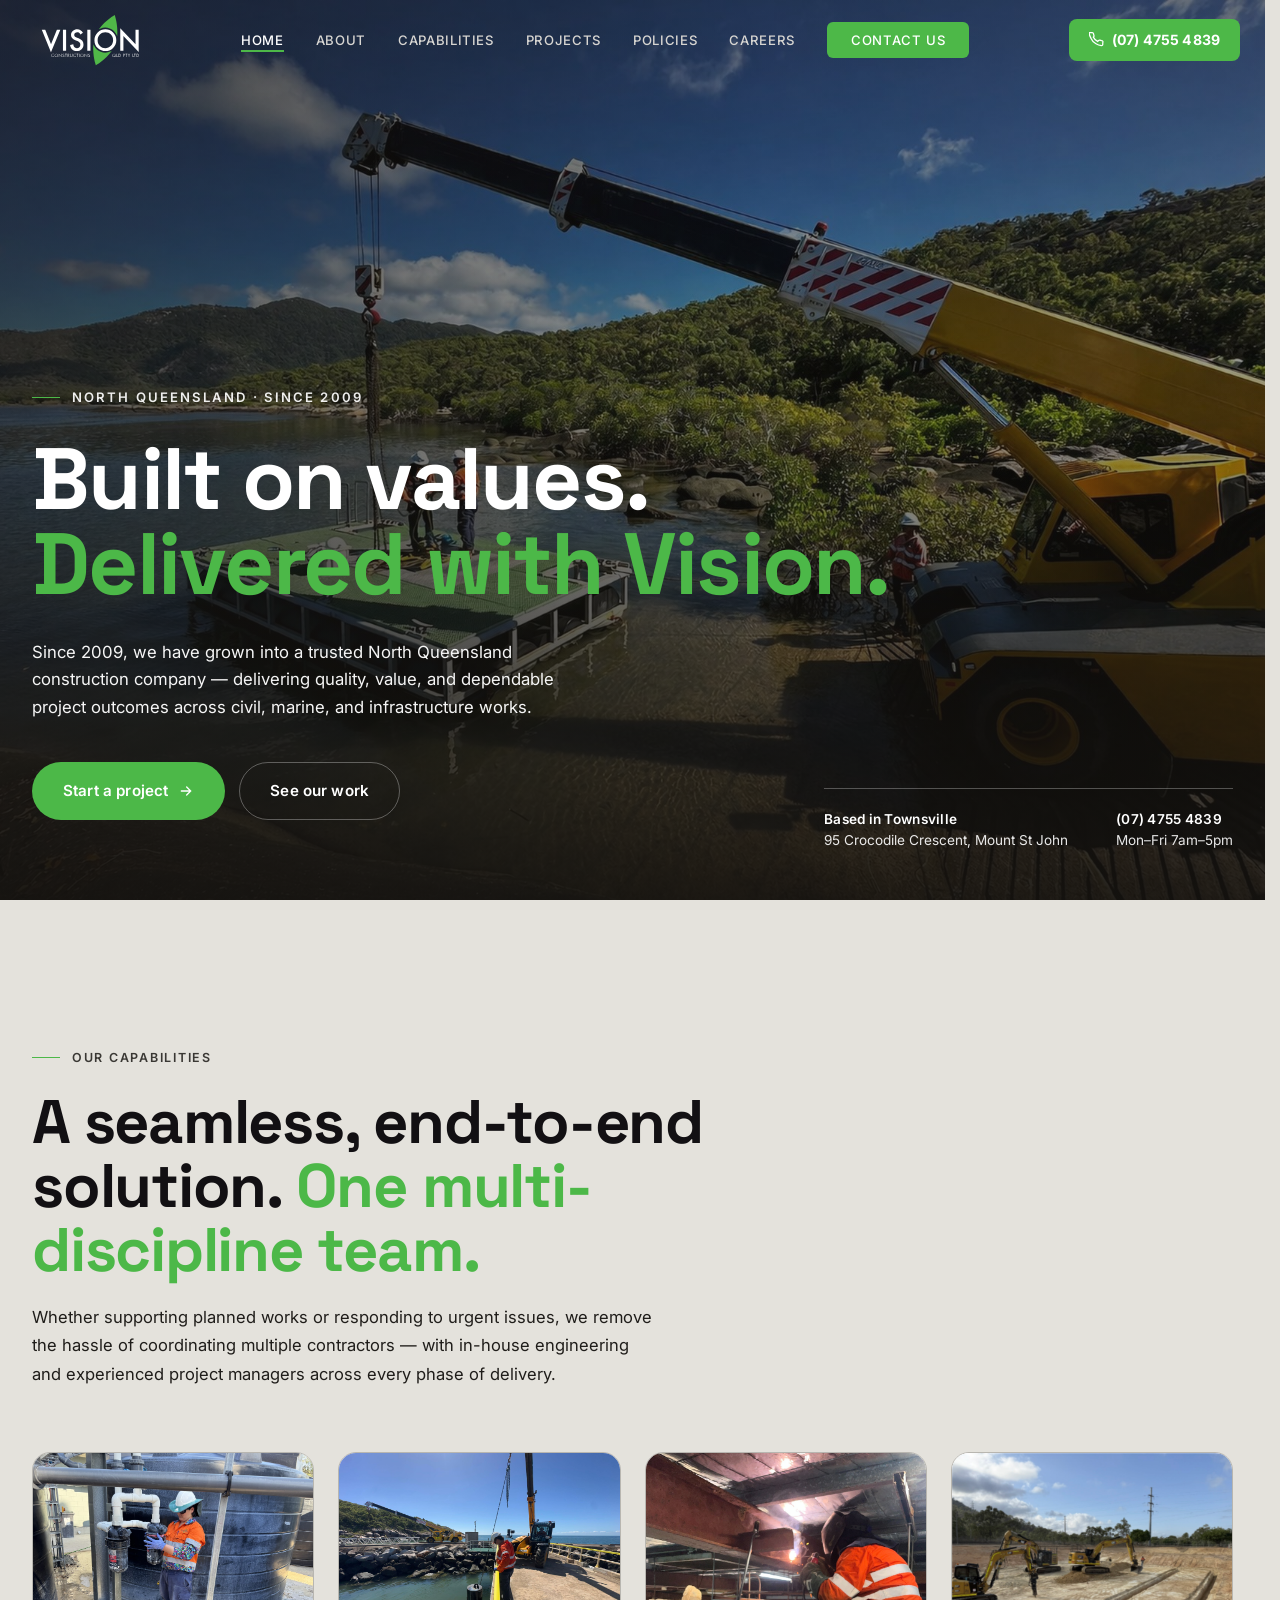
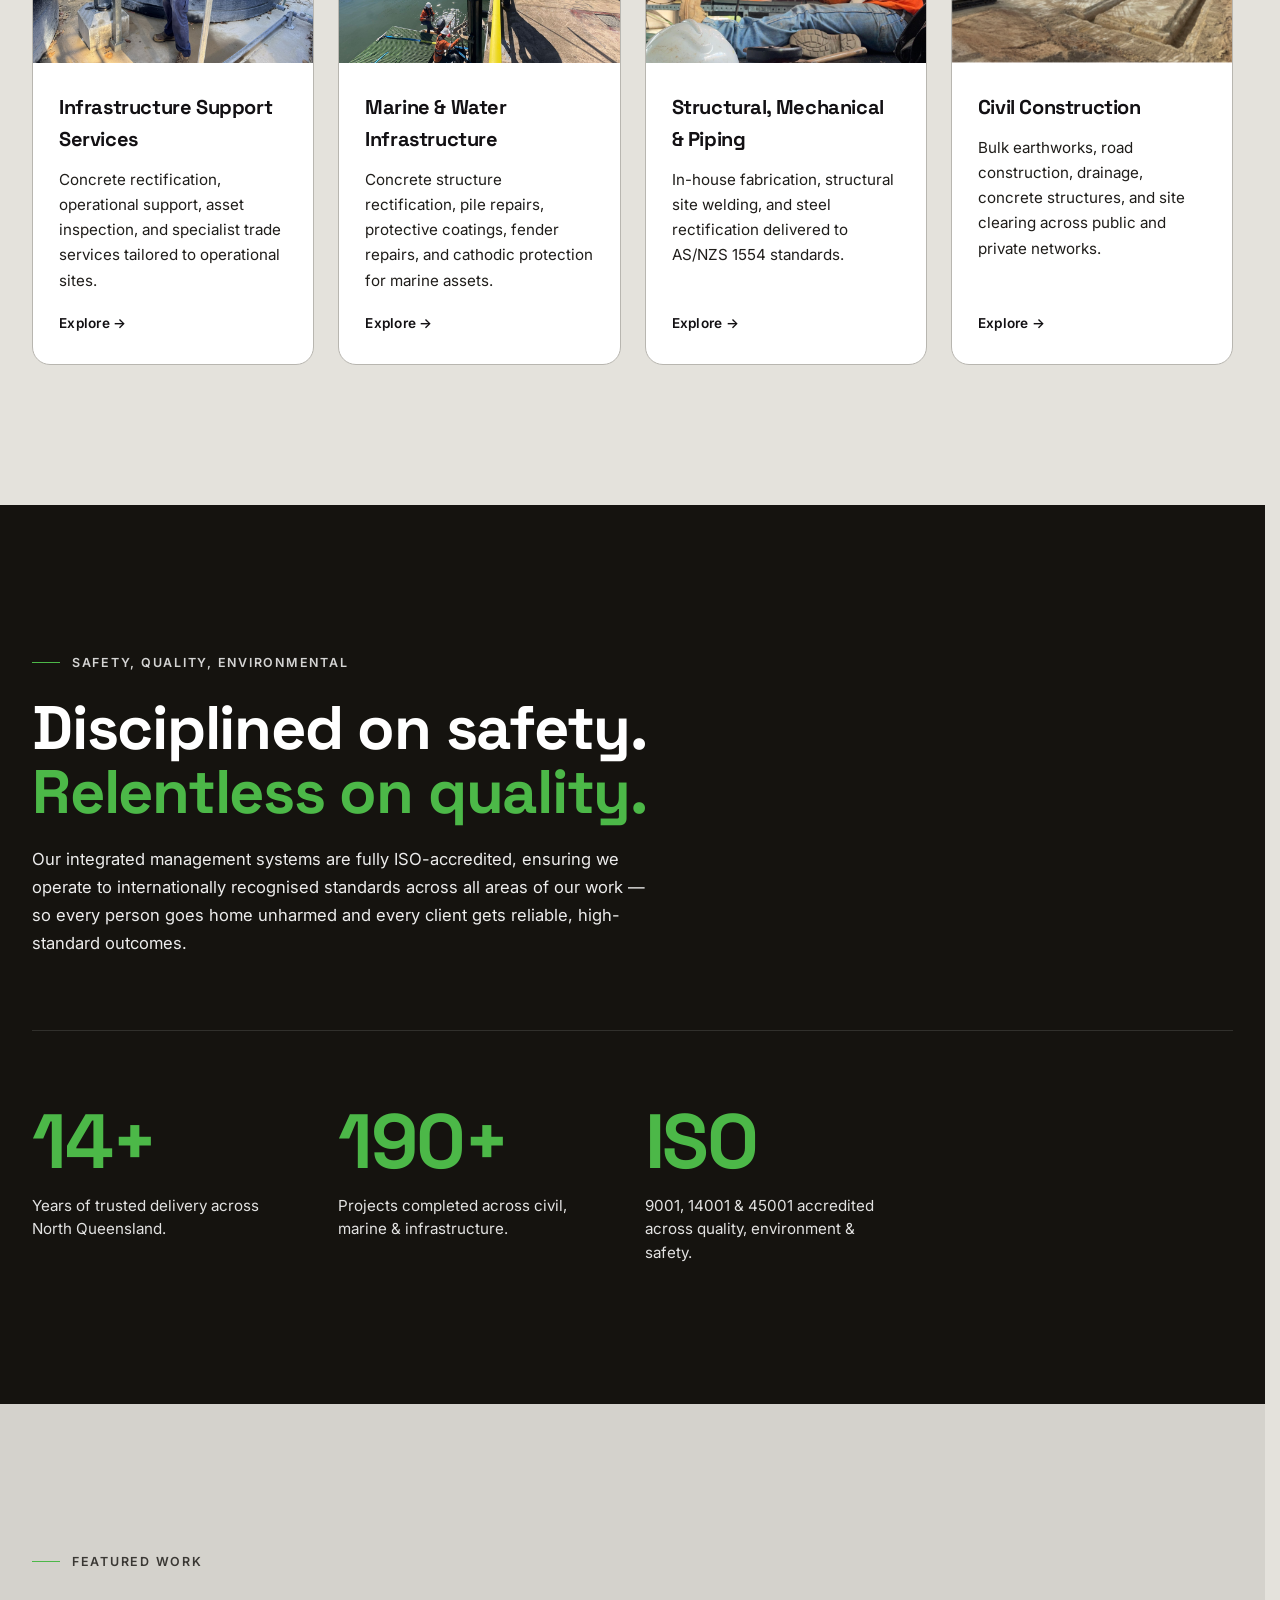
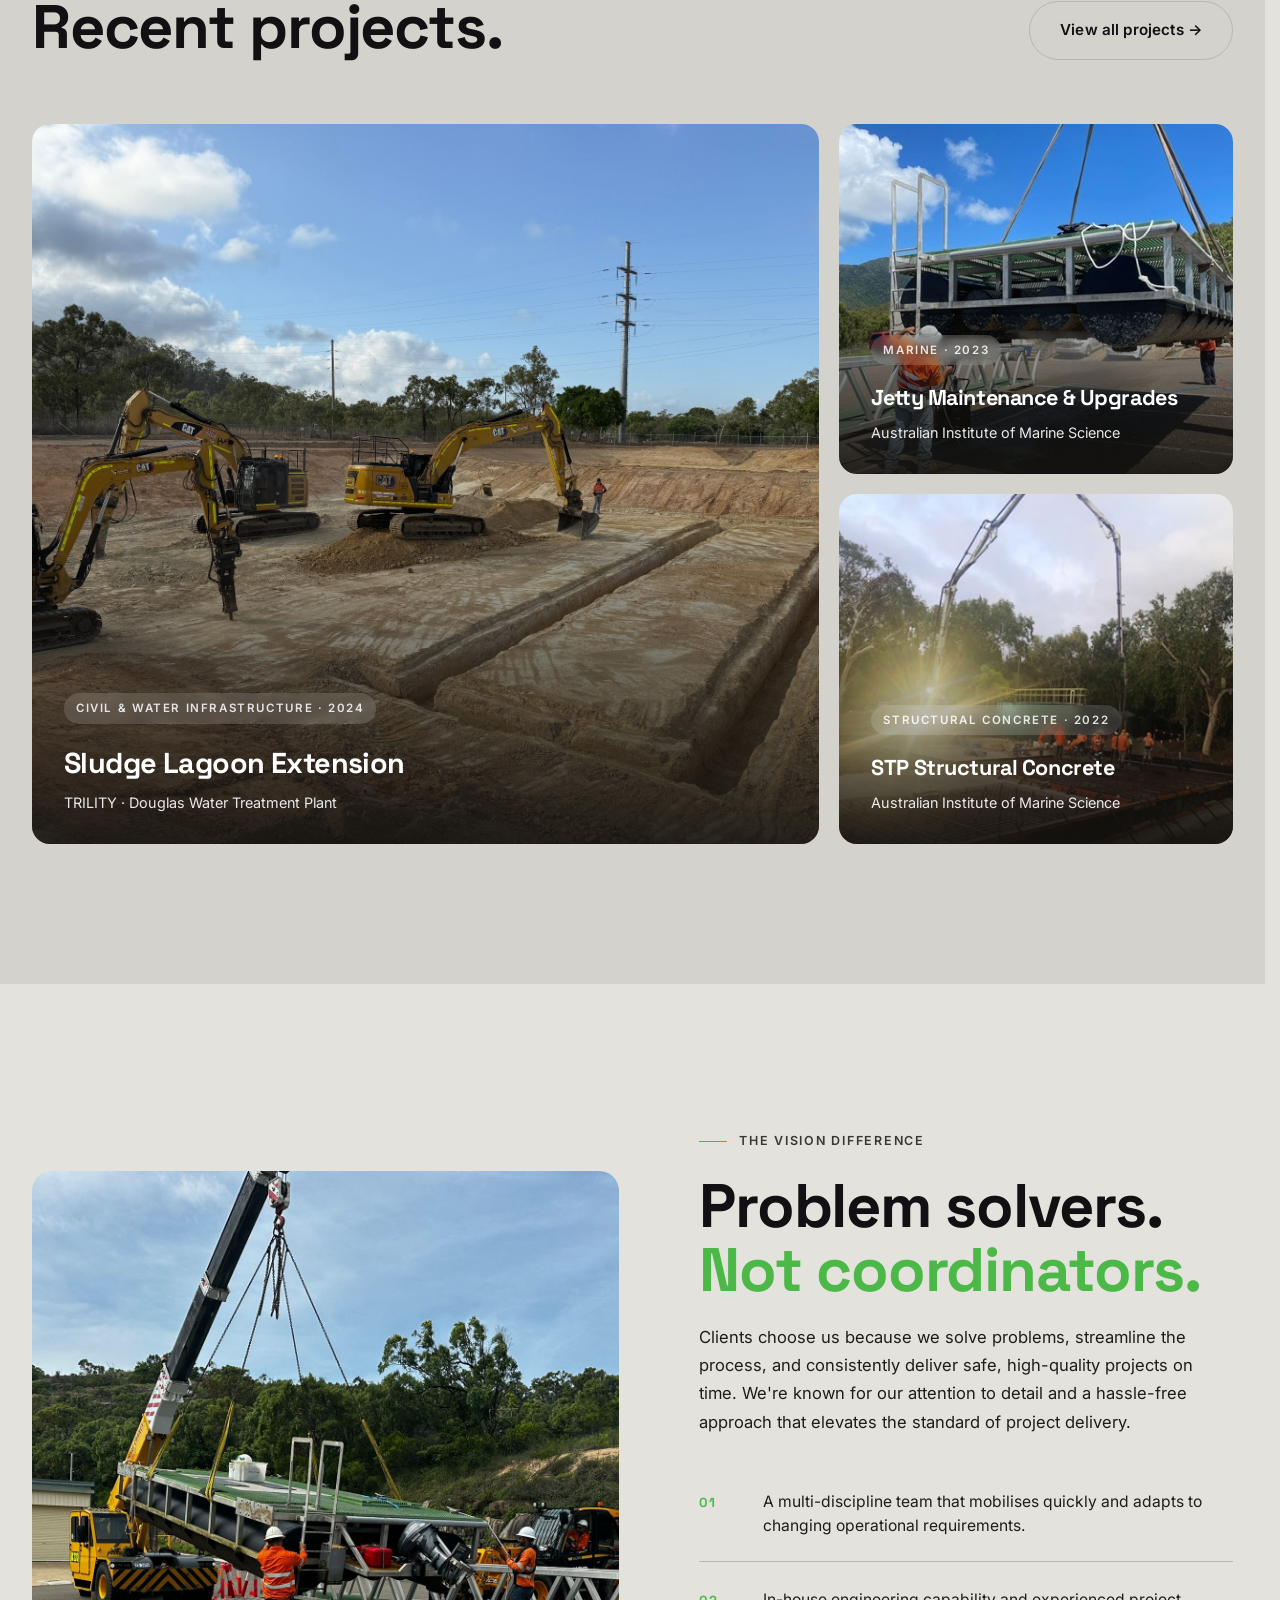
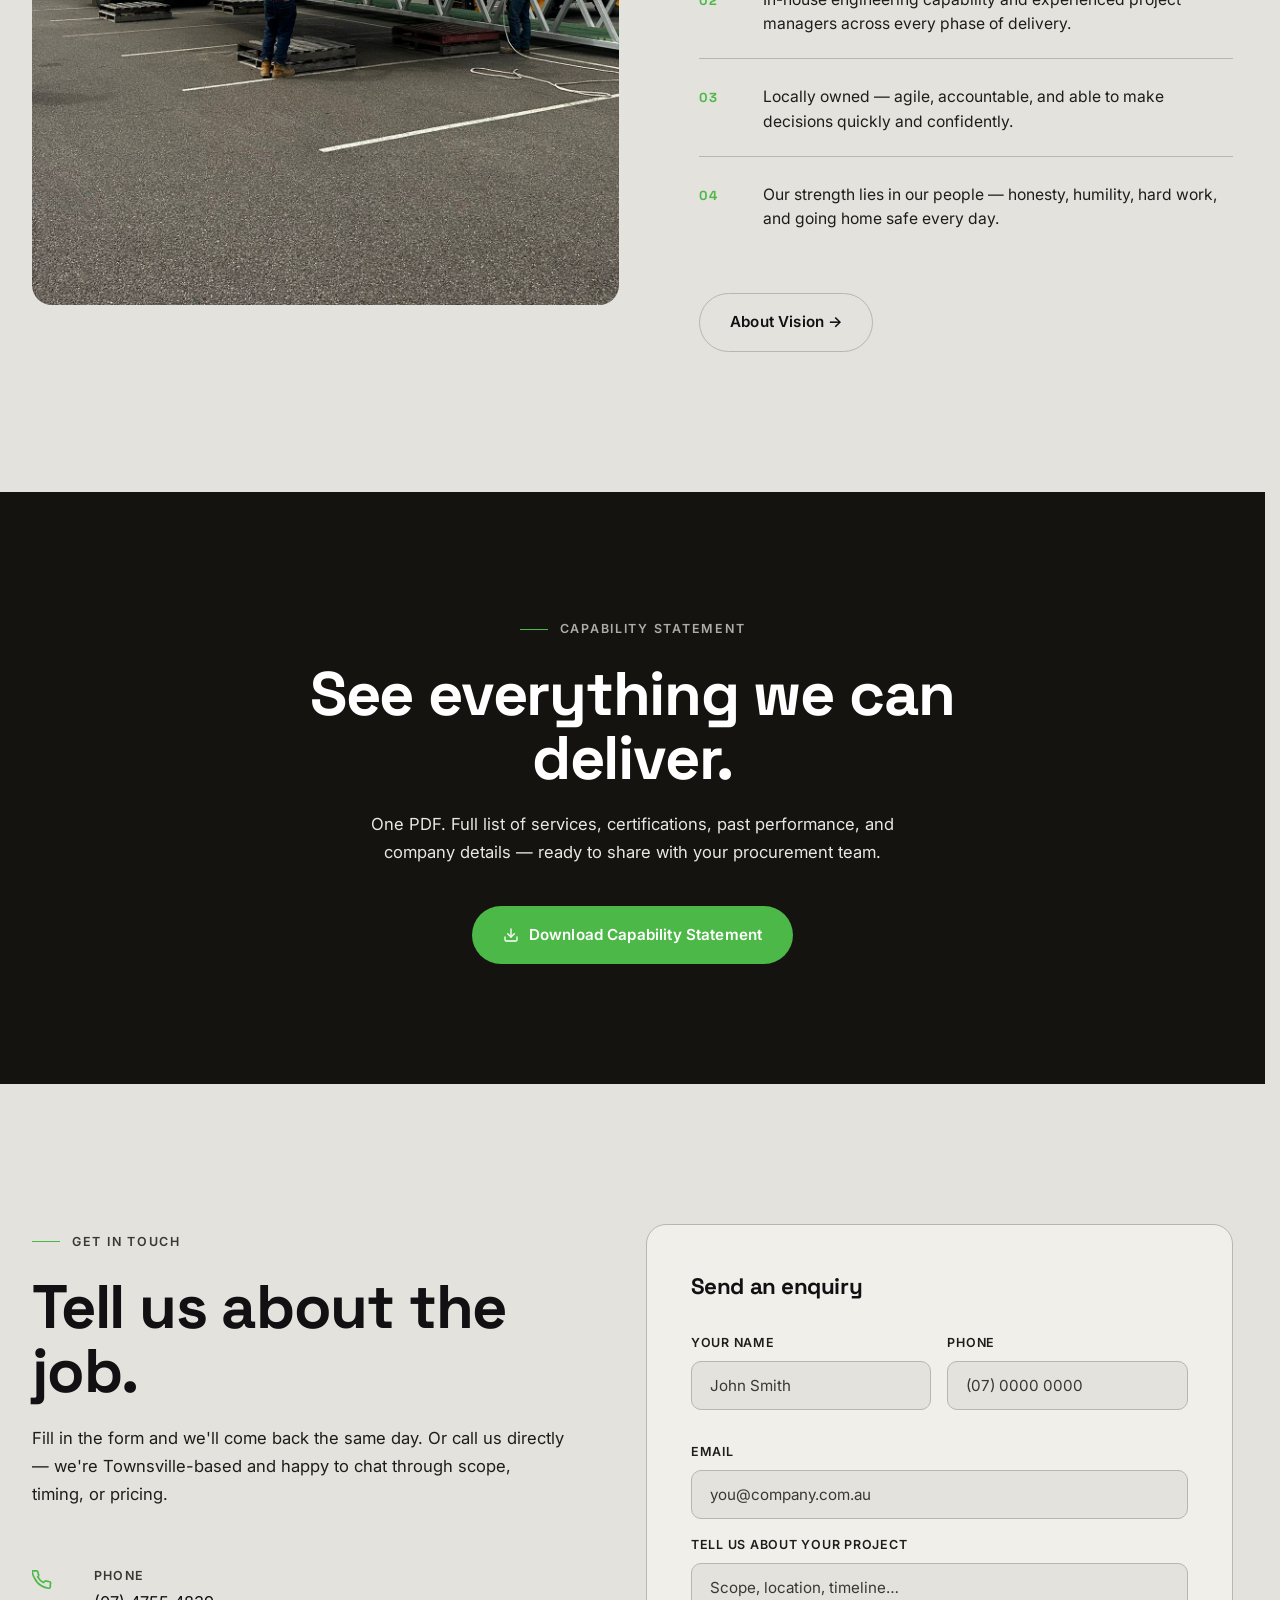
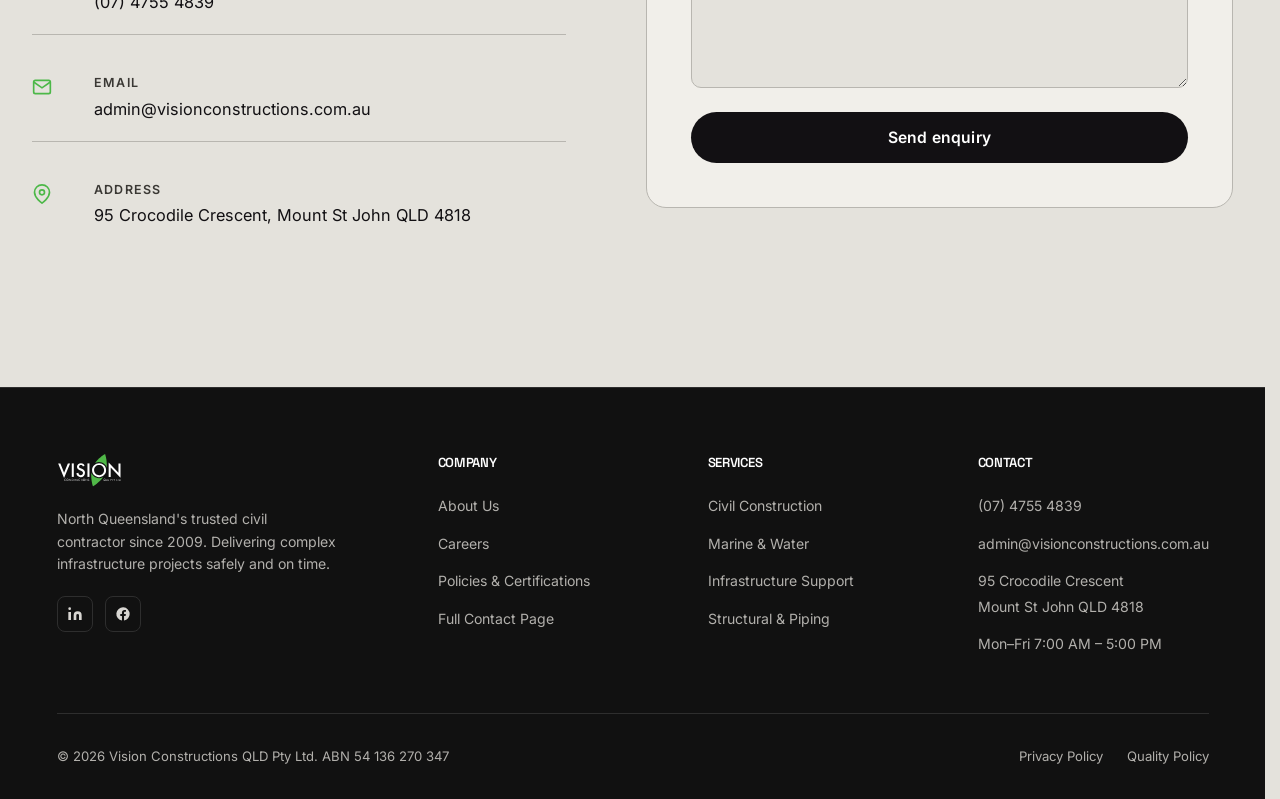
==== commit efdb2220: "Stack capability statement preview under copy on mobile Inline style pinned the section to a 2-colum" ====
--- a/index.html
+++ b/index.html
@@ -33,7 +33,7 @@
 
   <link rel="preconnect" href="https://fonts.googleapis.com">
   <link href="https://fonts.googleapis.com/css2?family=Inter:wght@400;500;600;700;800;900&family=Space+Grotesk:wght@500;600;700&display=swap" rel="stylesheet">
-  <link rel="stylesheet" href="styles.css?v=20260423e">
+  <link rel="stylesheet" href="styles.css?v=20260423f">
 </head>
 <body class="v2">
 
@@ -363,6 +363,6 @@
   </div>
 </footer>
 
-<script src="main.js?v=20260423e"></script>
+<script src="main.js?v=20260423f"></script>
 </body>
 </html>
--- a/styles.css
+++ b/styles.css
@@ -1545,6 +1545,11 @@
 .cap-flip:focus-visible { outline: 2px solid var(--h-green); outline-offset: 4px; }
 
 .cap-flip-wrap { display: flex; flex-direction: column; gap: 18px; }
+.capstmt-grid { display: grid; grid-template-columns: 1.2fr 1fr; gap: 72px; align-items: center; }
+@media (max-width: 900px) {
+  .capstmt-grid { grid-template-columns: 1fr; gap: 48px; }
+  .cap-flip-wrap { max-width: 420px; margin: 0 auto; width: 100%; }
+}
 .cap-flip-controls {
   display: flex; align-items: center; justify-content: center; gap: 20px;
   user-select: none;
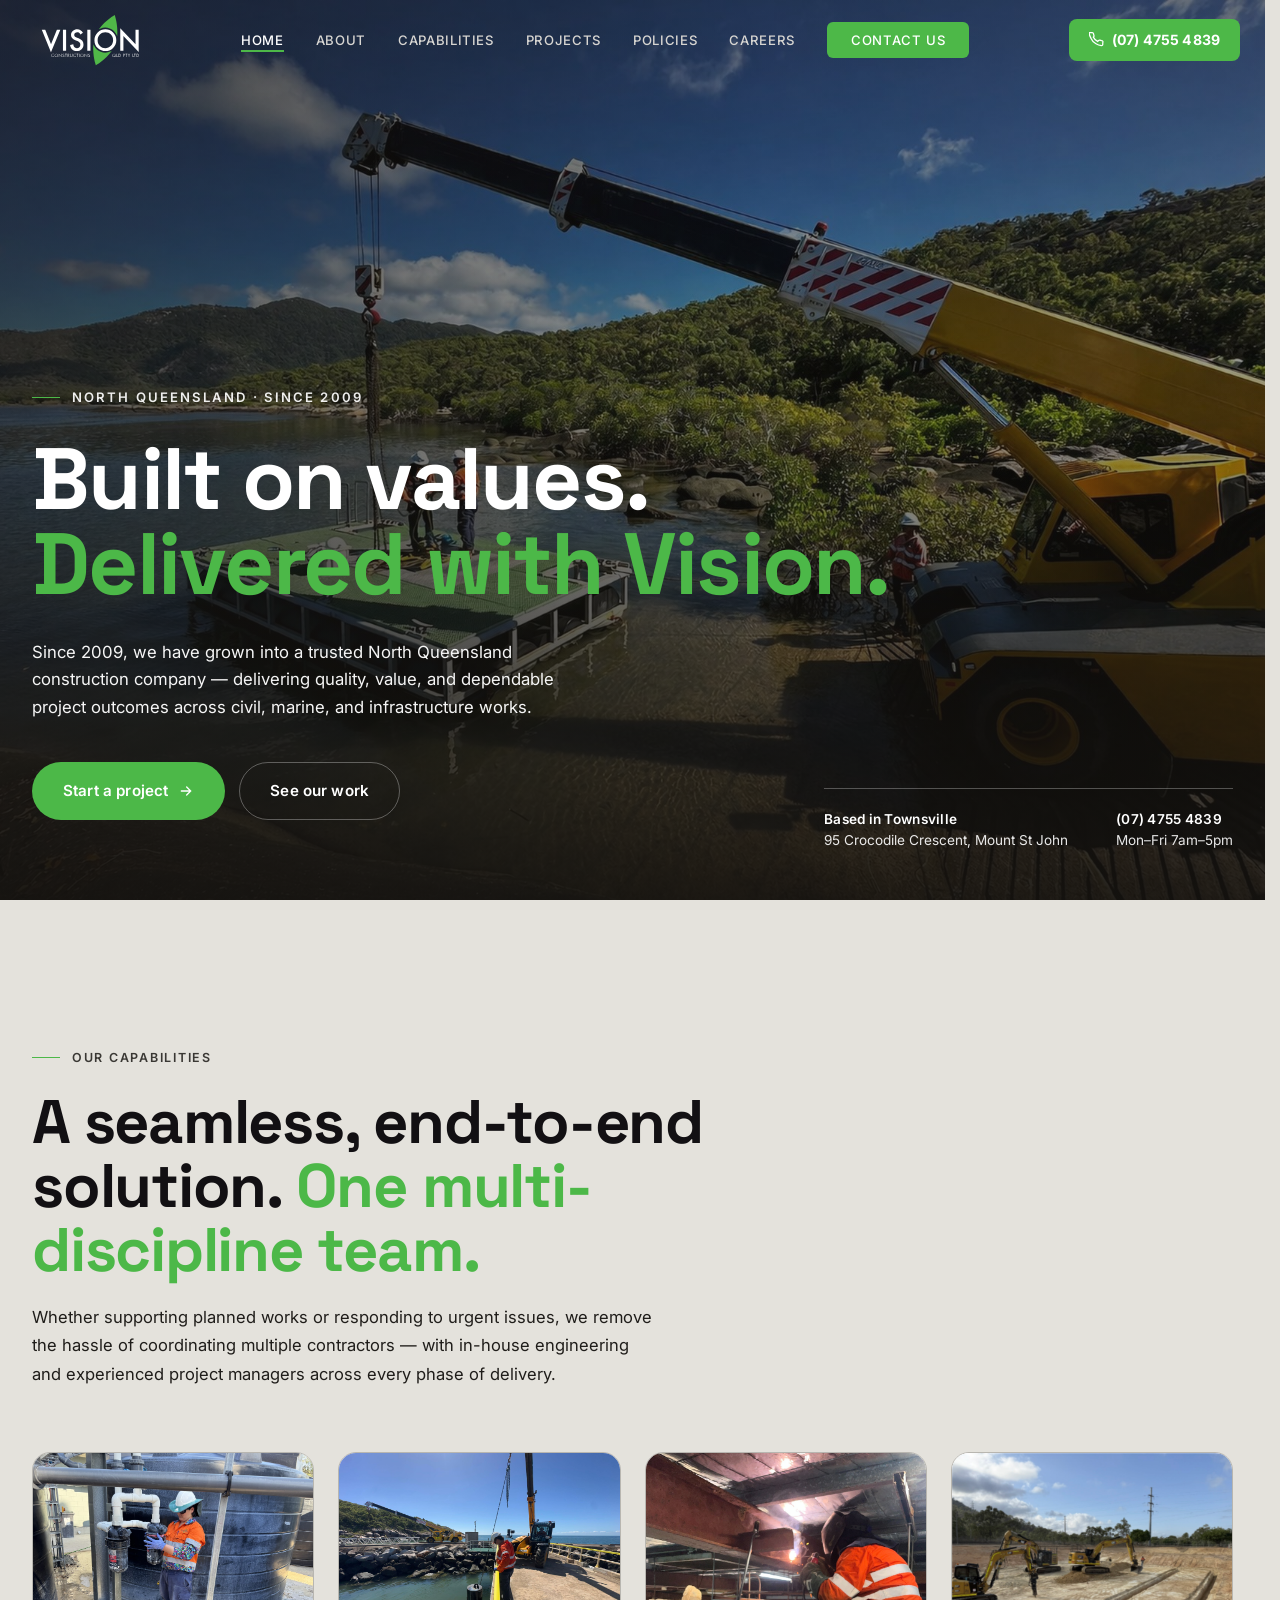
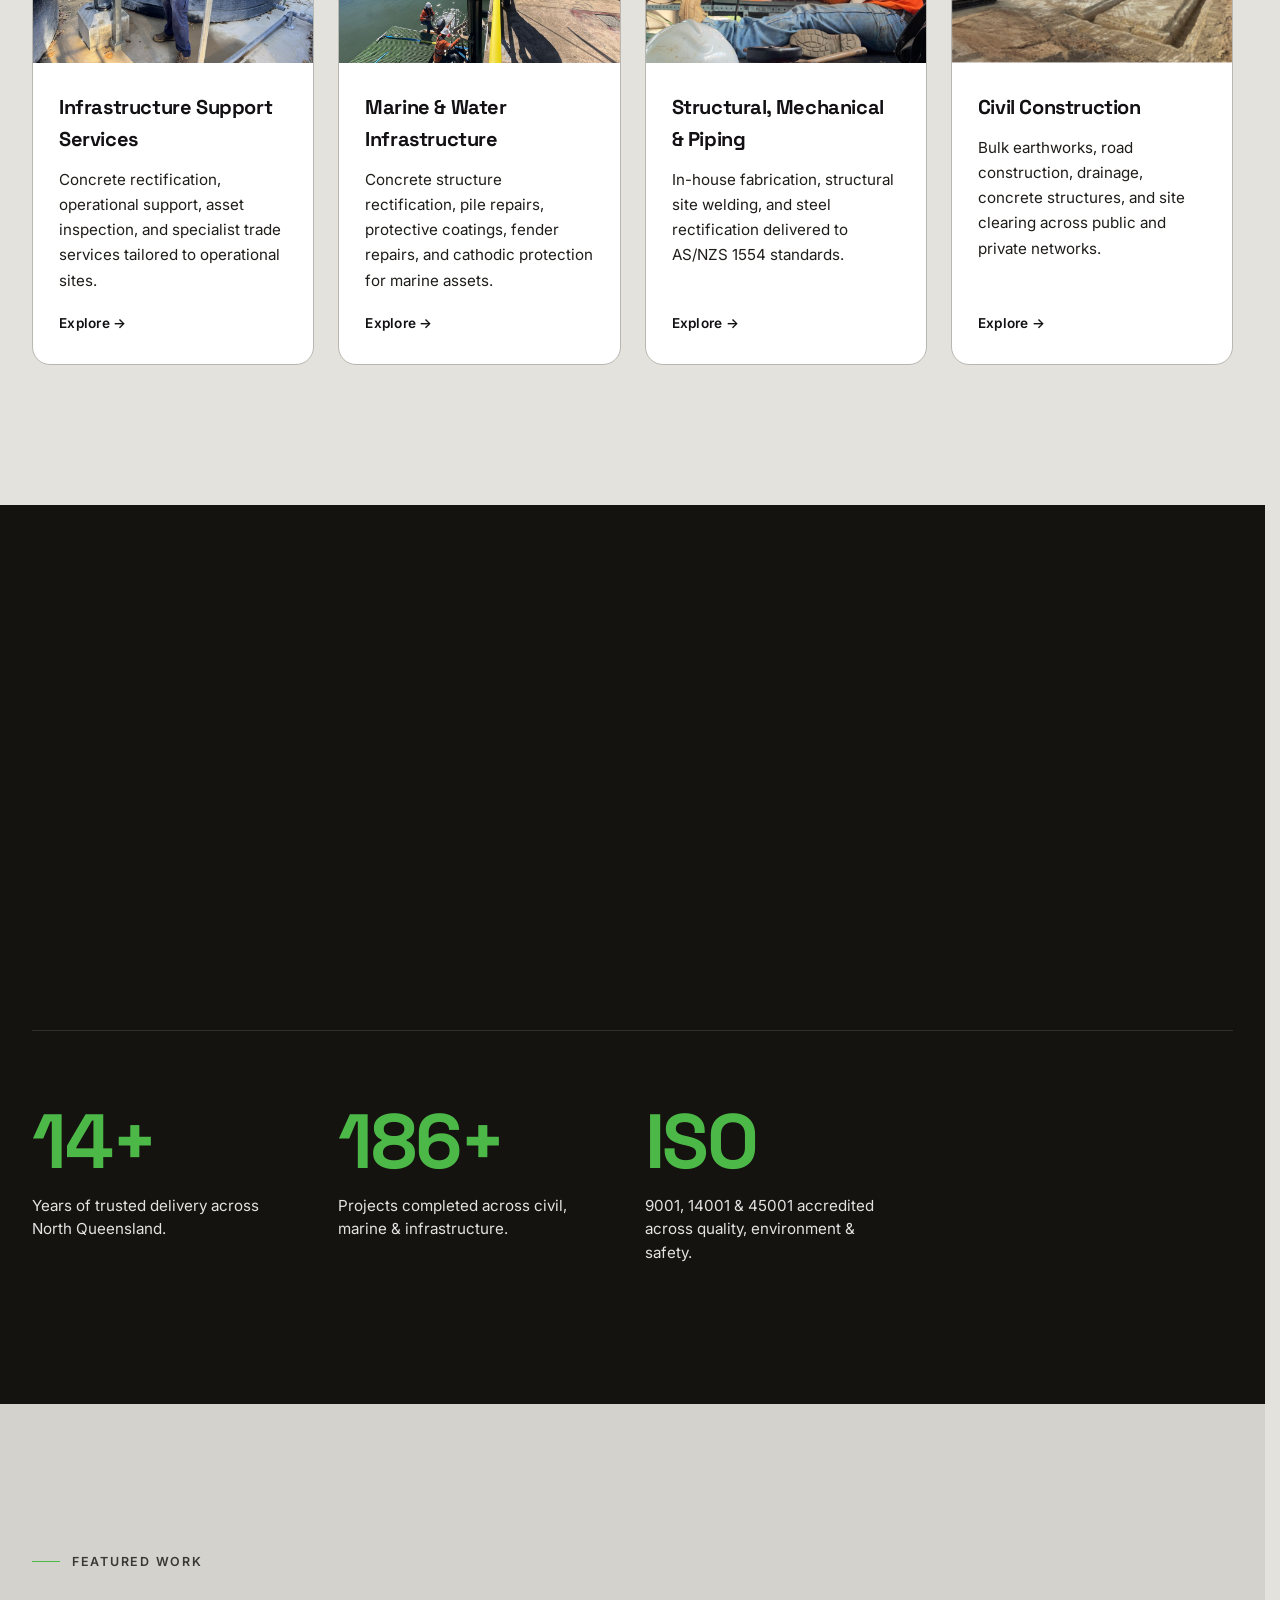
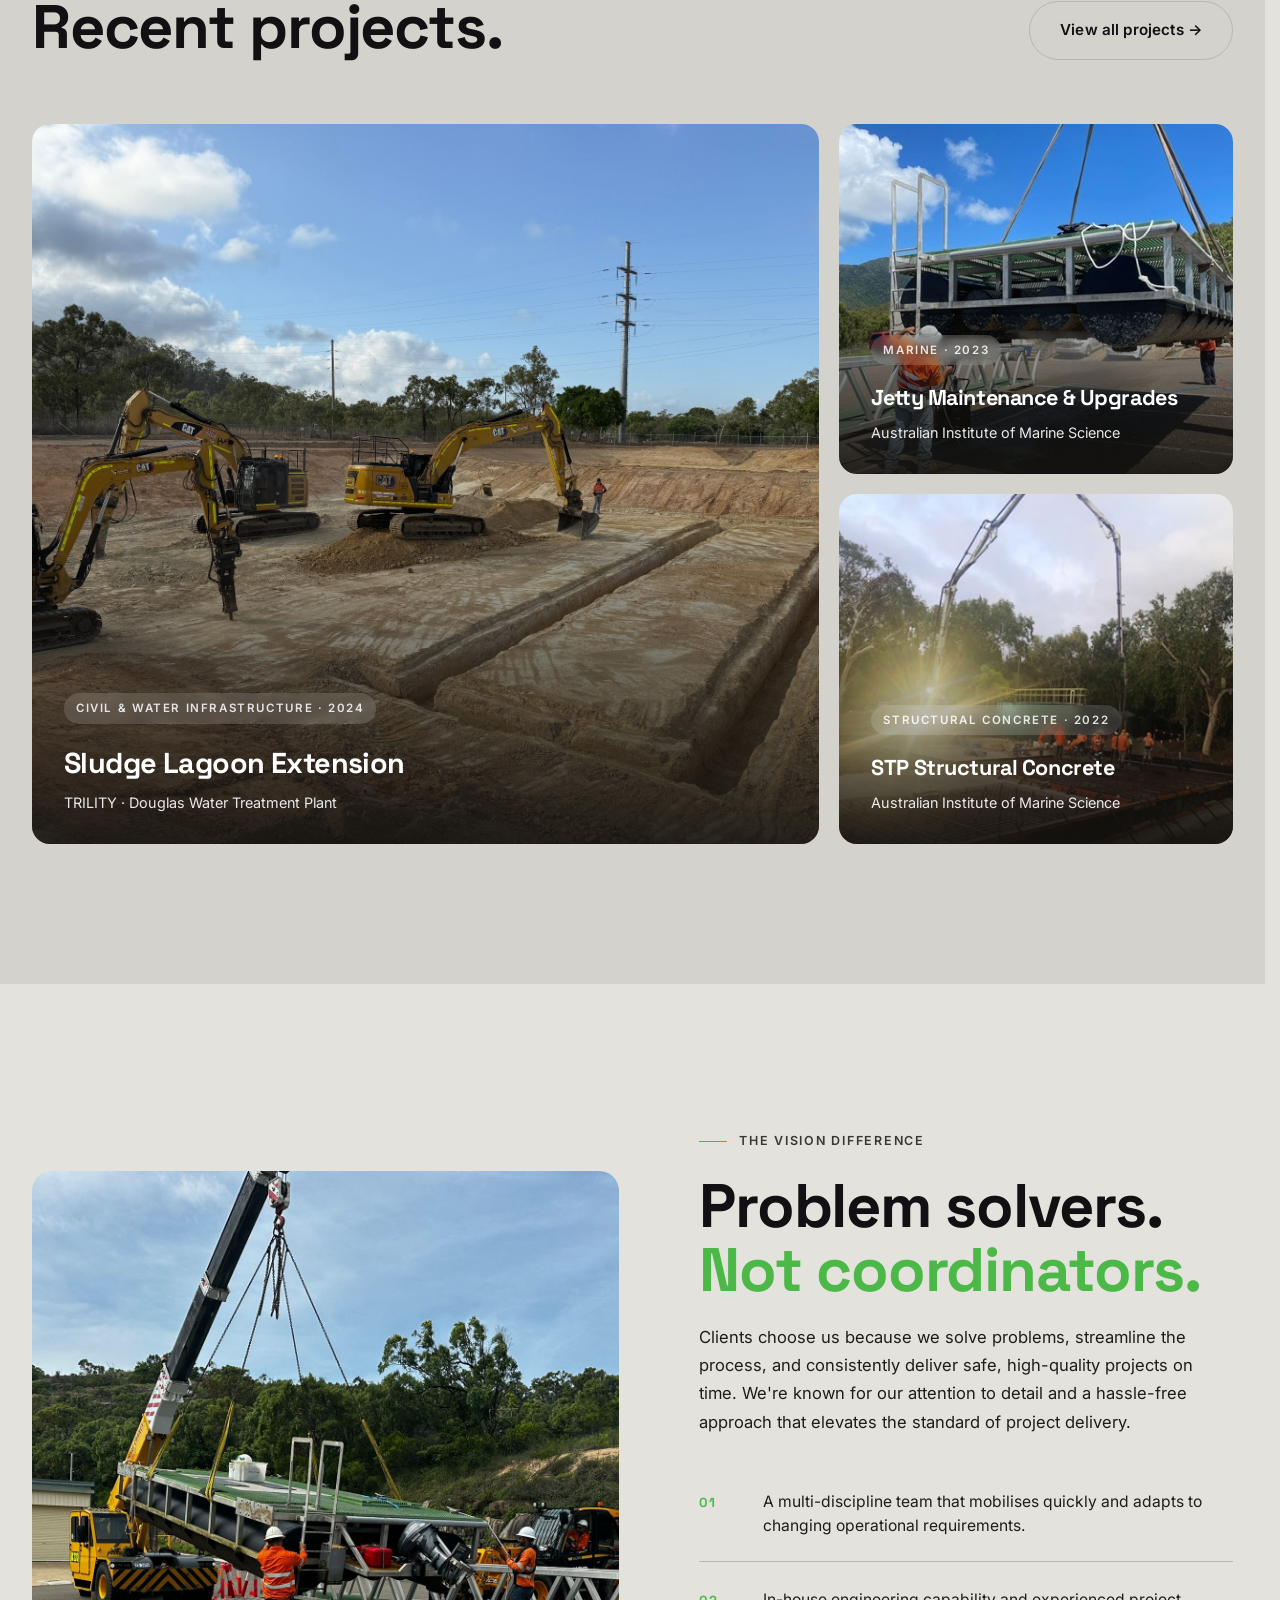
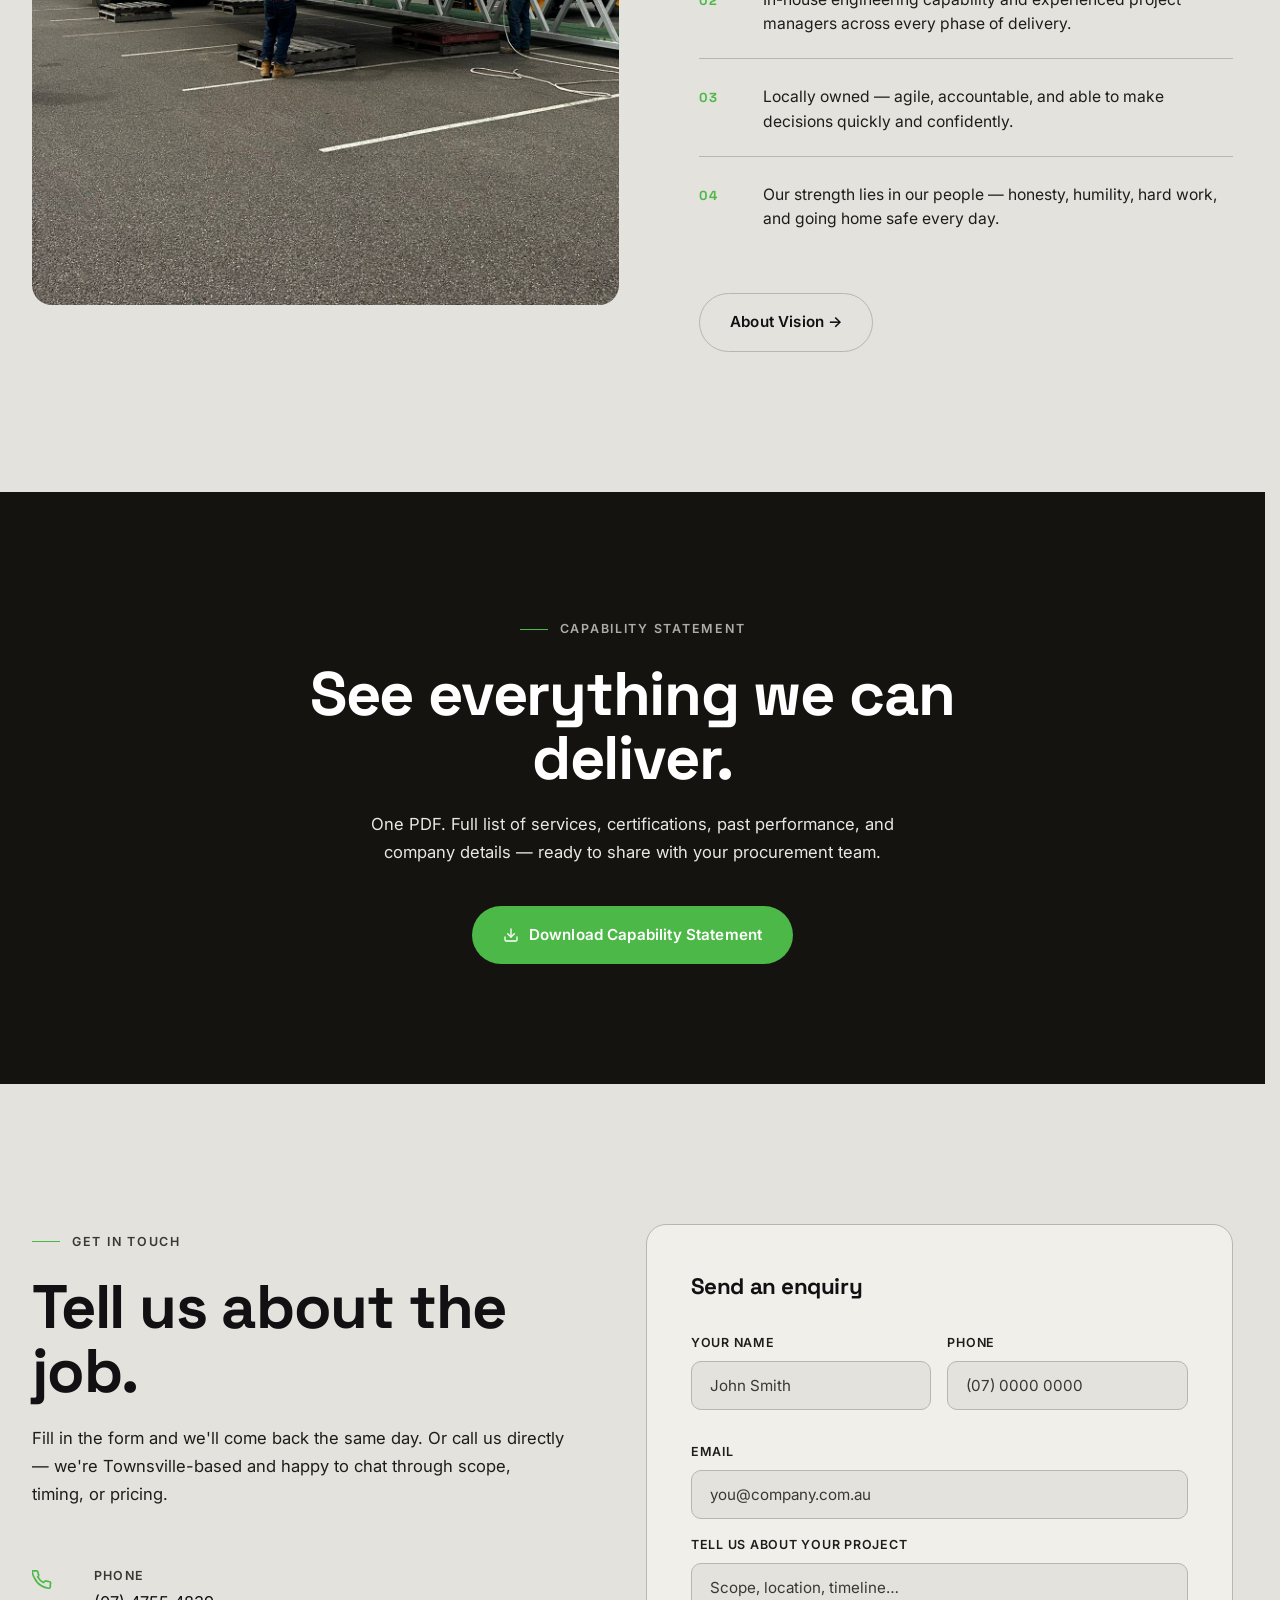
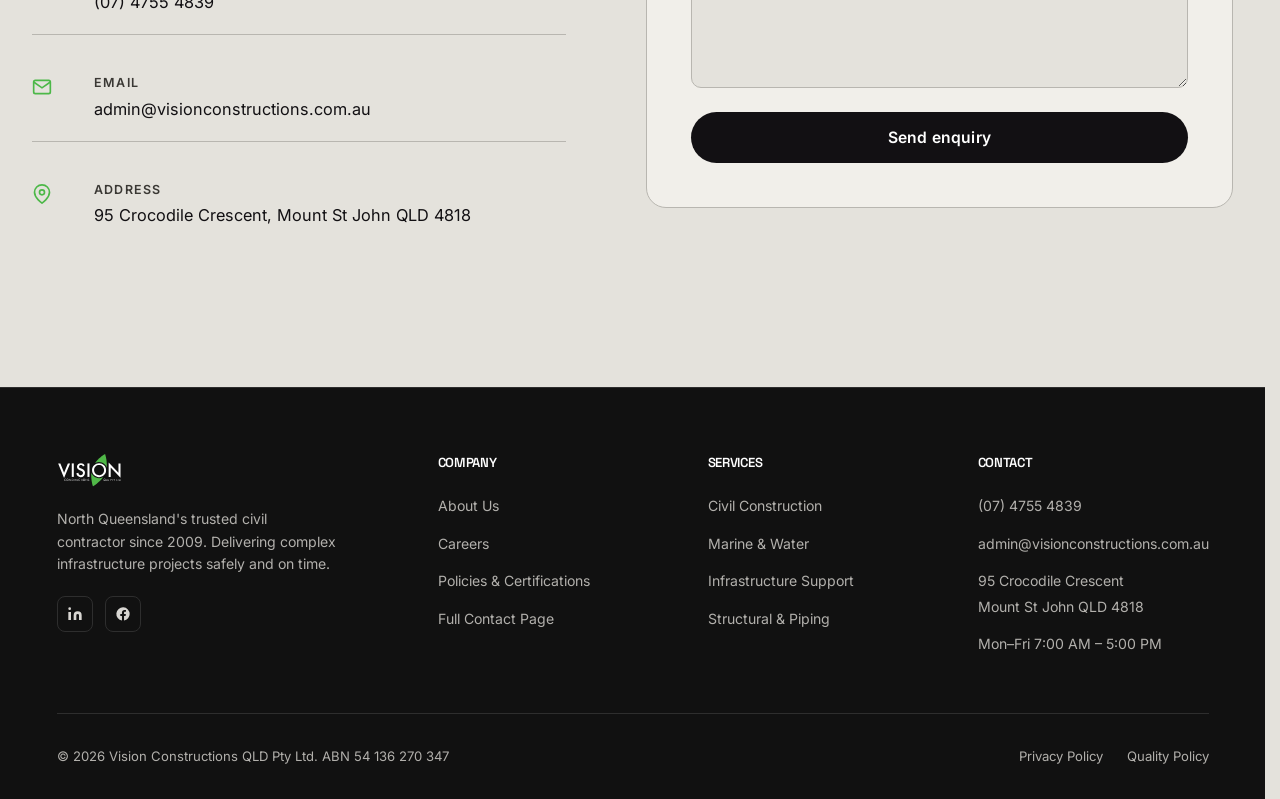
==== commit b8f0a101: "Add policies & certificates download section to the policies page - New Documents section above the " ====
--- a/index.html
+++ b/index.html
@@ -33,7 +33,7 @@
 
   <link rel="preconnect" href="https://fonts.googleapis.com">
   <link href="https://fonts.googleapis.com/css2?family=Inter:wght@400;500;600;700;800;900&family=Space+Grotesk:wght@500;600;700&display=swap" rel="stylesheet">
-  <link rel="stylesheet" href="styles.css?v=20260423f">
+  <link rel="stylesheet" href="styles.css?v=20260428a">
 </head>
 <body class="v2">
 
@@ -363,6 +363,6 @@
   </div>
 </footer>
 
-<script src="main.js?v=20260423f"></script>
+<script src="main.js?v=20260428a"></script>
 </body>
 </html>
--- a/styles.css
+++ b/styles.css
@@ -1596,3 +1596,23 @@
 }
 .v2-detail-meta strong { color: var(--h-ink); font-weight: 600; margin-right: 6px; }
 @media (max-width: 900px) { .v2-detail-list { grid-template-columns: 1fr; } }
+
+/* ── Downloads grid (policies + certificates) ── */
+.v2-downloads-subhead { font-size: 0.82rem; font-weight: 600; letter-spacing: 0.14em; text-transform: uppercase; color: var(--h-ink-soft); margin: 0 0 20px; }
+.v2-downloads-grid { display: grid; grid-template-columns: repeat(3, 1fr); gap: 22px; }
+@media (max-width: 900px) { .v2-downloads-grid { grid-template-columns: 1fr; gap: 16px; } }
+
+.v2-download-card {
+  display: flex; align-items: center; gap: 18px;
+  background: var(--h-card); border: 1px solid var(--h-border); border-radius: 14px;
+  padding: 22px 24px; color: var(--h-ink);
+  transition: transform 0.25s ease, border-color 0.25s ease, box-shadow 0.25s ease;
+}
+.v2-download-card:hover { transform: translateY(-3px); border-color: var(--h-ink); box-shadow: 0 14px 32px rgba(26,24,23,0.08); }
+.v2-download-icon { flex: 0 0 44px; height: 44px; border-radius: 10px; background: rgba(76,184,72,0.12); color: var(--h-green); display: inline-flex; align-items: center; justify-content: center; }
+.v2-download-icon svg { width: 22px; height: 22px; }
+.v2-download-body { flex: 1; min-width: 0; }
+.v2-download-body h4 { font-size: 1rem; font-weight: 700; margin: 0 0 4px; color: var(--h-ink); letter-spacing: -0.005em; }
+.v2-download-meta { font-size: 0.78rem; color: var(--h-ink-soft); margin: 0; }
+.v2-download-cta { font-size: 0.82rem; font-weight: 600; letter-spacing: 0.04em; color: var(--h-green); white-space: nowrap; flex-shrink: 0; }
+.v2-download-card:hover .v2-download-cta { color: var(--h-ink); }
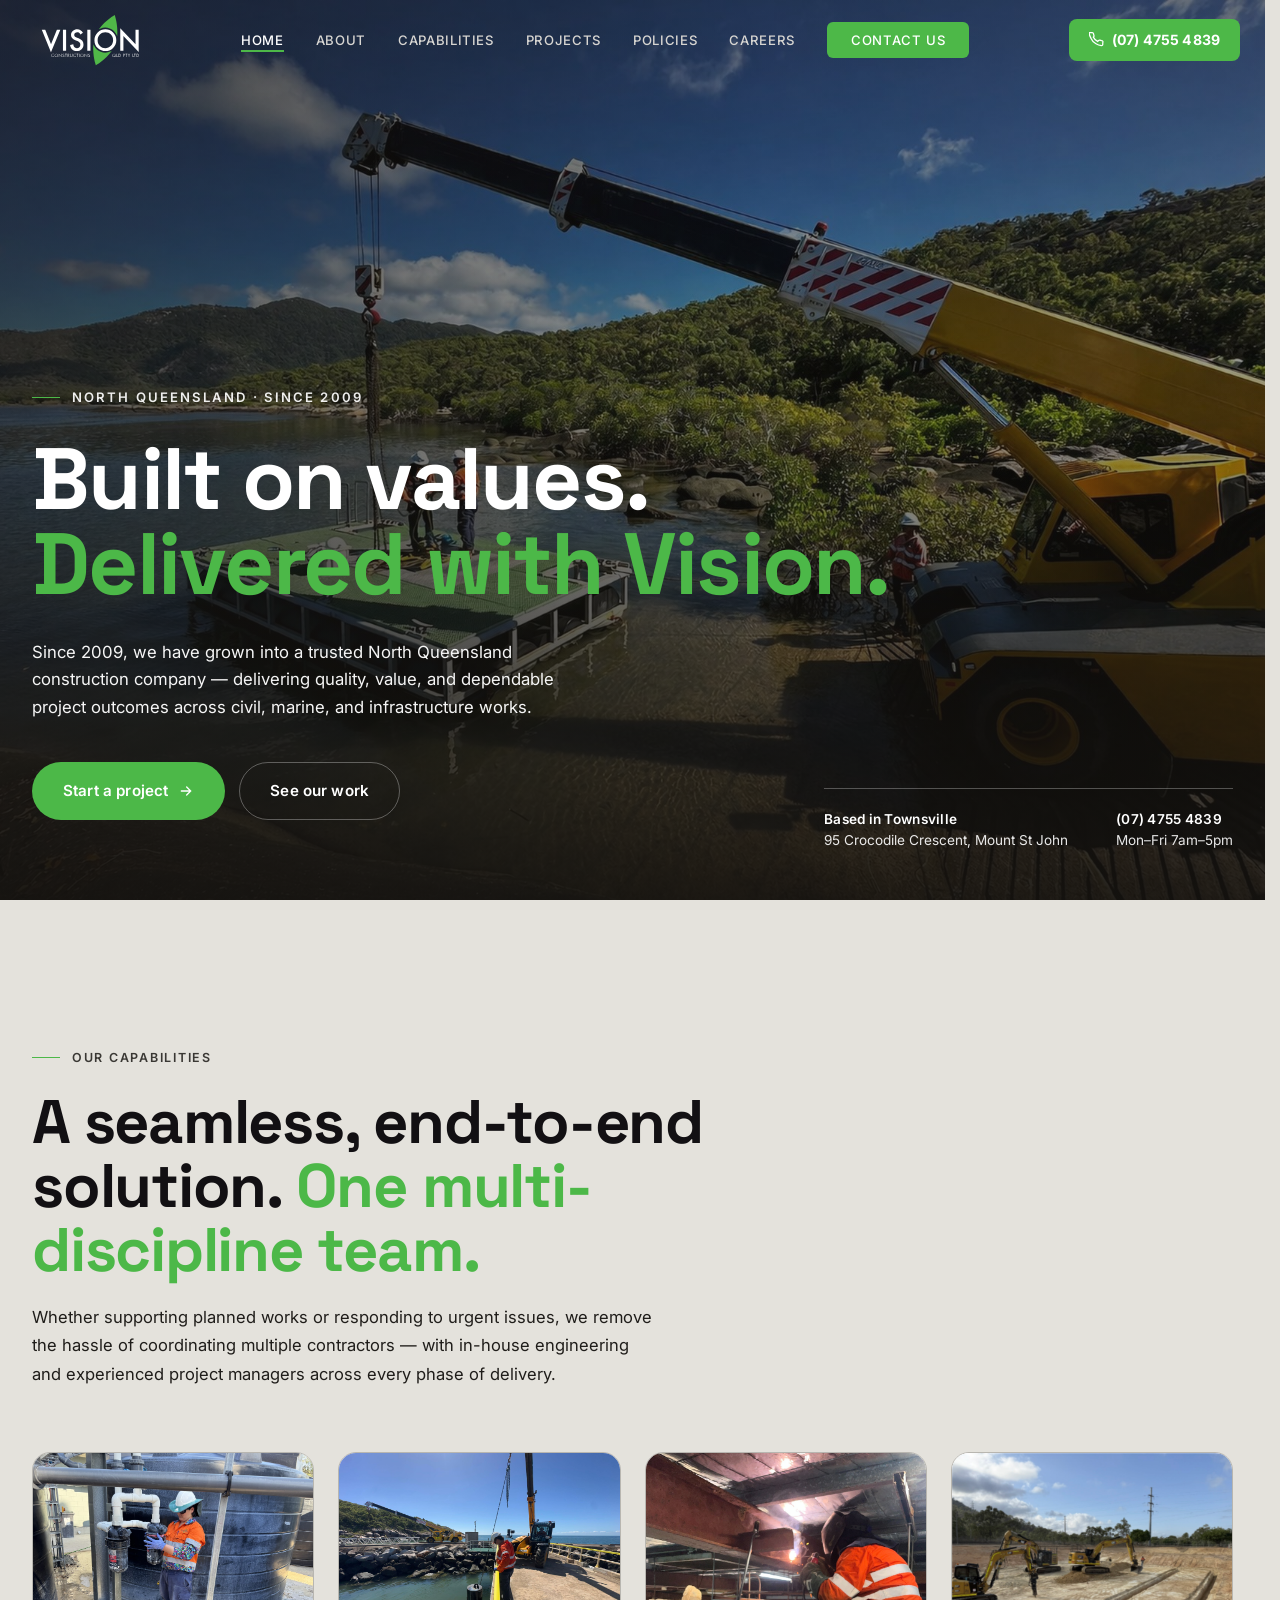
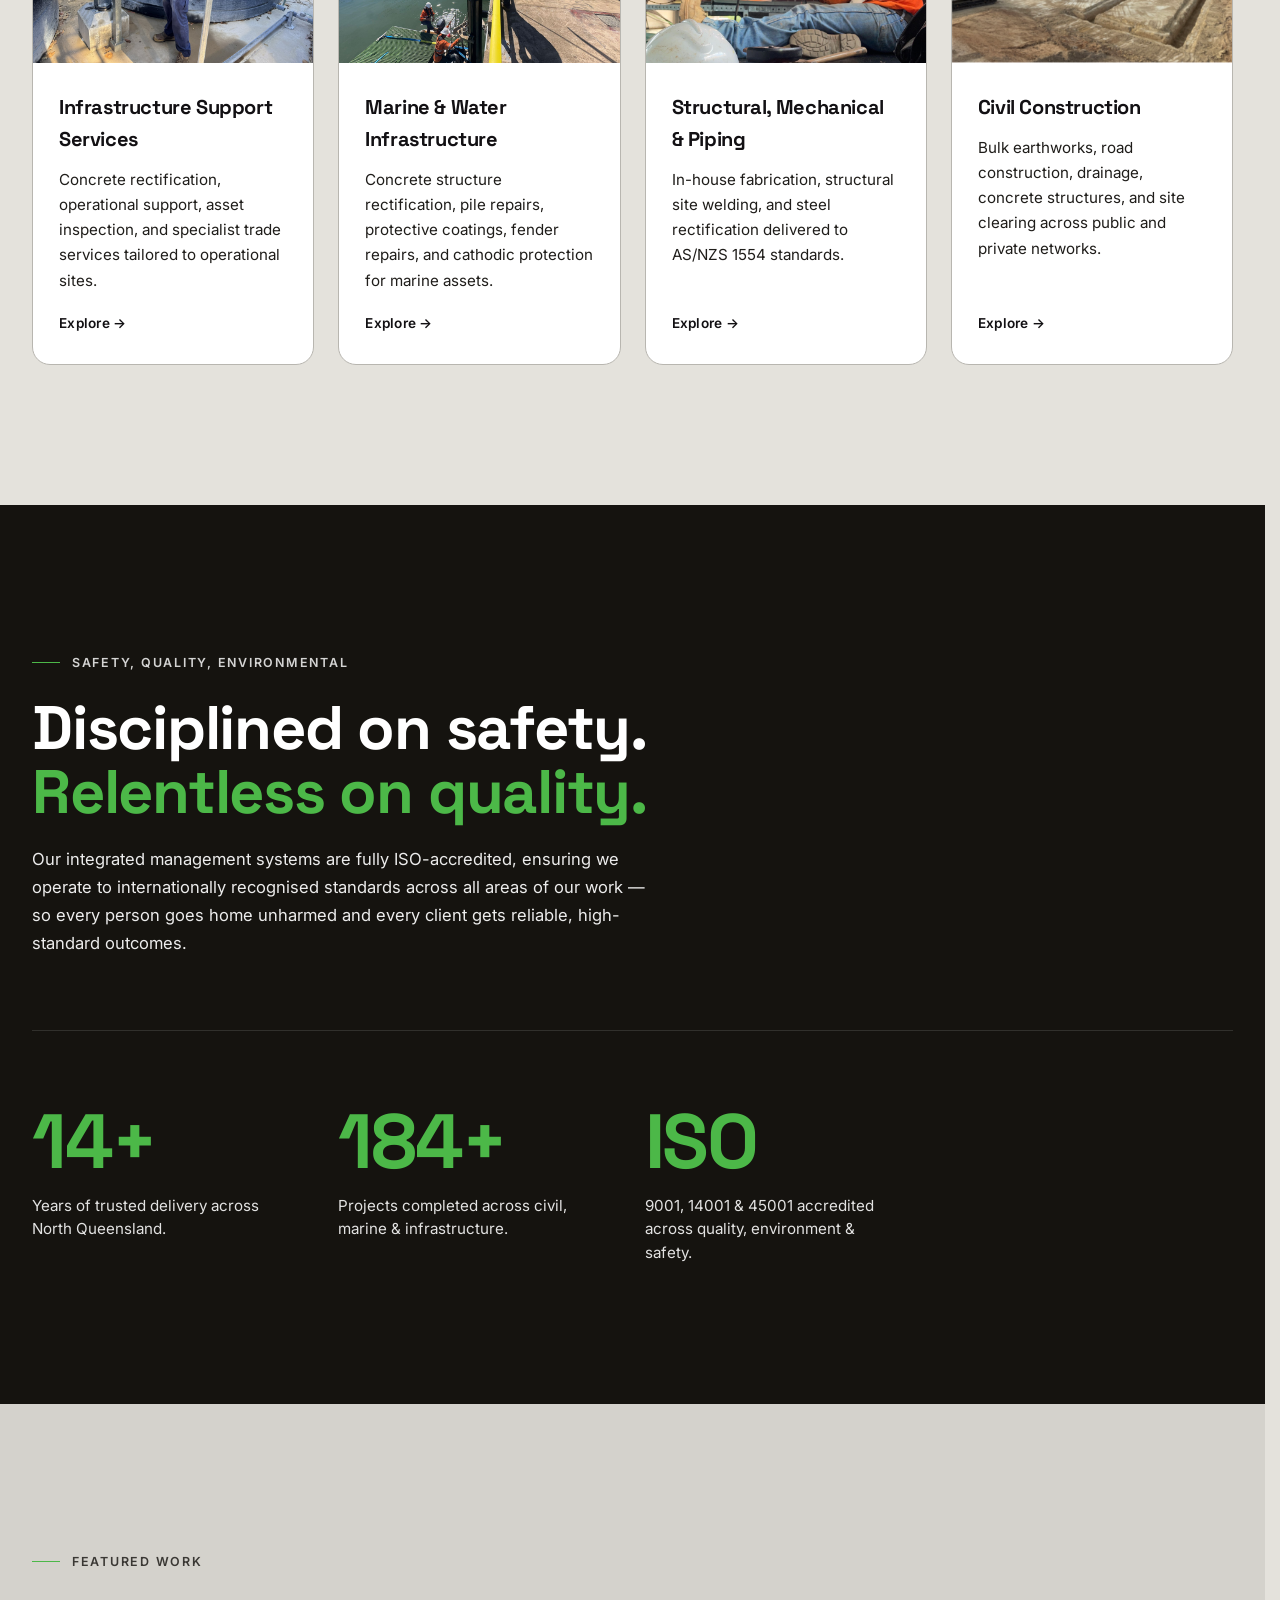
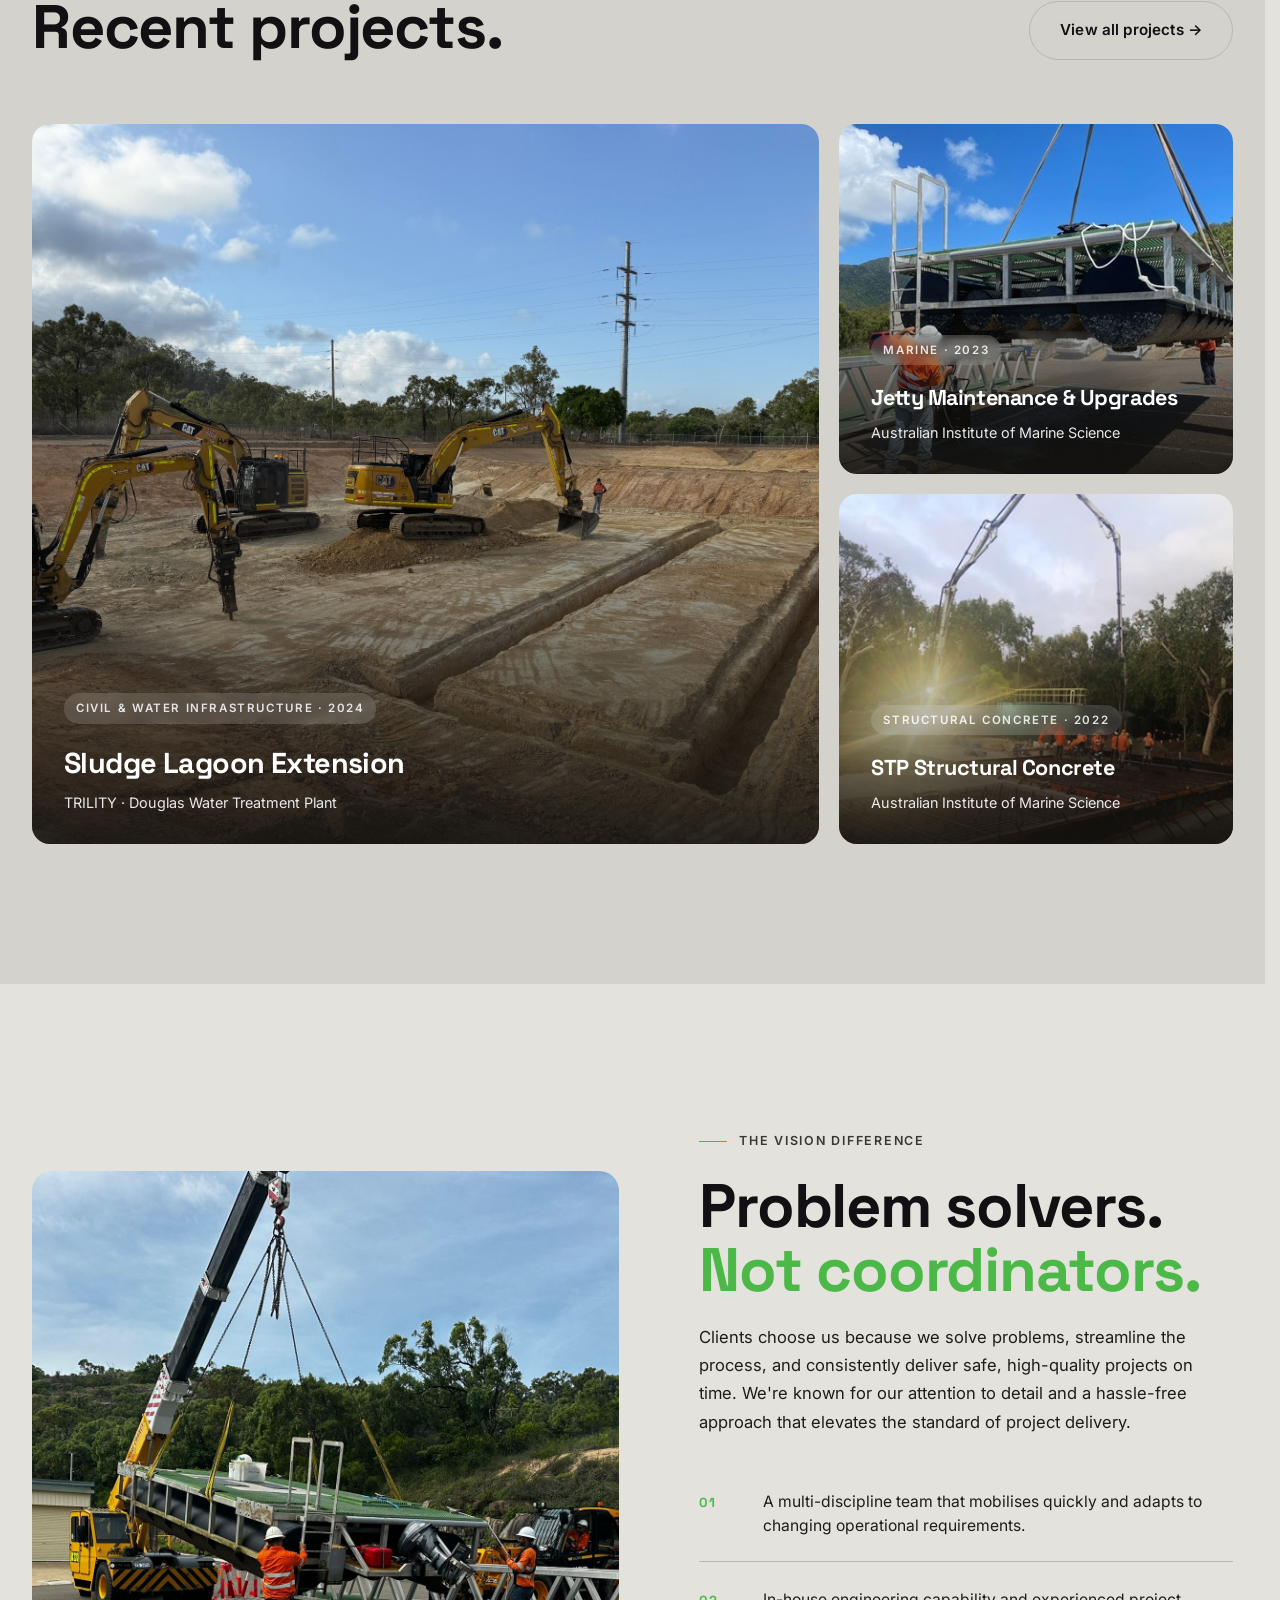
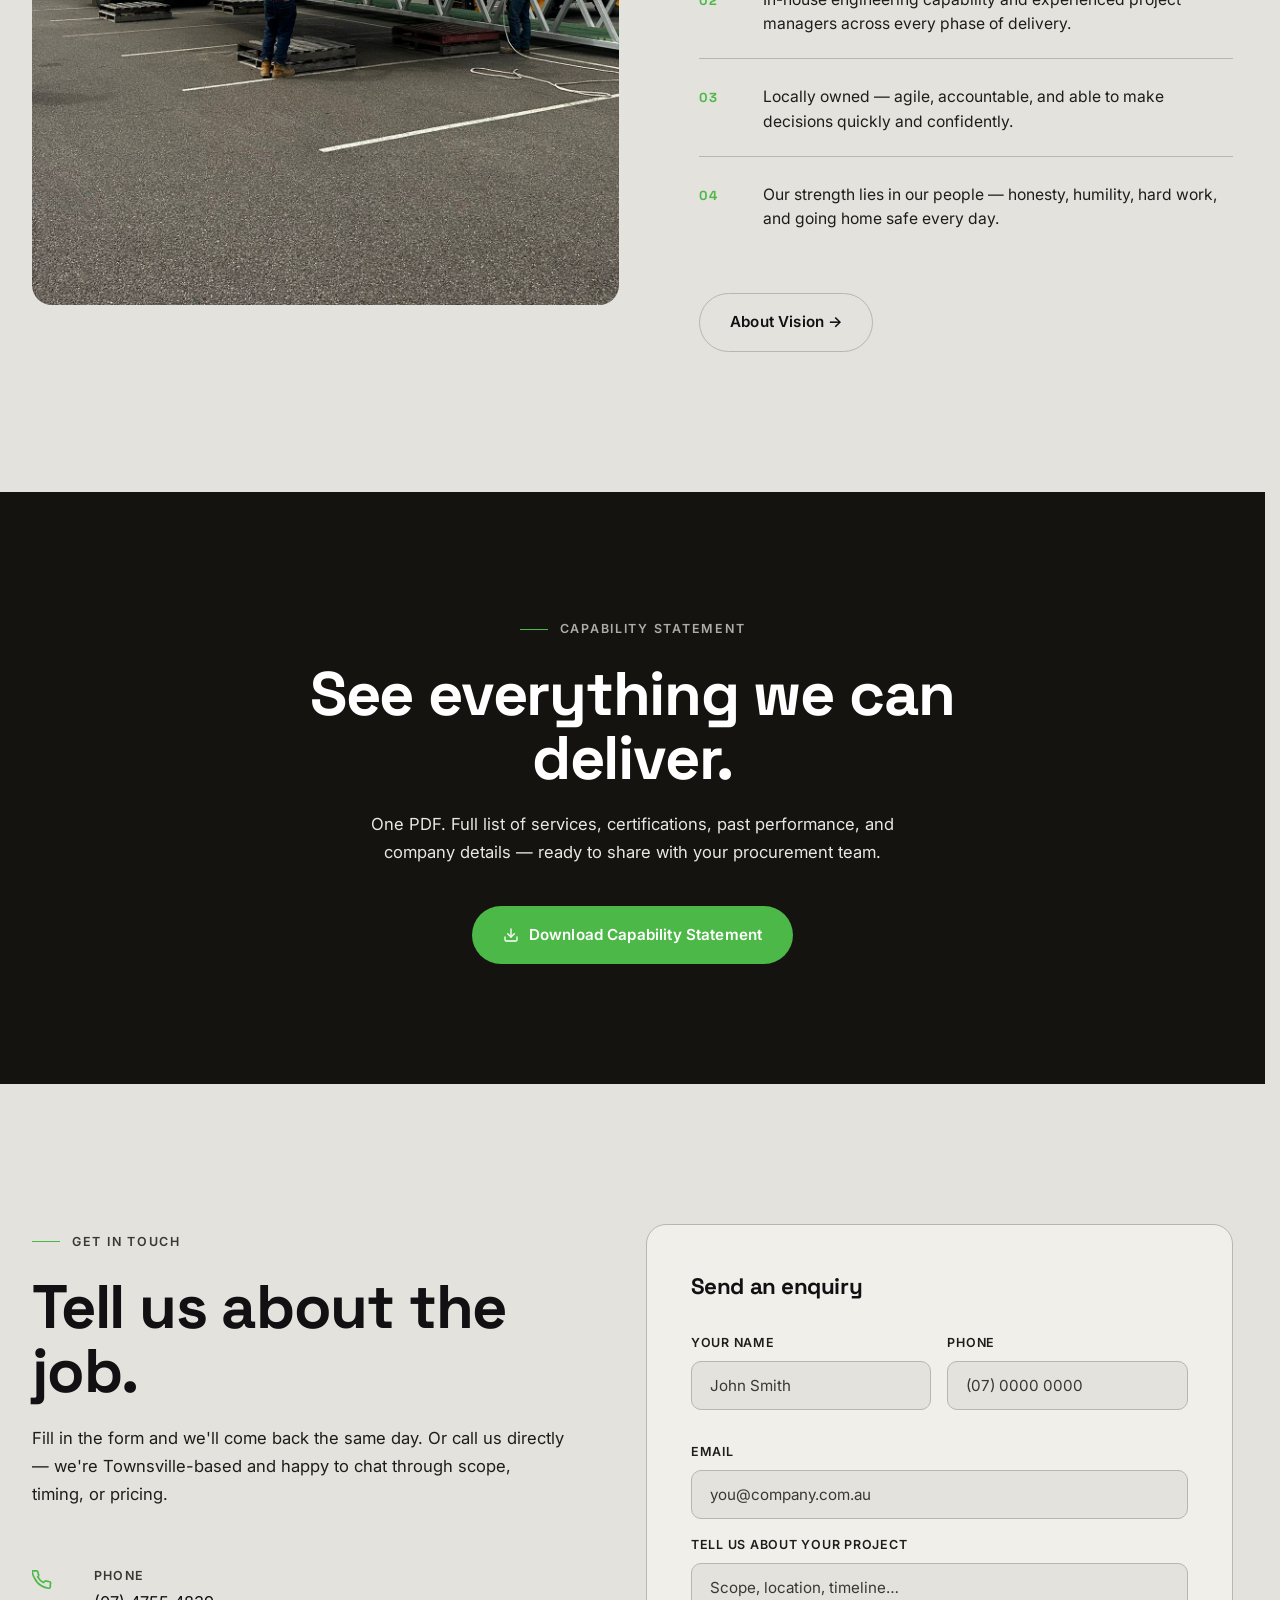
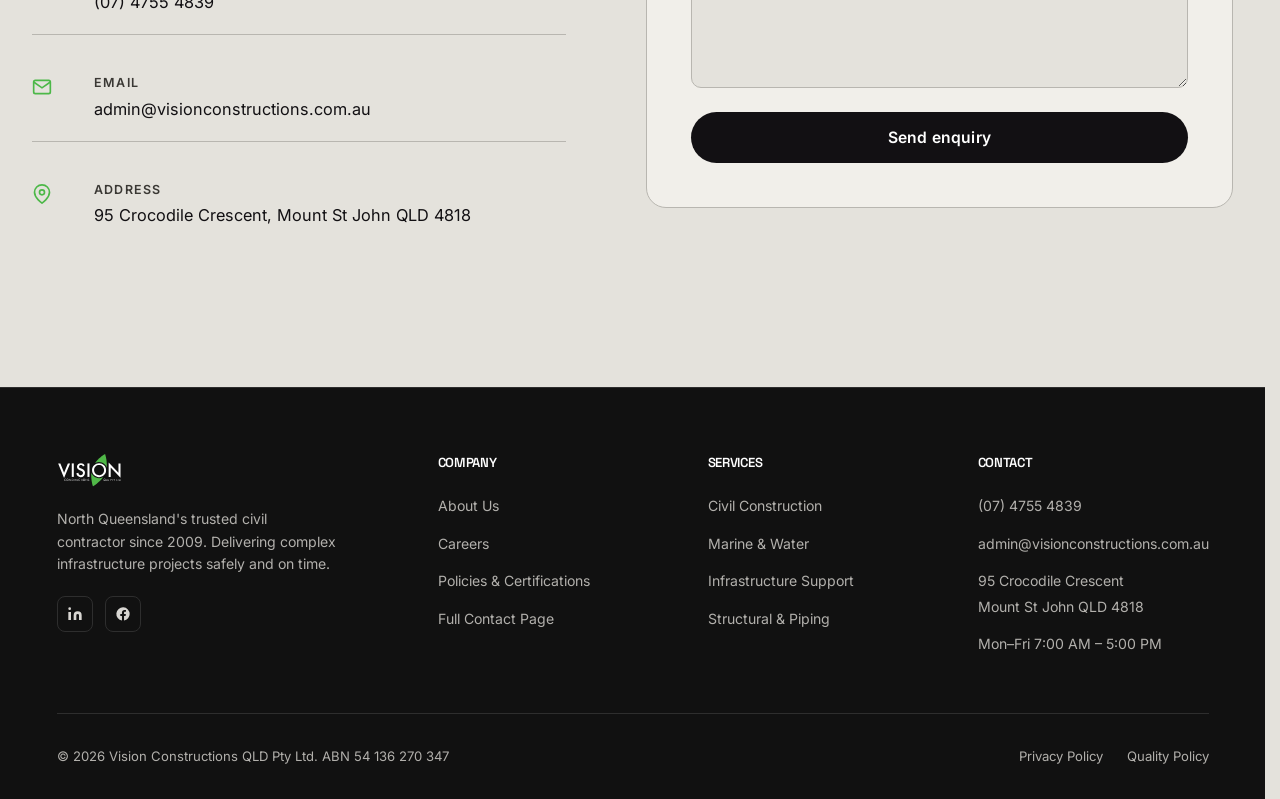
==== commit fd95dfb2: "Upgrade Documents section to full-page preview cards Each policy and certificate now displays the ac" ====
--- a/index.html
+++ b/index.html
@@ -33,7 +33,7 @@
 
   <link rel="preconnect" href="https://fonts.googleapis.com">
   <link href="https://fonts.googleapis.com/css2?family=Inter:wght@400;500;600;700;800;900&family=Space+Grotesk:wght@500;600;700&display=swap" rel="stylesheet">
-  <link rel="stylesheet" href="styles.css?v=20260428a">
+  <link rel="stylesheet" href="styles.css?v=20260428b">
 </head>
 <body class="v2">
 
@@ -363,6 +363,6 @@
   </div>
 </footer>
 
-<script src="main.js?v=20260428a"></script>
+<script src="main.js?v=20260428b"></script>
 </body>
 </html>
--- a/styles.css
+++ b/styles.css
@@ -1597,22 +1597,45 @@
 .v2-detail-meta strong { color: var(--h-ink); font-weight: 600; margin-right: 6px; }
 @media (max-width: 900px) { .v2-detail-list { grid-template-columns: 1fr; } }
 
-/* ── Downloads grid (policies + certificates) ── */
-.v2-downloads-subhead { font-size: 0.82rem; font-weight: 600; letter-spacing: 0.14em; text-transform: uppercase; color: var(--h-ink-soft); margin: 0 0 20px; }
-.v2-downloads-grid { display: grid; grid-template-columns: repeat(3, 1fr); gap: 22px; }
-@media (max-width: 900px) { .v2-downloads-grid { grid-template-columns: 1fr; gap: 16px; } }
-
-.v2-download-card {
-  display: flex; align-items: center; gap: 18px;
-  background: var(--h-card); border: 1px solid var(--h-border); border-radius: 14px;
-  padding: 22px 24px; color: var(--h-ink);
-  transition: transform 0.25s ease, border-color 0.25s ease, box-shadow 0.25s ease;
-}
-.v2-download-card:hover { transform: translateY(-3px); border-color: var(--h-ink); box-shadow: 0 14px 32px rgba(26,24,23,0.08); }
-.v2-download-icon { flex: 0 0 44px; height: 44px; border-radius: 10px; background: rgba(76,184,72,0.12); color: var(--h-green); display: inline-flex; align-items: center; justify-content: center; }
-.v2-download-icon svg { width: 22px; height: 22px; }
-.v2-download-body { flex: 1; min-width: 0; }
-.v2-download-body h4 { font-size: 1rem; font-weight: 700; margin: 0 0 4px; color: var(--h-ink); letter-spacing: -0.005em; }
-.v2-download-meta { font-size: 0.78rem; color: var(--h-ink-soft); margin: 0; }
-.v2-download-cta { font-size: 0.82rem; font-weight: 600; letter-spacing: 0.04em; color: var(--h-green); white-space: nowrap; flex-shrink: 0; }
-.v2-download-card:hover .v2-download-cta { color: var(--h-ink); }
+/* ── Documents grid (page-preview cards) ─────── */
+.v2-downloads-subhead { font-size: 0.82rem; font-weight: 600; letter-spacing: 0.14em; text-transform: uppercase; color: var(--h-ink-soft); margin: 0 0 24px; }
+.v2-doc-grid { display: grid; grid-template-columns: repeat(3, 1fr); gap: 32px; }
+@media (max-width: 900px) { .v2-doc-grid { grid-template-columns: repeat(2, 1fr); gap: 22px; } }
+@media (max-width: 560px) { .v2-doc-grid { grid-template-columns: 1fr; gap: 22px; max-width: 360px; margin: 0 auto; } }
+
+.v2-doc-card {
+  display: block; color: var(--h-ink);
+  background: var(--h-card); border: 1px solid var(--h-border); border-radius: 16px;
+  overflow: hidden;
+  transition: transform 0.3s ease, border-color 0.3s ease, box-shadow 0.3s ease;
+}
+.v2-doc-card:hover { transform: translateY(-6px); border-color: var(--h-ink); box-shadow: 0 22px 48px rgba(26,24,23,0.14); }
+.v2-doc-preview {
+  position: relative;
+  aspect-ratio: 210 / 297;
+  background: #ffffff;
+  overflow: hidden;
+  border-bottom: 1px solid var(--h-border);
+}
+.v2-doc-preview img {
+  position: absolute; inset: 0;
+  width: 100%; height: 100%;
+  object-fit: cover; object-position: top center;
+  transition: transform 0.6s ease;
+}
+.v2-doc-card:hover .v2-doc-preview img { transform: scale(1.025); }
+.v2-doc-footer {
+  display: flex; align-items: center; gap: 14px;
+  padding: 18px 22px;
+}
+.v2-doc-meta { flex: 1; min-width: 0; }
+.v2-doc-meta h4 { font-size: 1rem; font-weight: 700; margin: 0 0 4px; color: var(--h-ink); letter-spacing: -0.005em; line-height: 1.3; }
+.v2-doc-meta p { font-size: 0.78rem; color: var(--h-ink-soft); margin: 0; }
+.v2-doc-icon {
+  flex: 0 0 38px; height: 38px; border-radius: 10px;
+  background: rgba(76,184,72,0.12); color: var(--h-green);
+  display: inline-flex; align-items: center; justify-content: center;
+  transition: background 0.25s ease, color 0.25s ease, transform 0.25s ease;
+}
+.v2-doc-icon svg { width: 18px; height: 18px; }
+.v2-doc-card:hover .v2-doc-icon { background: var(--h-green); color: #fff; transform: translateY(-1px); }
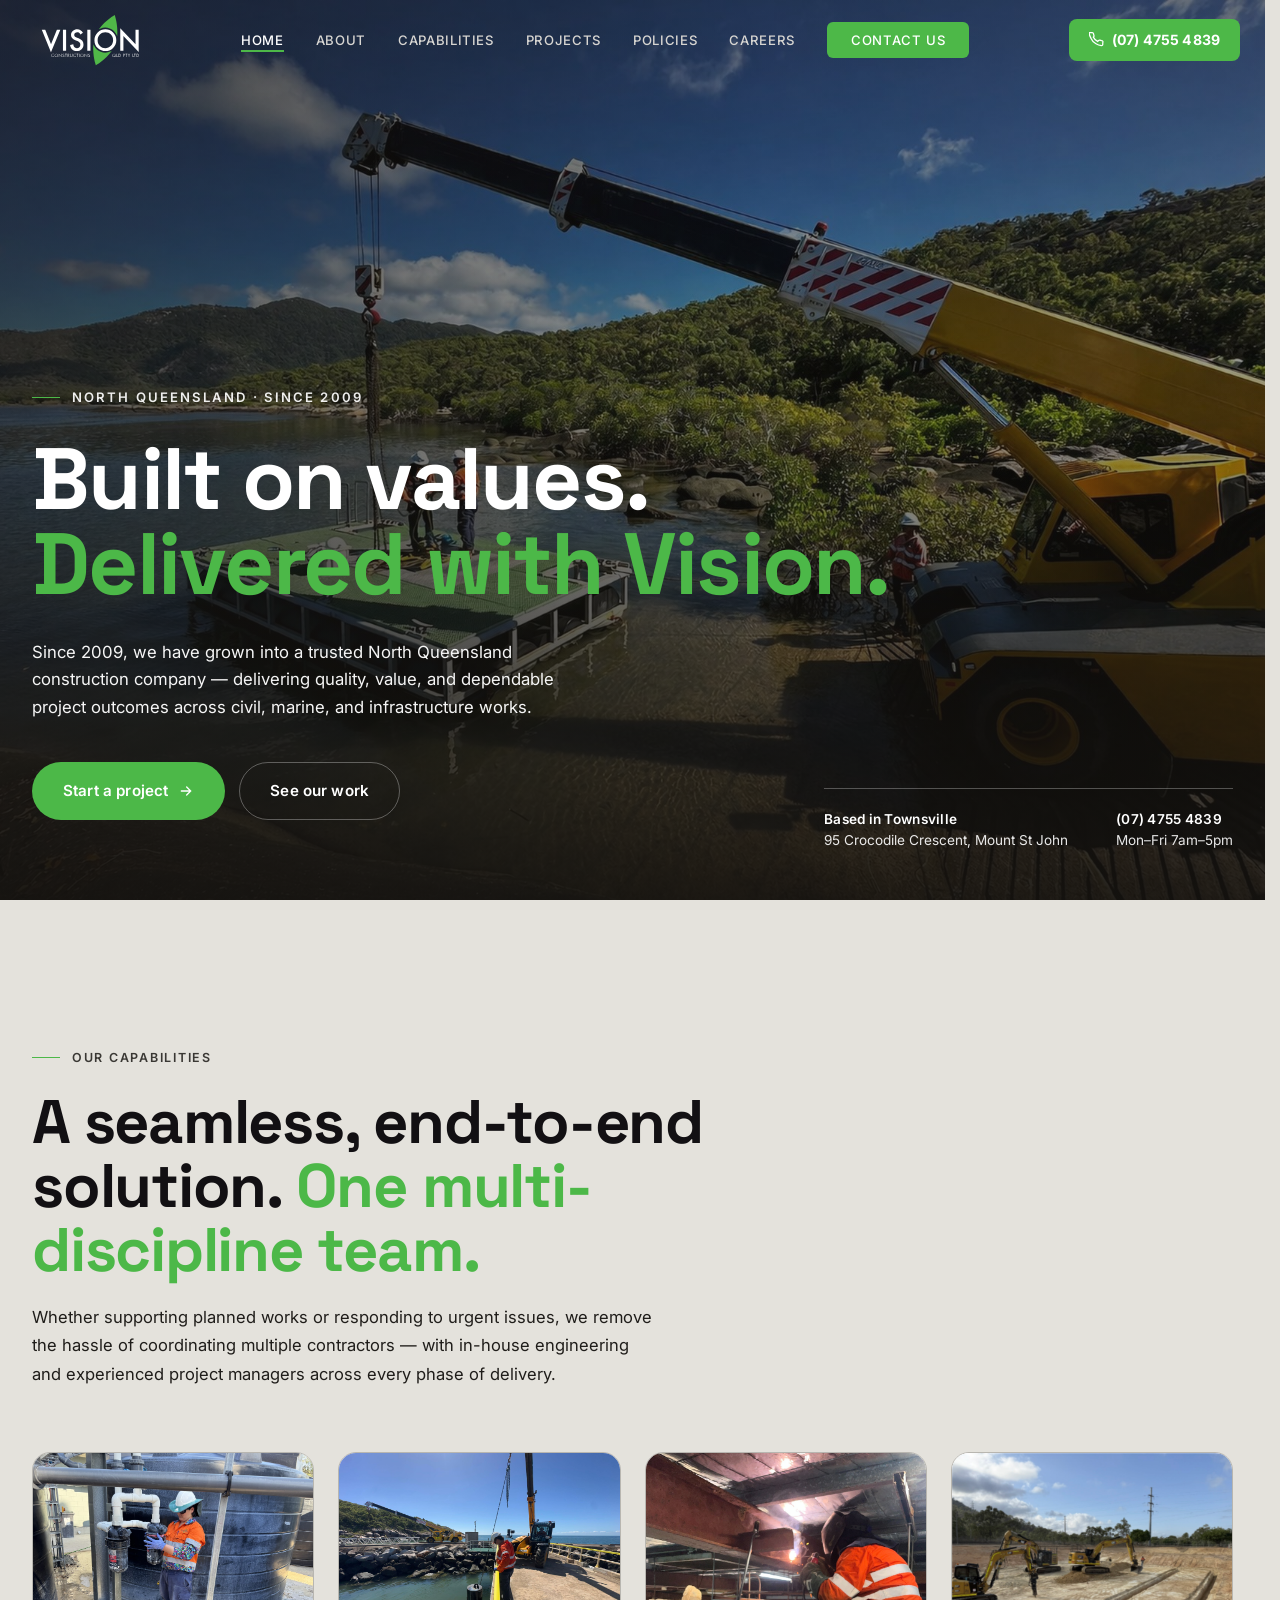
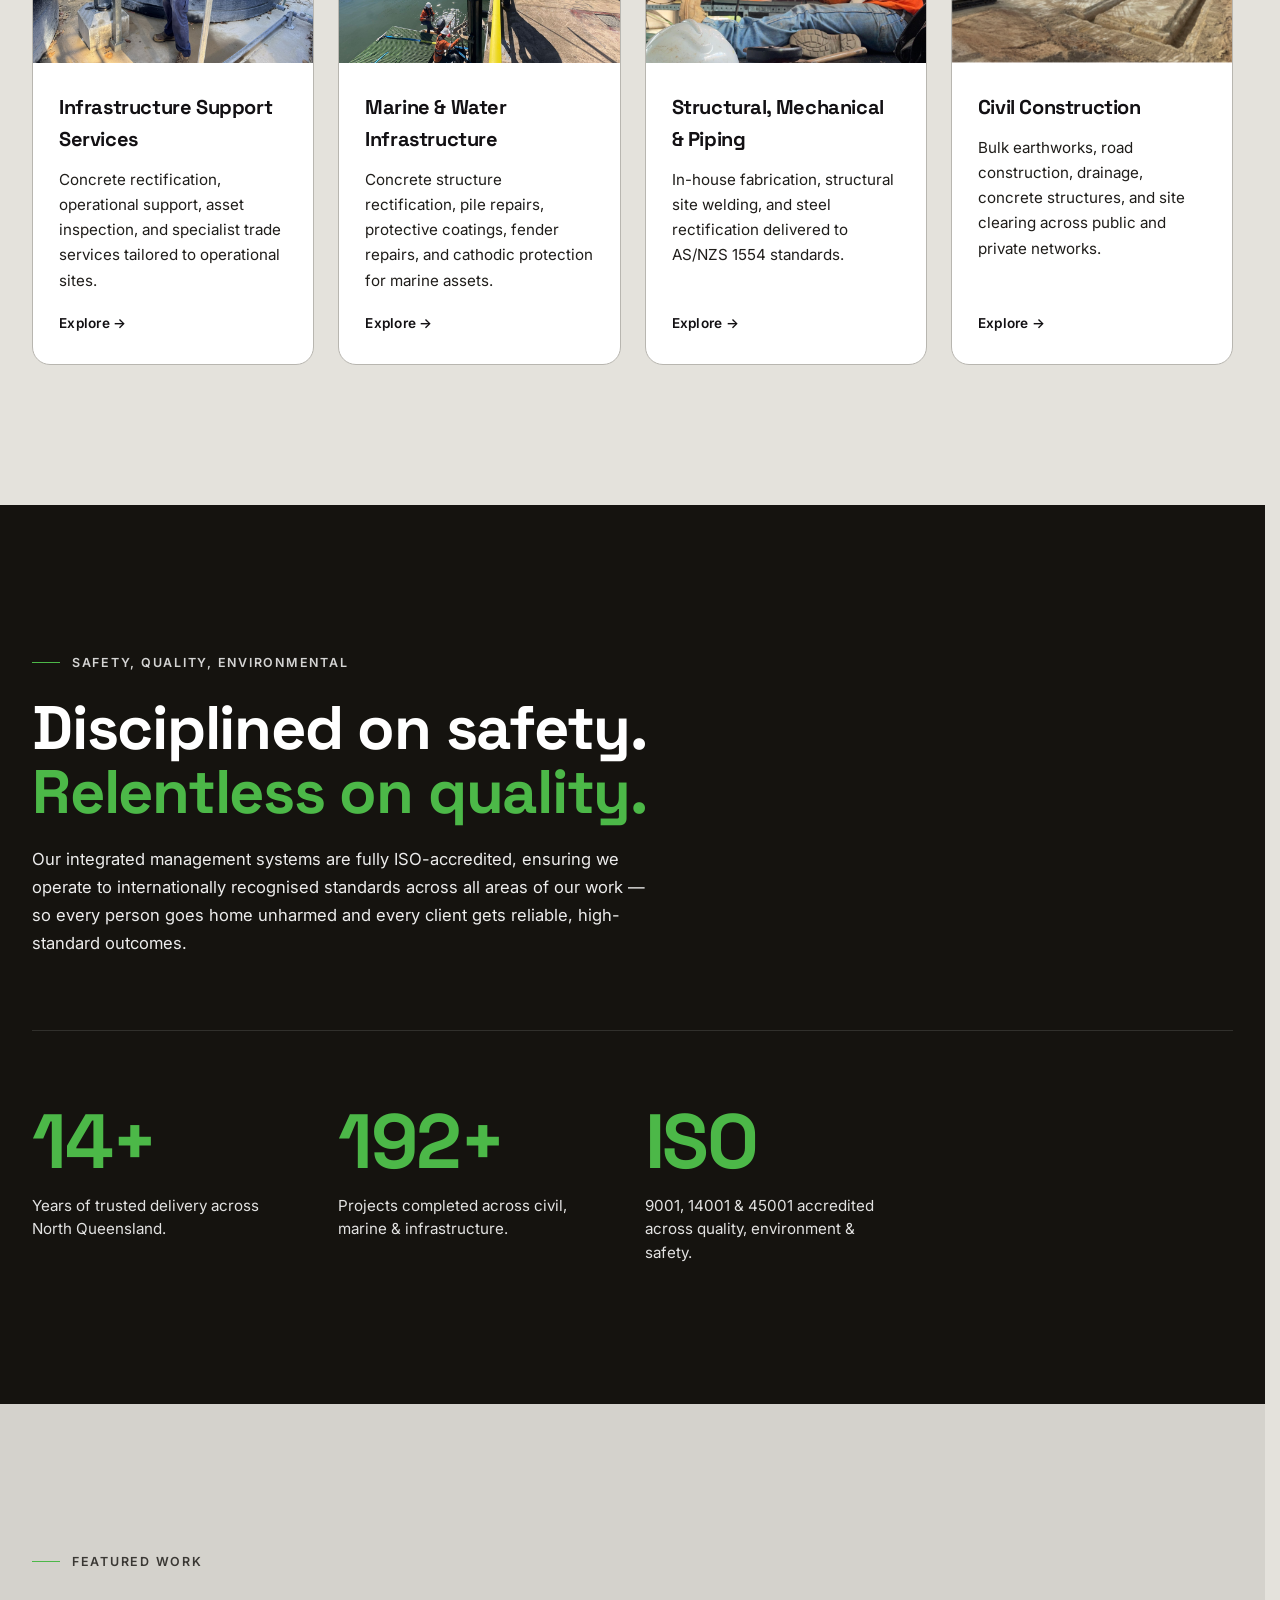
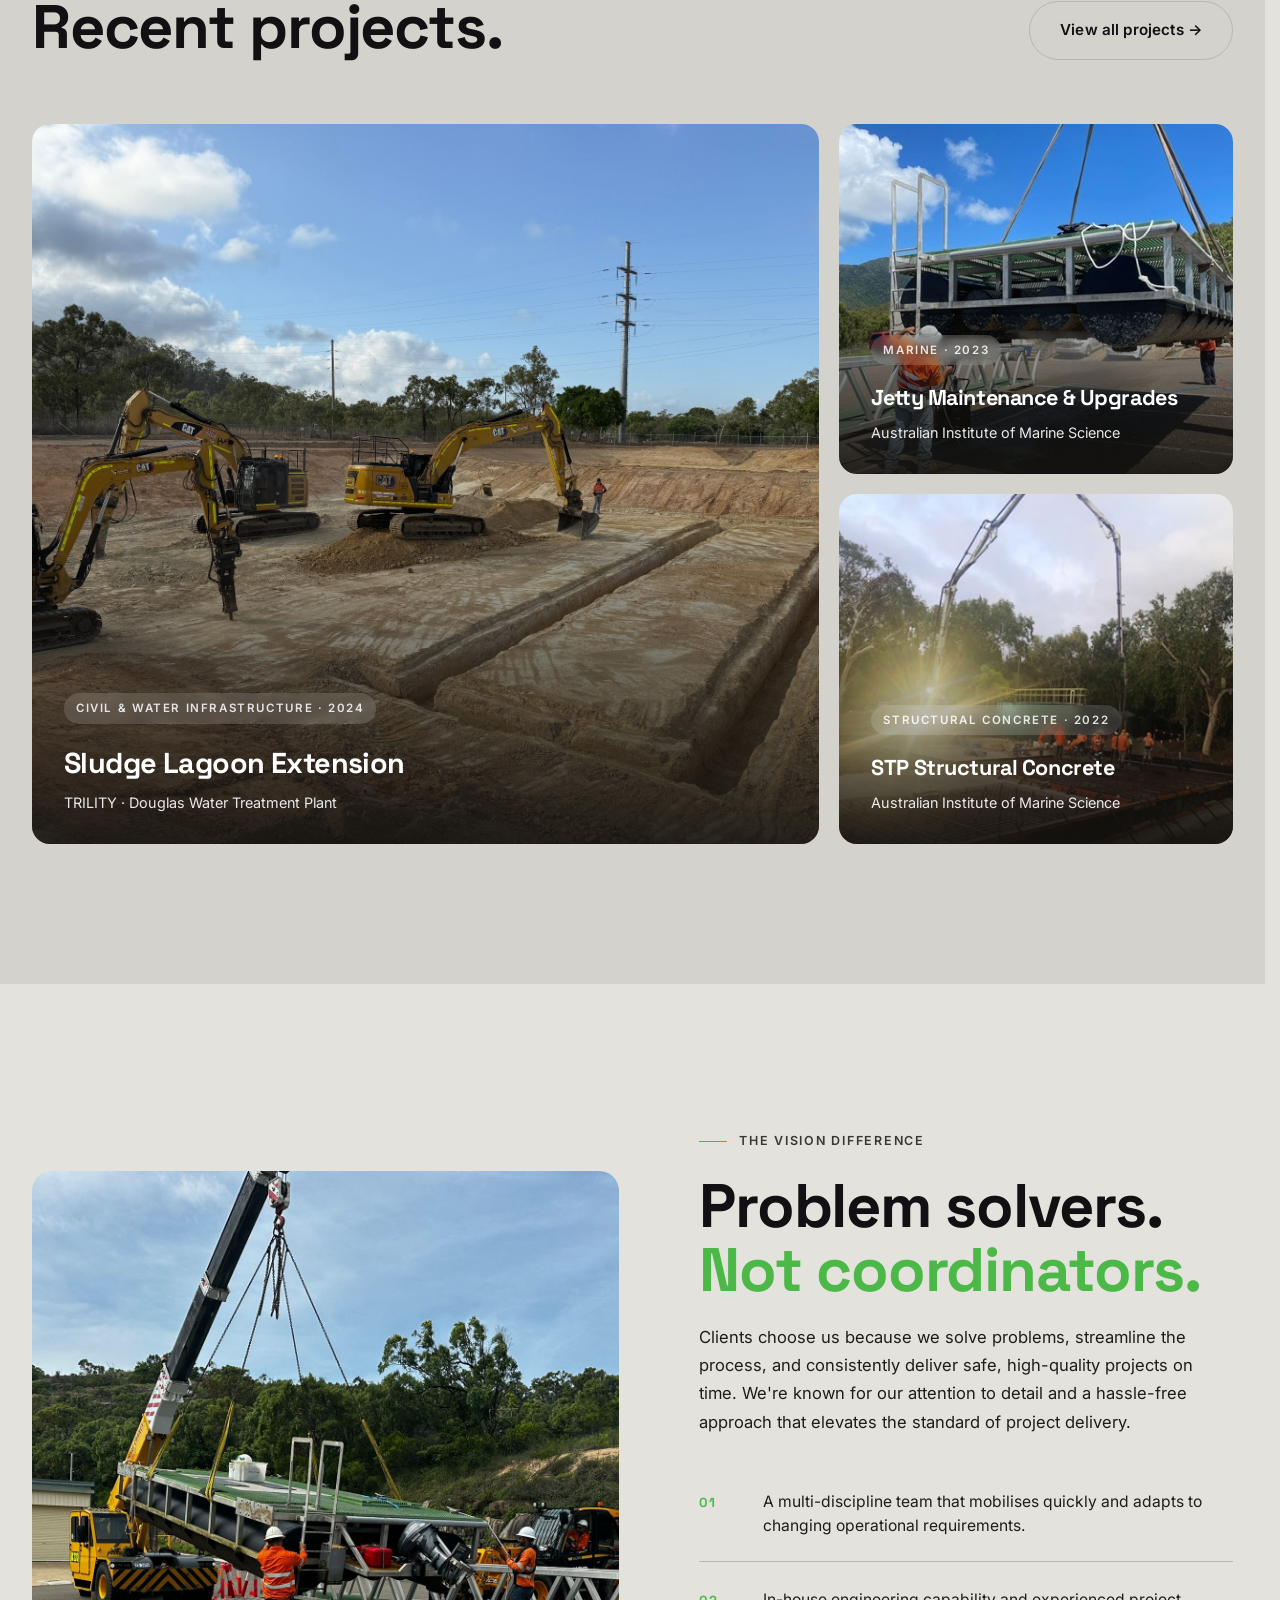
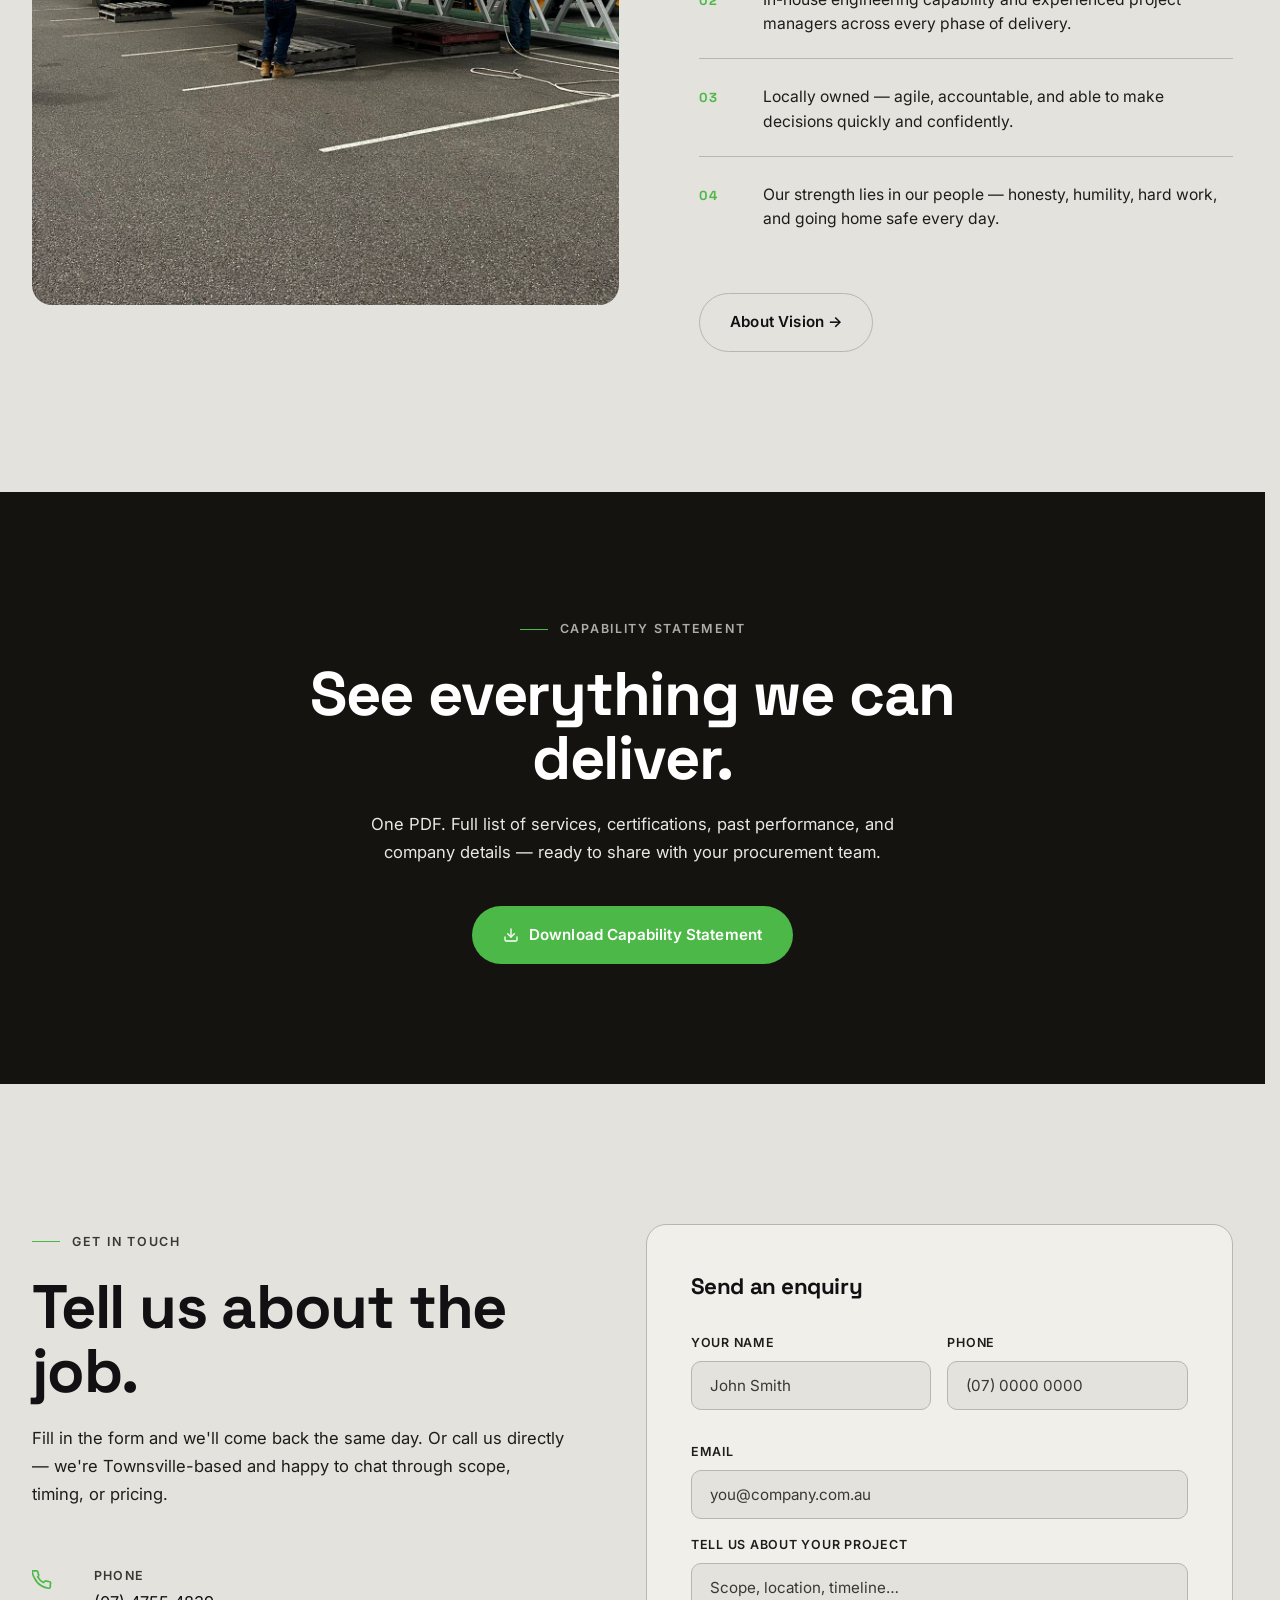
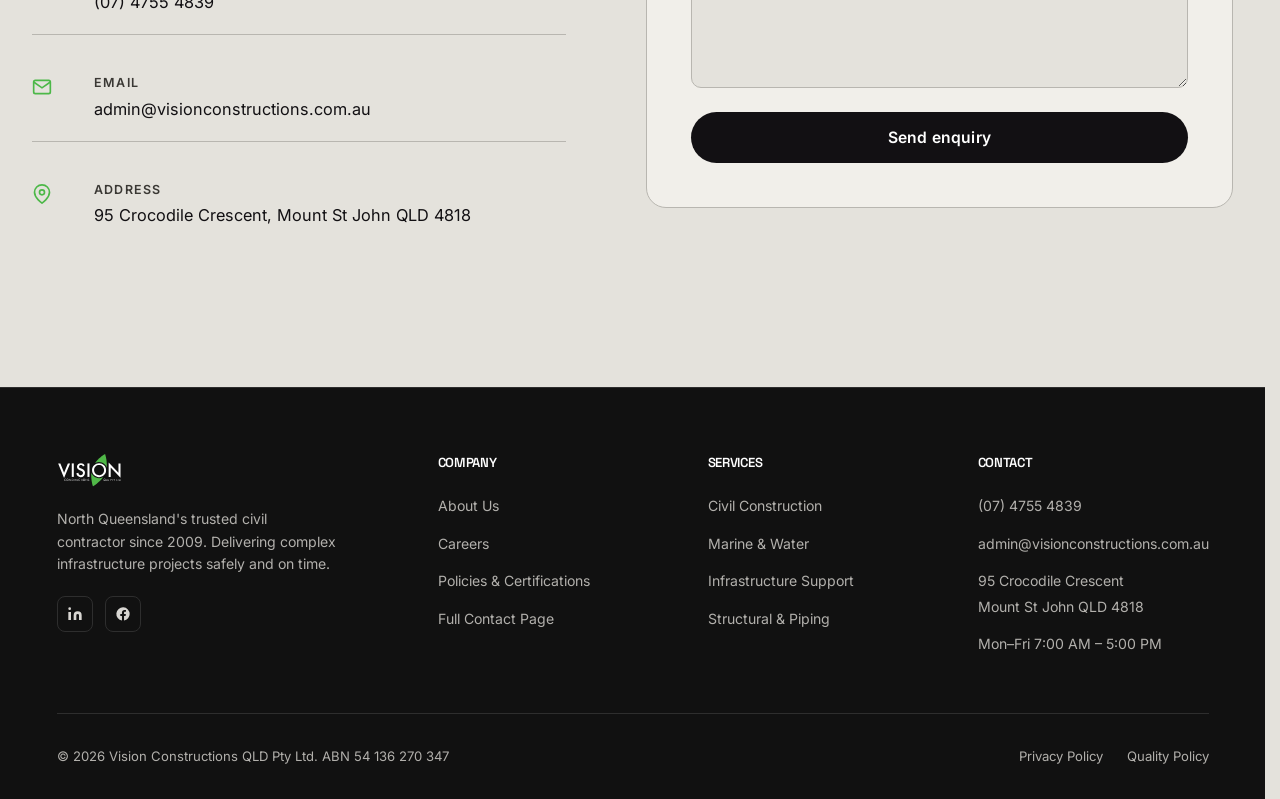
==== commit b706e2d4: "Fix careers form — resume upload was silently failing every application Formspree rejects file uploa" ====
--- a/index.html
+++ b/index.html
@@ -33,7 +33,7 @@
 
   <link rel="preconnect" href="https://fonts.googleapis.com">
   <link href="https://fonts.googleapis.com/css2?family=Inter:wght@400;500;600;700;800;900&family=Space+Grotesk:wght@500;600;700&display=swap" rel="stylesheet">
-  <link rel="stylesheet" href="styles.css?v=20260428b">
+  <link rel="stylesheet" href="styles.css?v=20260803a">
 </head>
 <body class="v2">
 
@@ -283,6 +283,7 @@
 
       <form class="v2-form reveal" id="contactForm" action="https://formspree.io/f/mbdqkanq" method="POST">
         <input type="hidden" name="_subject" value="New homepage enquiry — visionconstructions.com.au">
+        <input type="text" name="_gotcha" class="v2-form-gotcha" tabindex="-1" autocomplete="off" aria-hidden="true">
         <h3>Send an enquiry</h3>
         <div class="v2-form-row">
           <div class="v2-form-group">
@@ -363,6 +364,6 @@
   </div>
 </footer>
 
-<script src="main.js?v=20260428b"></script>
+<script src="main.js?v=20260803a"></script>
 </body>
 </html>
--- a/styles.css
+++ b/styles.css
@@ -1340,6 +1340,23 @@
 .v2-form-group input::placeholder, .v2-form-group textarea::placeholder { color: var(--h-ink-soft); }
 .v2-form-group input:focus, .v2-form-group textarea:focus { outline: none; border-color: var(--h-green); }
 .v2-form-group textarea { resize: vertical; min-height: 120px; }
+.v2-form-note {
+  margin: 0 0 20px; padding: 14px 18px;
+  background: var(--h-bg); border: 1px solid var(--h-border); border-radius: 10px;
+  font-size: 0.9rem; line-height: 1.6; color: var(--h-ink-muted);
+  overflow-wrap: break-word; /* the email address is long enough to overflow on phones */
+}
+.v2-form-note strong { color: var(--h-ink); font-weight: 600; }
+.v2-form-note a { color: var(--h-green); font-weight: 600; text-decoration: underline; text-underline-offset: 2px; }
+.v2-form-status {
+  margin: 14px 0 0; padding: 12px 16px; border-radius: 10px;
+  font-size: 0.9rem; line-height: 1.55; overflow-wrap: break-word;
+}
+.v2-form-status a { font-weight: 600; text-decoration: underline; text-underline-offset: 2px; color: inherit; }
+.v2-form-status--ok { background: rgba(76, 184, 72, 0.14); border: 1px solid rgba(76, 184, 72, 0.45); color: #1F5C1D; }
+.v2-form-status--error { background: rgba(178, 42, 34, 0.10); border: 1px solid rgba(178, 42, 34, 0.35); color: #8C221B; }
+/* Spam honeypot — hidden from people, filled in by bots */
+.v2-form-gotcha { position: absolute; left: -9999px; width: 1px; height: 1px; opacity: 0; }
 .v2-form-submit {
   width: 100%; padding: 16px; background: var(--h-ink); color: #fff;
   border: none; border-radius: 999px; font-size: 0.98rem; font-weight: 600; letter-spacing: 0.01em;
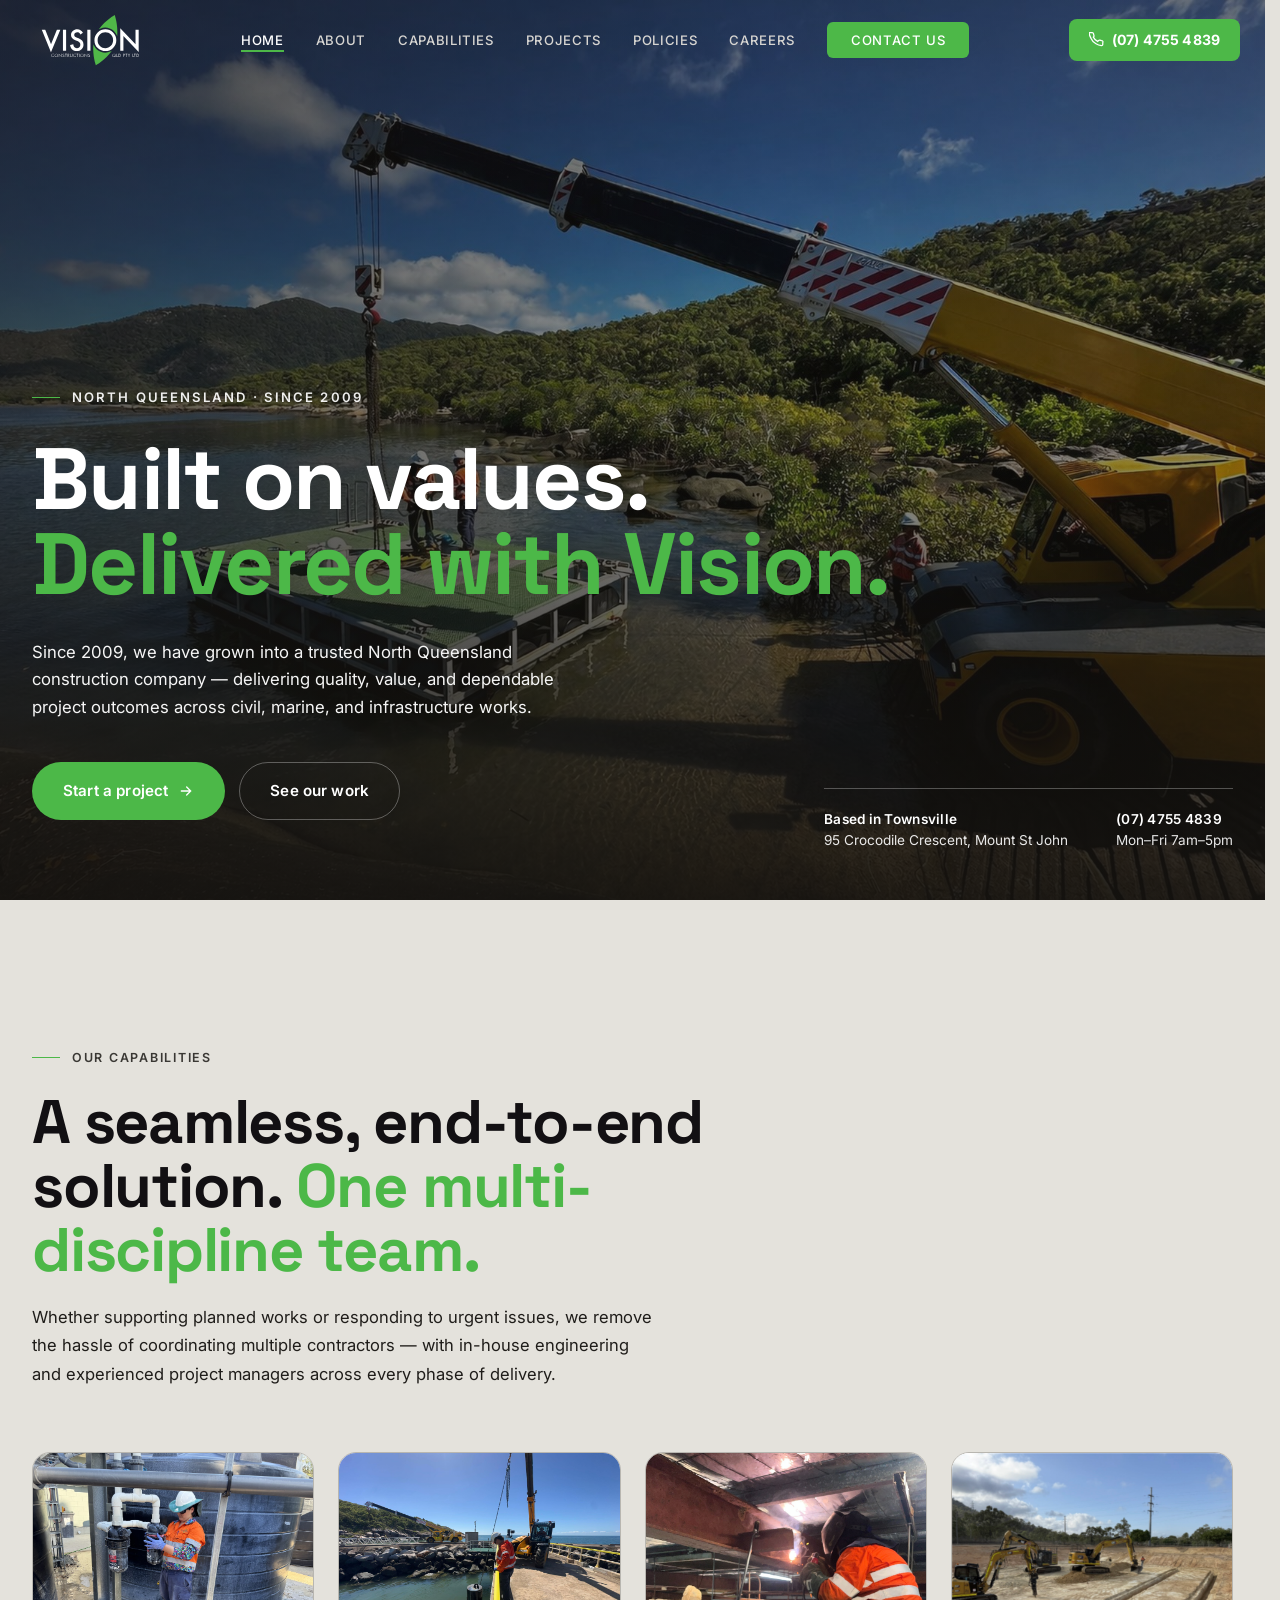
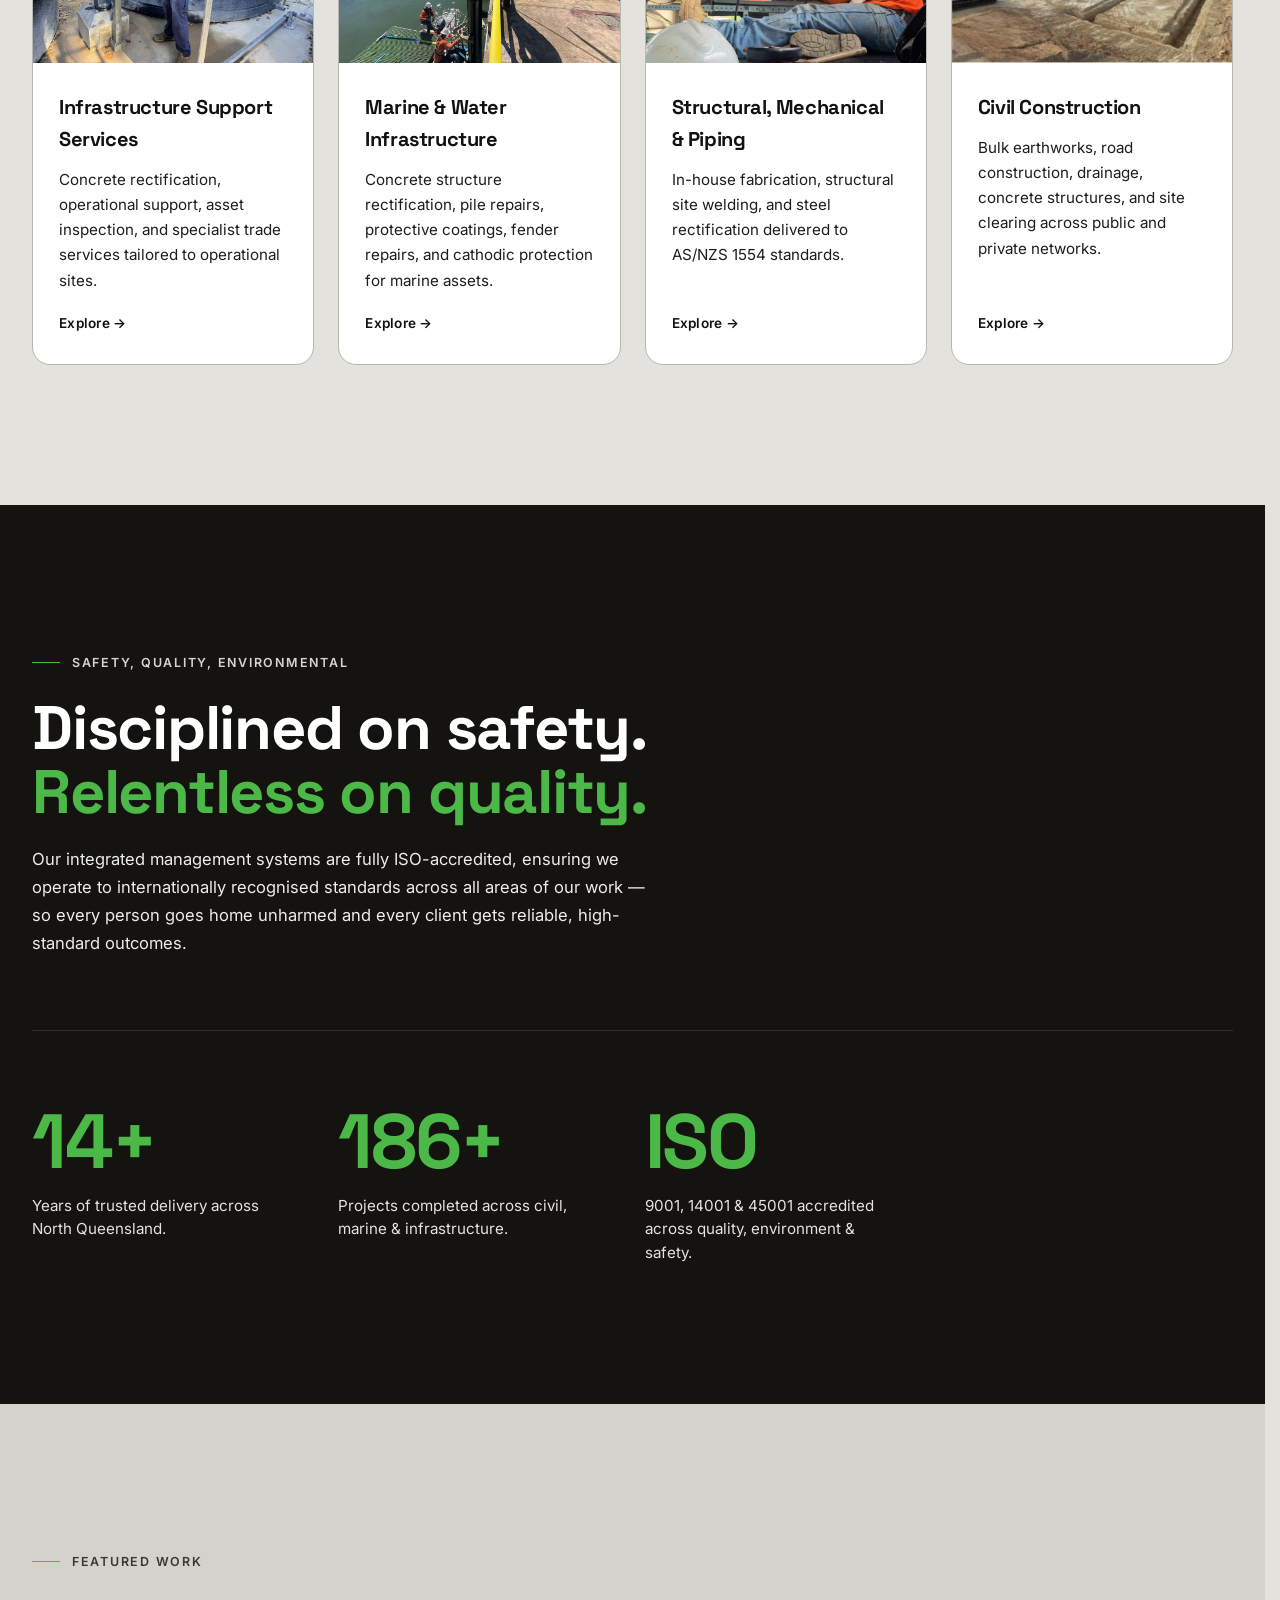
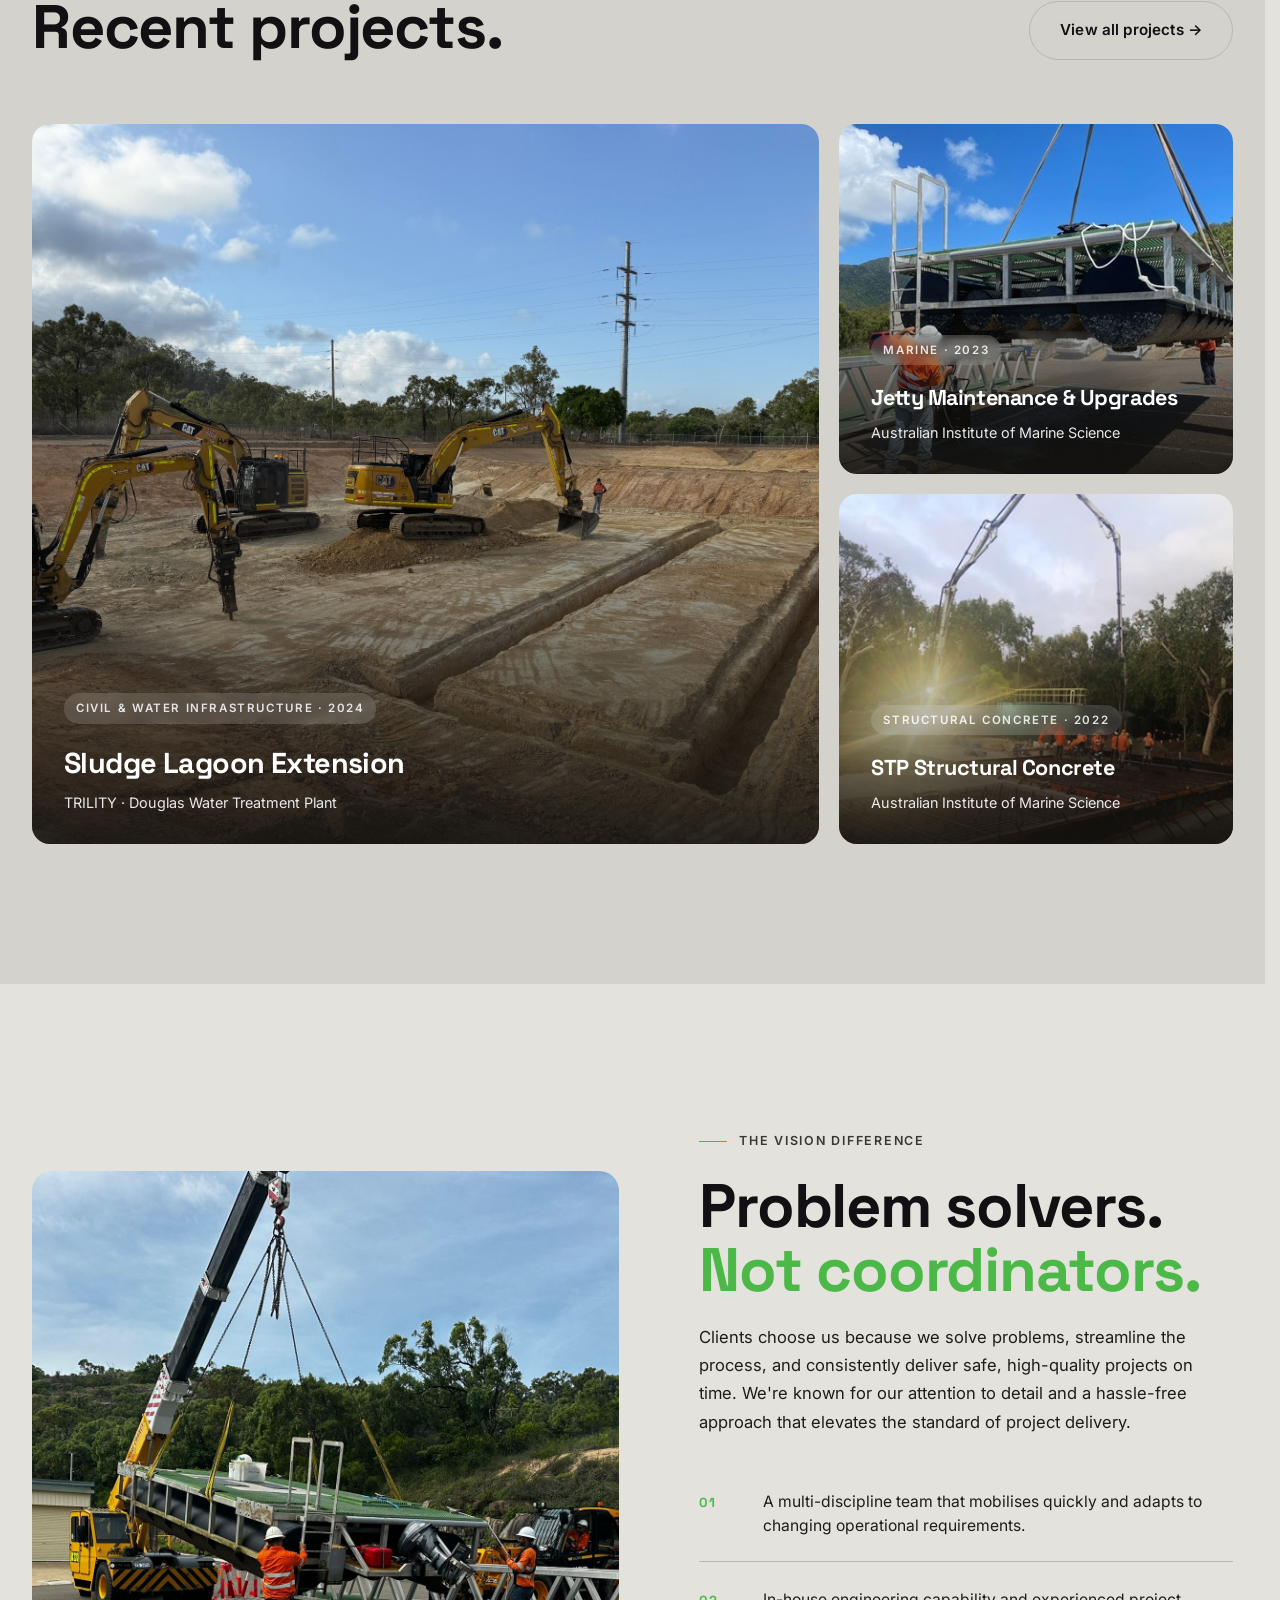
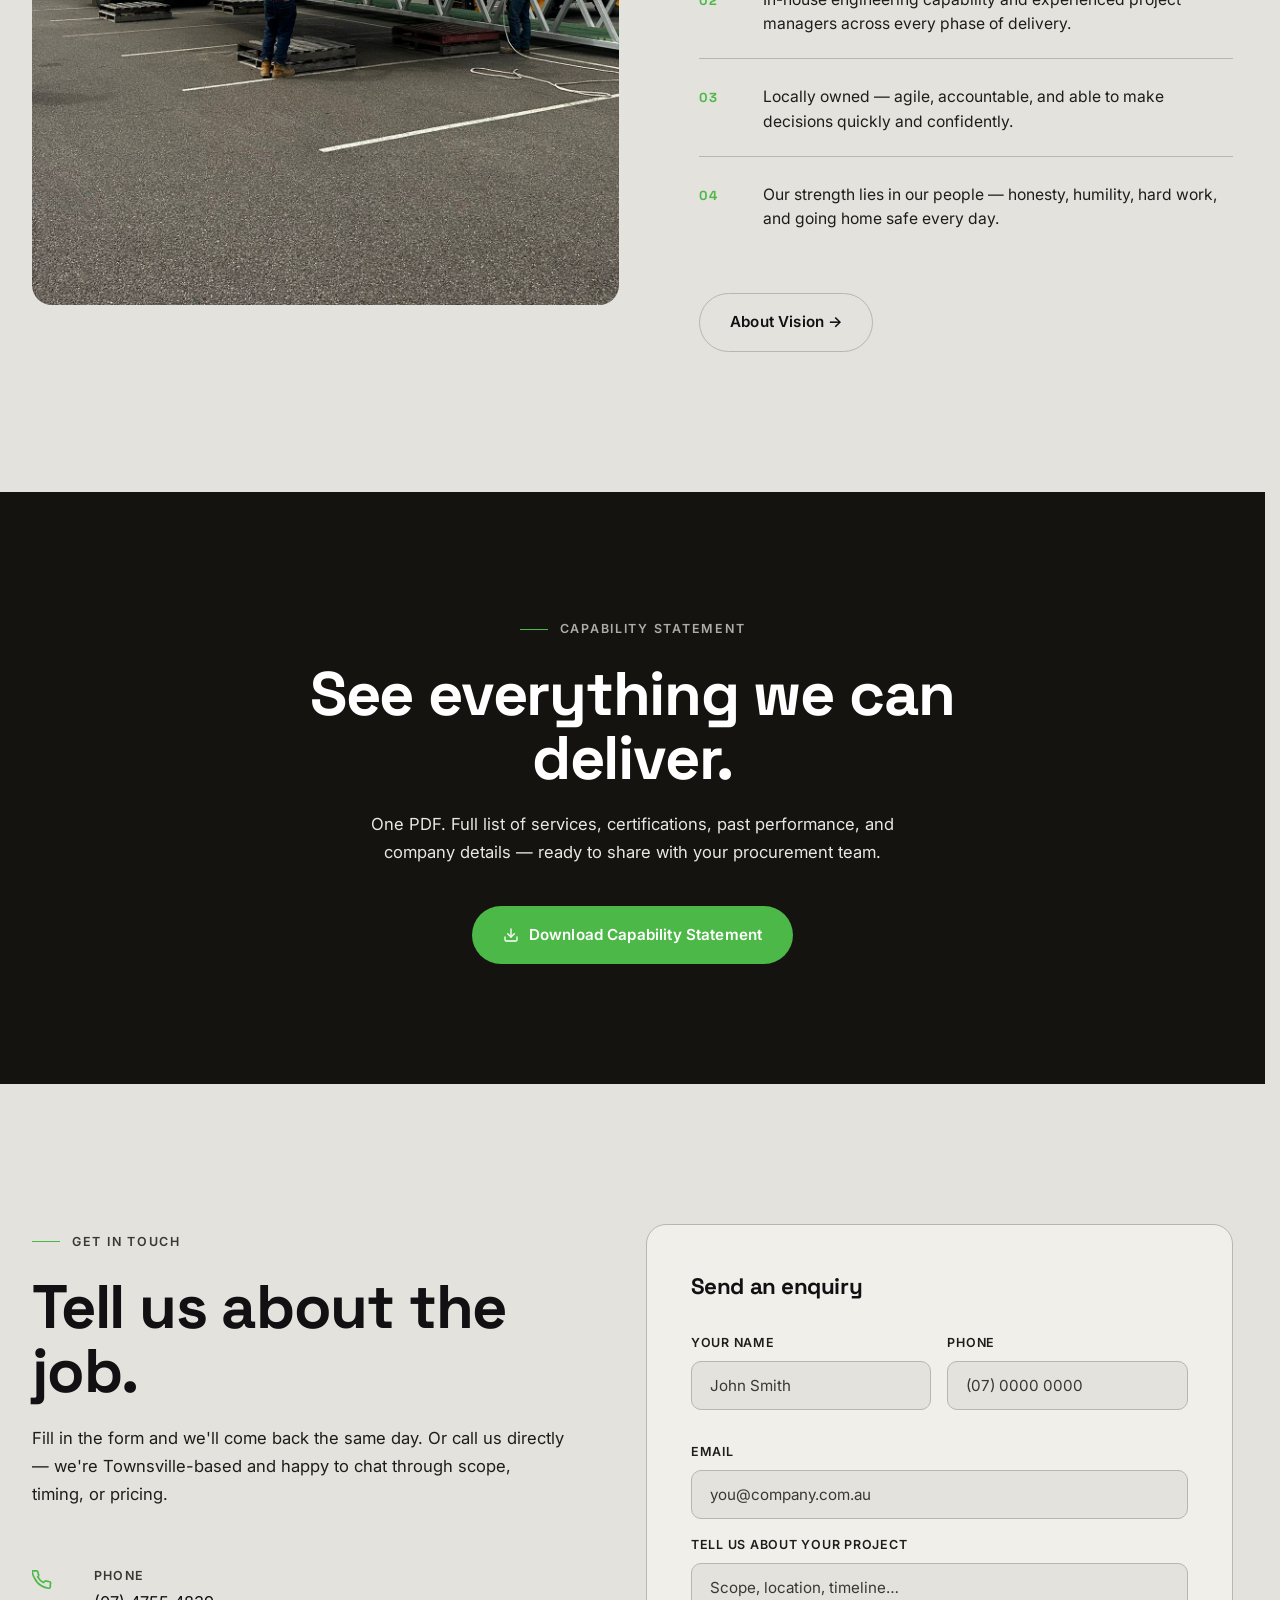
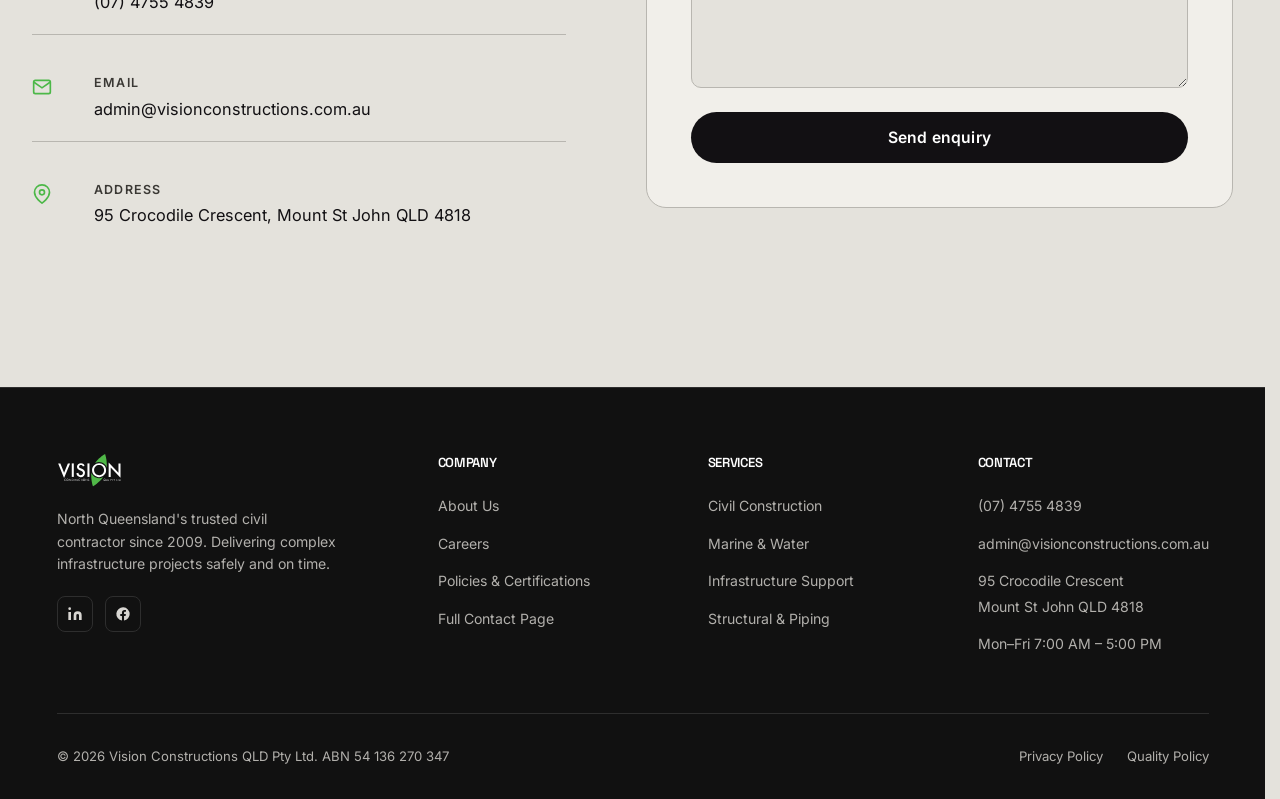
==== commit 232fcf45: "Publish the 2026 Capability Statement (12pp, replaces April edition) Client-supplied 2026 edition, b" ====
--- a/index.html
+++ b/index.html
@@ -33,7 +33,7 @@
 
   <link rel="preconnect" href="https://fonts.googleapis.com">
   <link href="https://fonts.googleapis.com/css2?family=Inter:wght@400;500;600;700;800;900&family=Space+Grotesk:wght@500;600;700&display=swap" rel="stylesheet">
-  <link rel="stylesheet" href="styles.css?v=20260803a">
+  <link rel="stylesheet" href="styles.css?v=20261028a">
 </head>
 <body class="v2">
 
@@ -364,6 +364,6 @@
   </div>
 </footer>
 
-<script src="main.js?v=20260803a"></script>
+<script src="main.js?v=20261028a"></script>
 </body>
 </html>
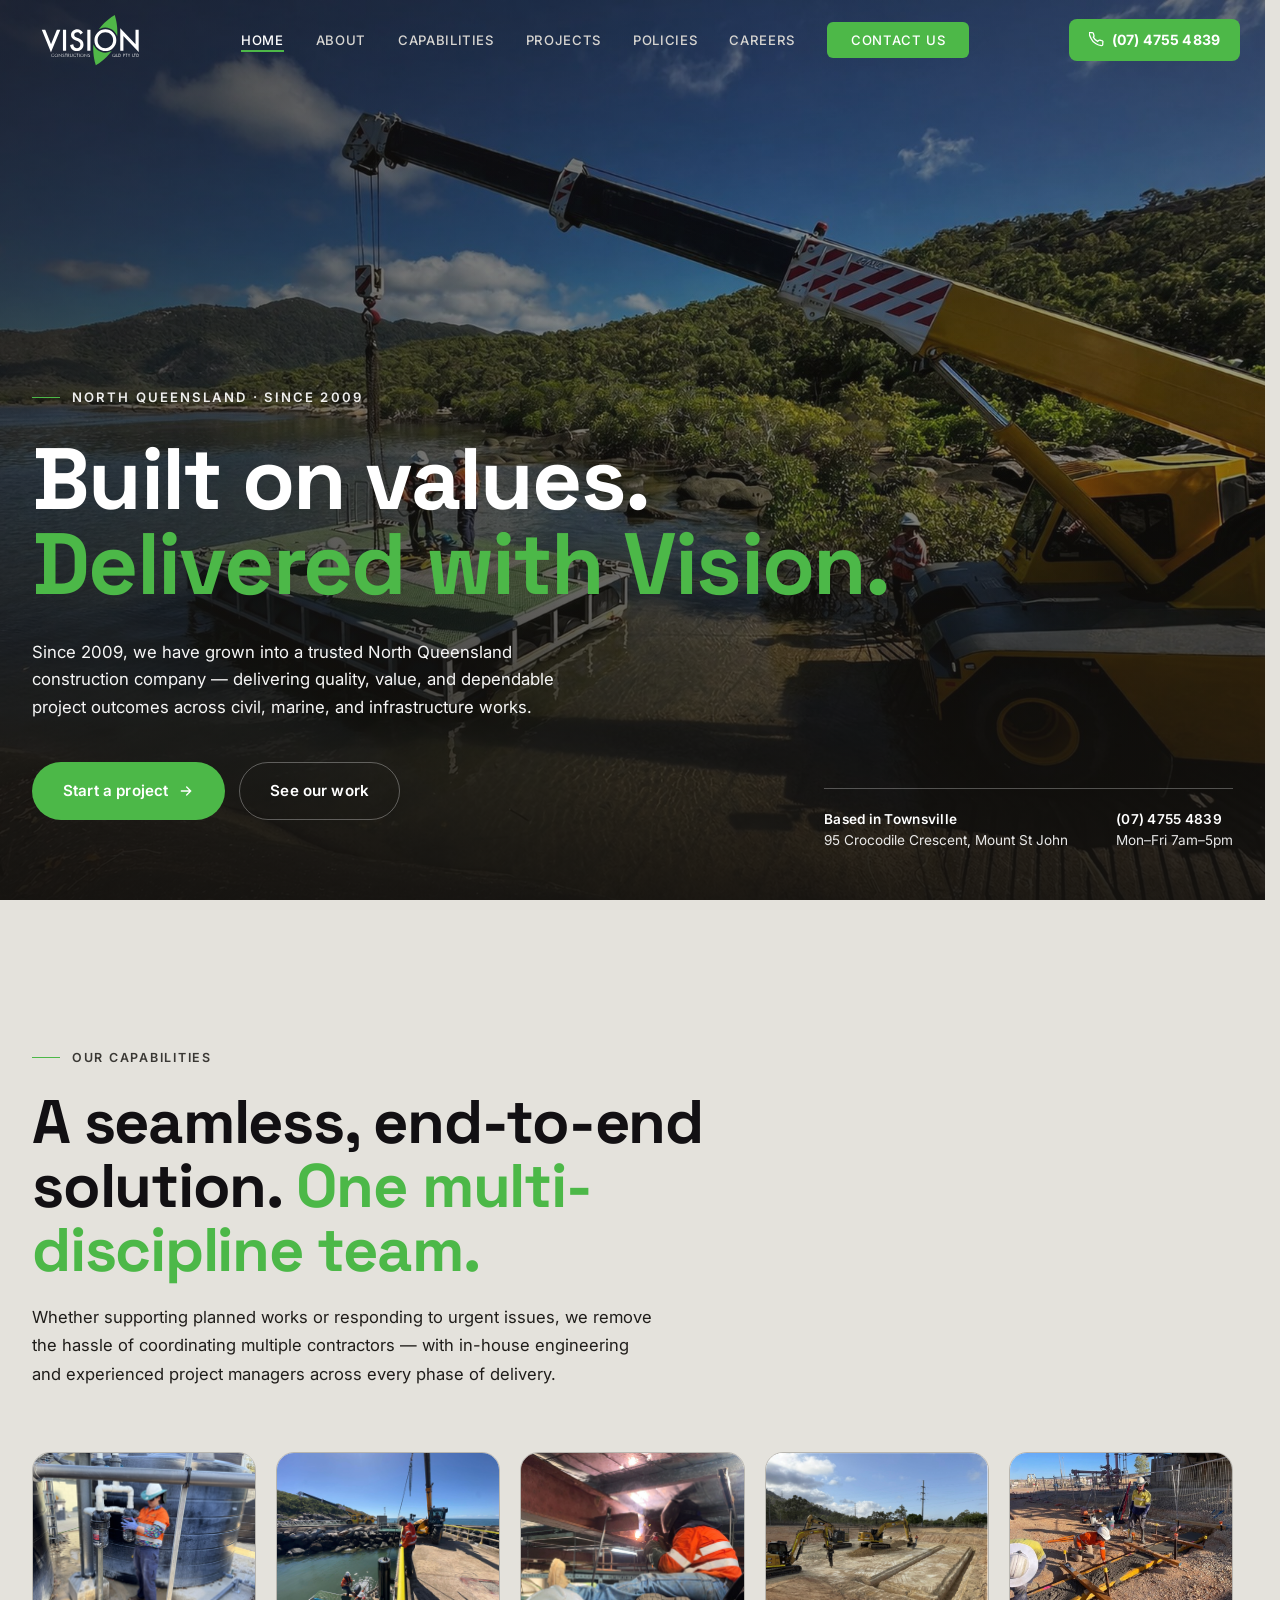
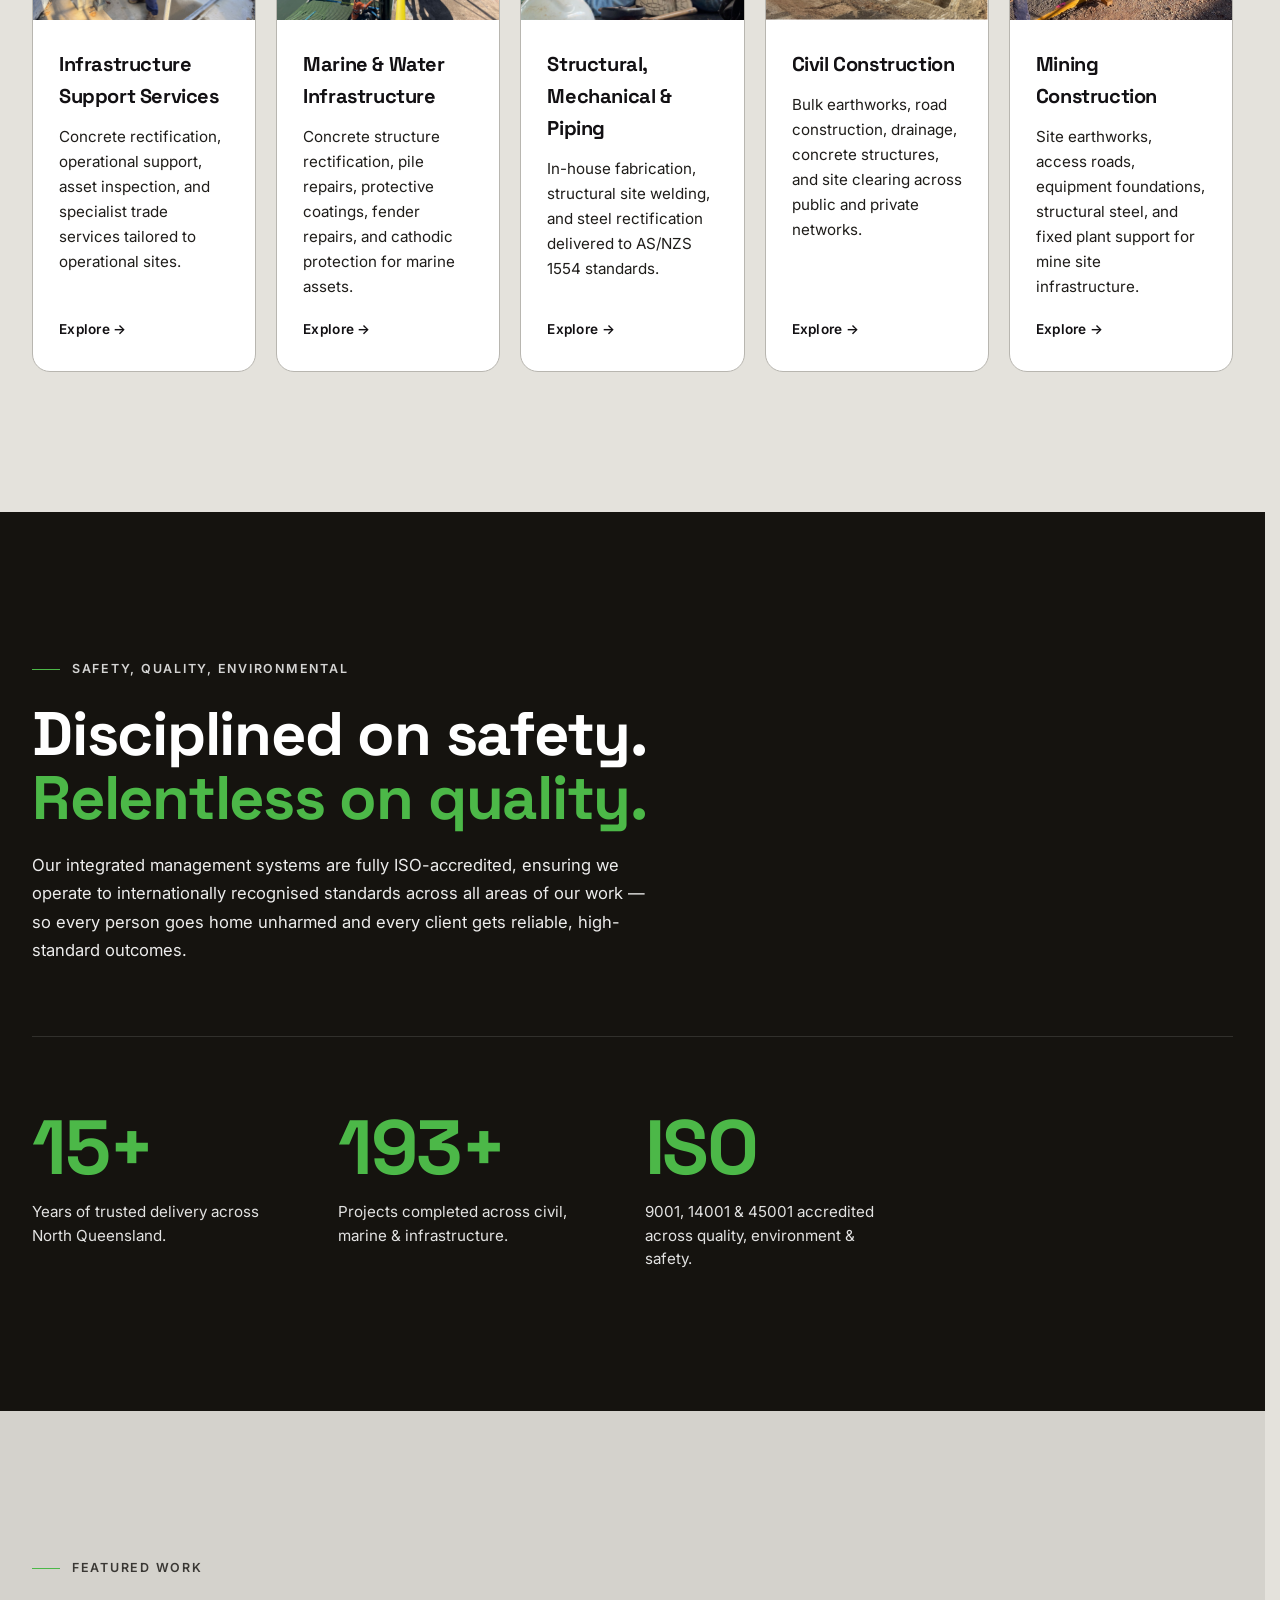
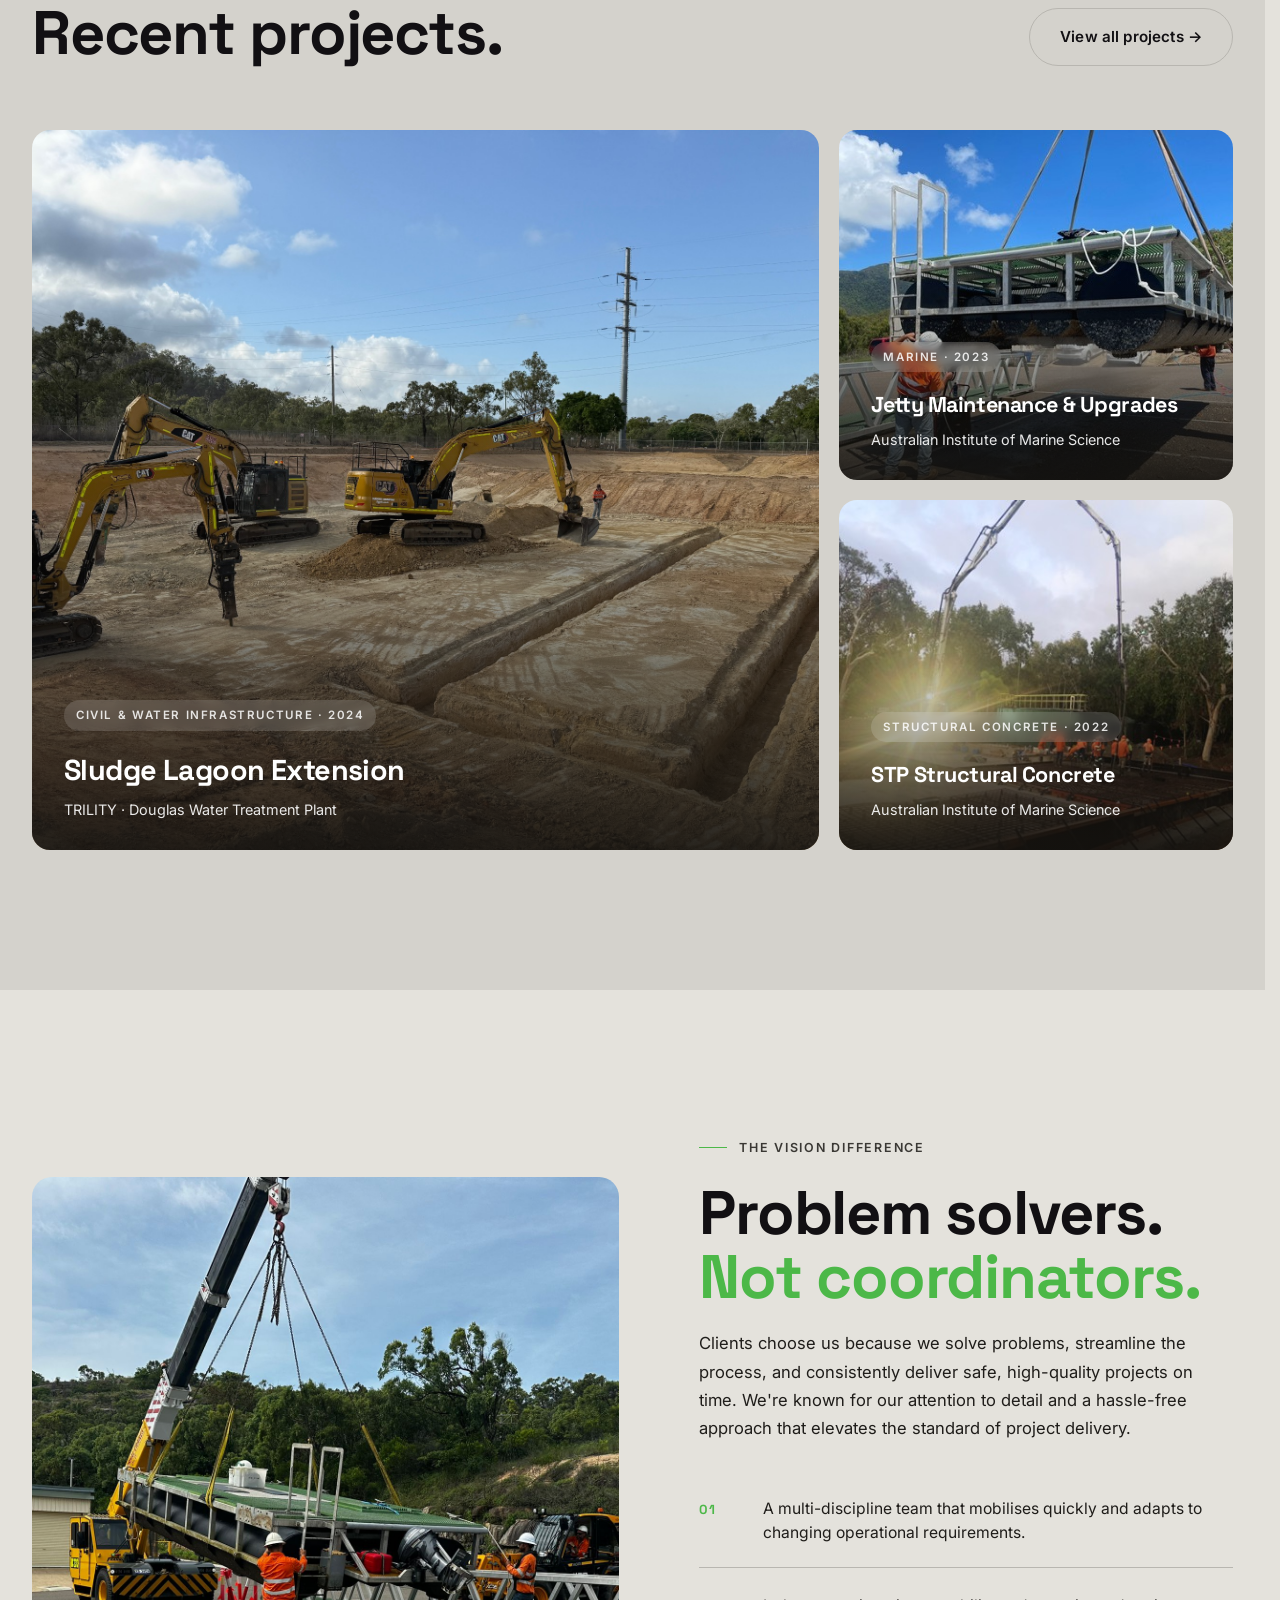
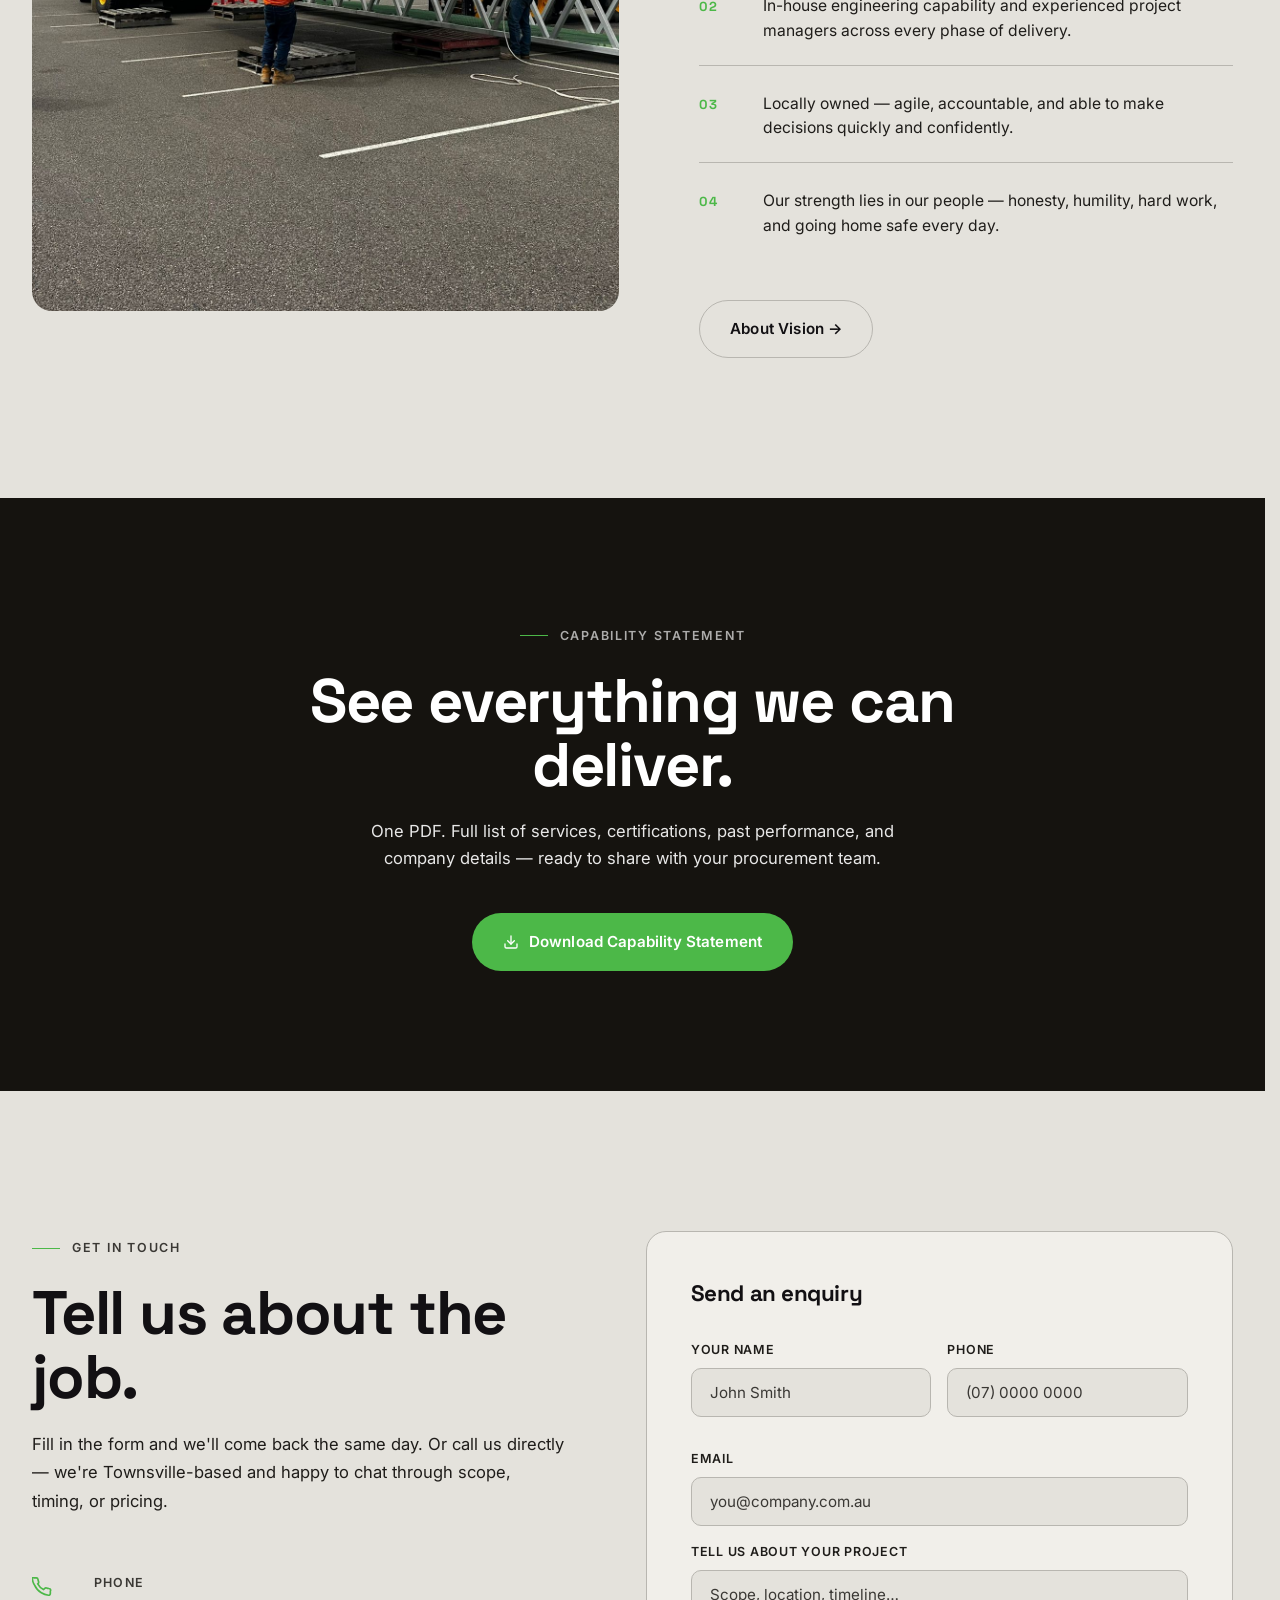
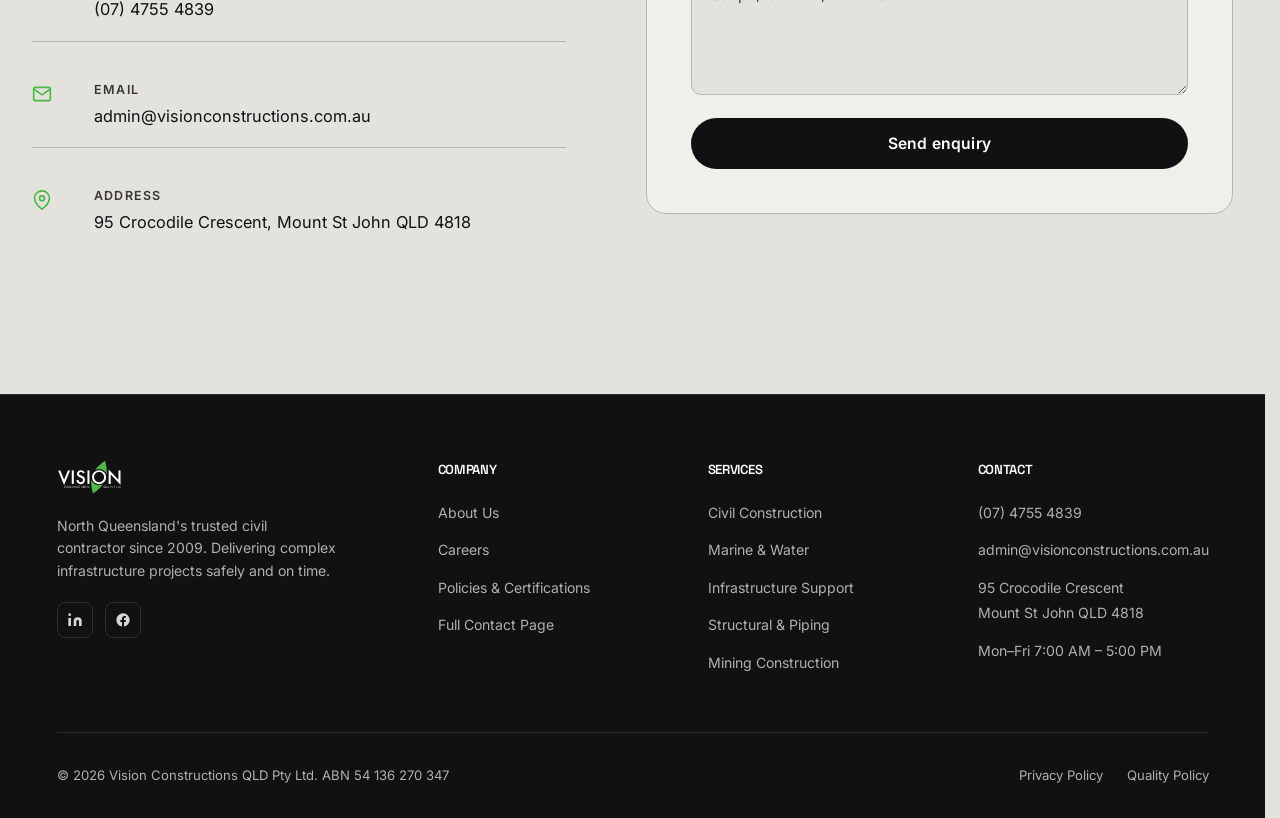
==== commit e2e0823b: "Add Mining Construction as a fifth capability area The 2026 Capability Statement lists Mining Constr" ====
--- a/index.html
+++ b/index.html
@@ -33,7 +33,7 @@
 
   <link rel="preconnect" href="https://fonts.googleapis.com">
   <link href="https://fonts.googleapis.com/css2?family=Inter:wght@400;500;600;700;800;900&family=Space+Grotesk:wght@500;600;700&display=swap" rel="stylesheet">
-  <link rel="stylesheet" href="styles.css?v=20261028a">
+  <link rel="stylesheet" href="styles.css?v=20261028b">
 </head>
 <body class="v2">
 
@@ -137,6 +137,15 @@
         </div>
       </a>
 
+      <a href="capabilities.html#mining" class="v2-cap reveal">
+        <div class="v2-cap-media"><img src="images/mining-foundation-works.jpg" alt="Vision Constructions crew forming concrete equipment foundations on a remote mine site"></div>
+        <div class="v2-cap-body">
+          <h3>Mining Construction</h3>
+          <p>Site earthworks, access roads, equipment foundations, structural steel, and fixed plant support for mine site infrastructure.</p>
+          <span class="v2-cap-link">Explore →</span>
+        </div>
+      </a>
+
     </div>
   </div>
 </section>
@@ -342,6 +351,7 @@
           <li><a href="capabilities.html#marine">Marine &amp; Water</a></li>
           <li><a href="capabilities.html#support">Infrastructure Support</a></li>
           <li><a href="capabilities.html#smp">Structural &amp; Piping</a></li>
+          <li><a href="capabilities.html#mining">Mining Construction</a></li>
         </ul>
       </div>
       <div class="footer-col">
@@ -364,6 +374,6 @@
   </div>
 </footer>
 
-<script src="main.js?v=20261028a"></script>
+<script src="main.js?v=20261028b"></script>
 </body>
 </html>
--- a/styles.css
+++ b/styles.css
@@ -1202,7 +1202,7 @@
 
 /* ── CAPABILITIES ──────────────────────── */
 .v2-caps { background: var(--h-bg); padding: 140px 0; }
-.v2-caps-grid { display: grid; grid-template-columns: repeat(4, 1fr); gap: 24px; }
+.v2-caps-grid { display: grid; grid-template-columns: repeat(5, 1fr); gap: 20px; }
 .v2-cap {
   display: flex; flex-direction: column;
   background: #ffffff; border: 1px solid var(--h-border);
@@ -1222,6 +1222,7 @@
   transition: gap 0.25s ease, color 0.25s ease;
 }
 .v2-cap-link:hover { color: var(--h-green); gap: 14px; }
+@media (max-width: 1240px) { .v2-caps-grid { grid-template-columns: repeat(3, 1fr); gap: 24px; } }
 @media (max-width: 1024px) { .v2-caps-grid { grid-template-columns: repeat(2, 1fr); } }
 @media (max-width: 560px) { .v2-caps-grid { grid-template-columns: 1fr; } .v2-caps { padding: 96px 0; } }
 
